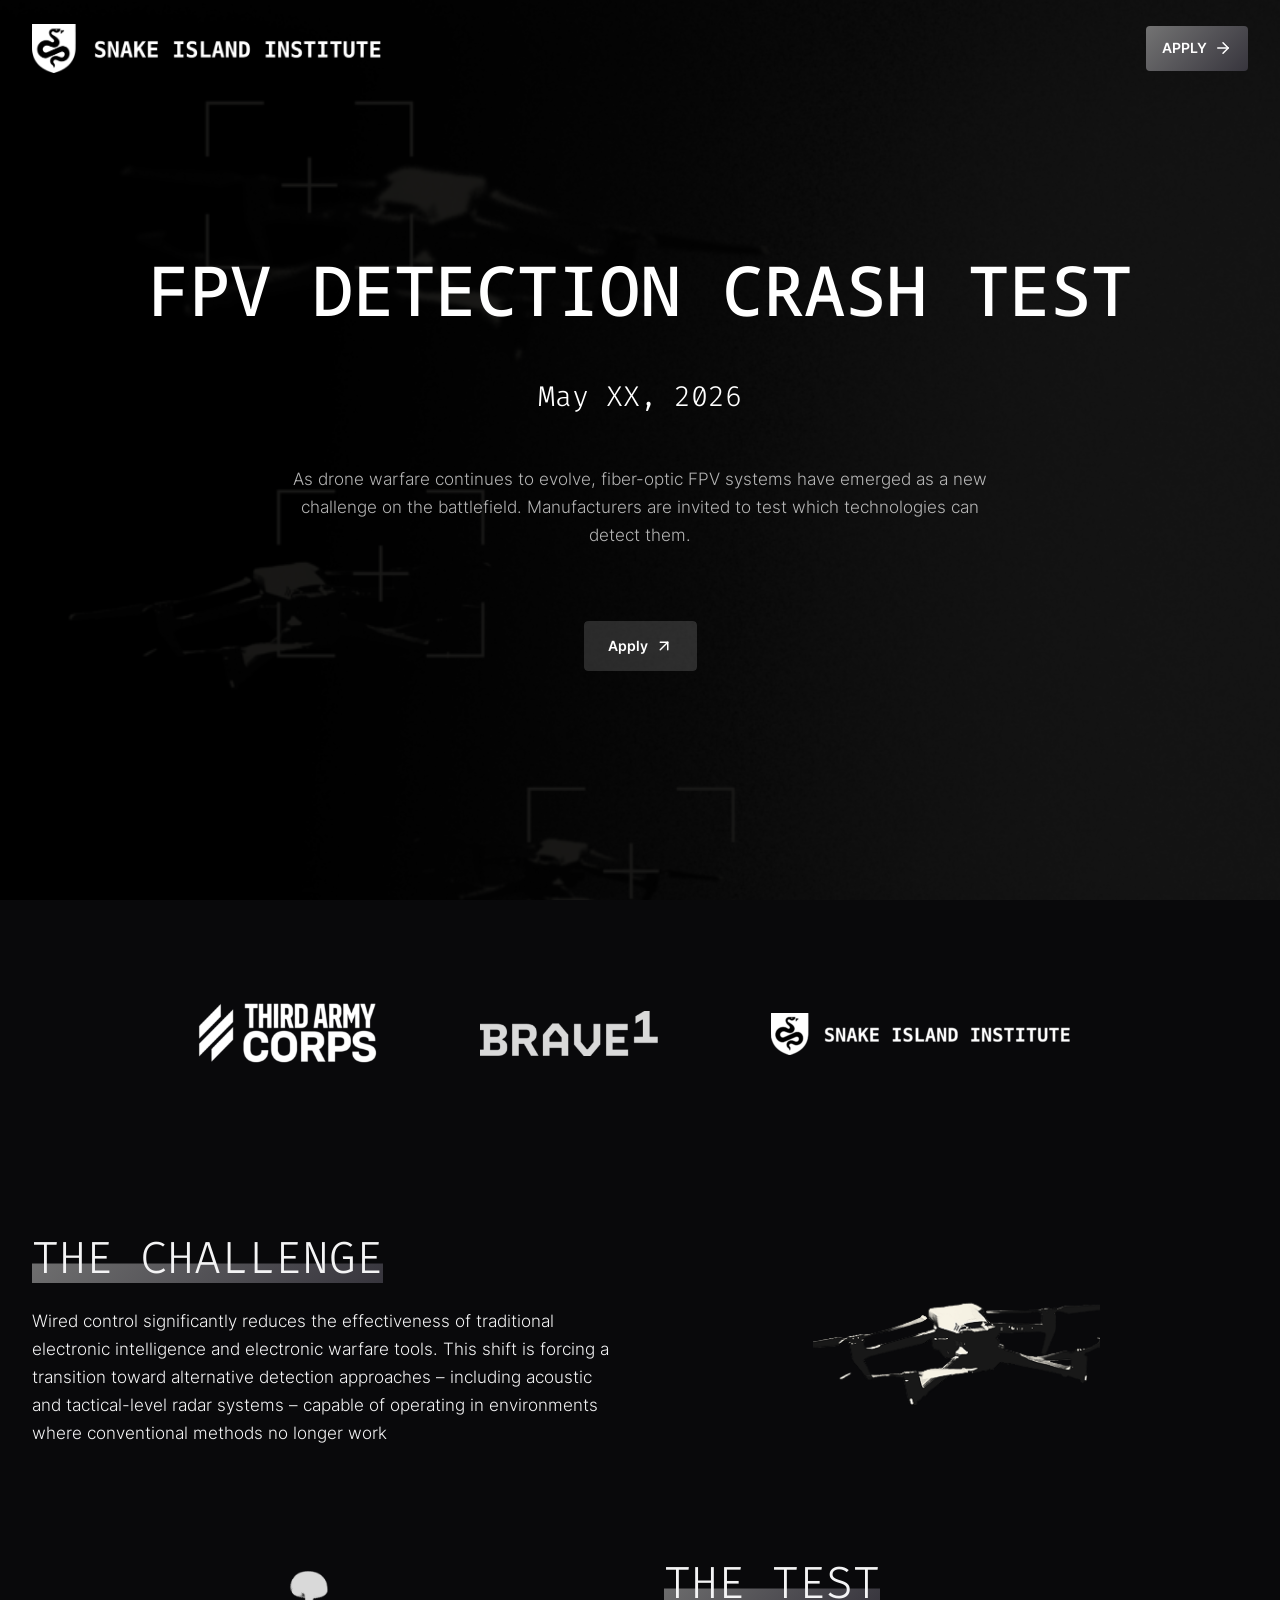
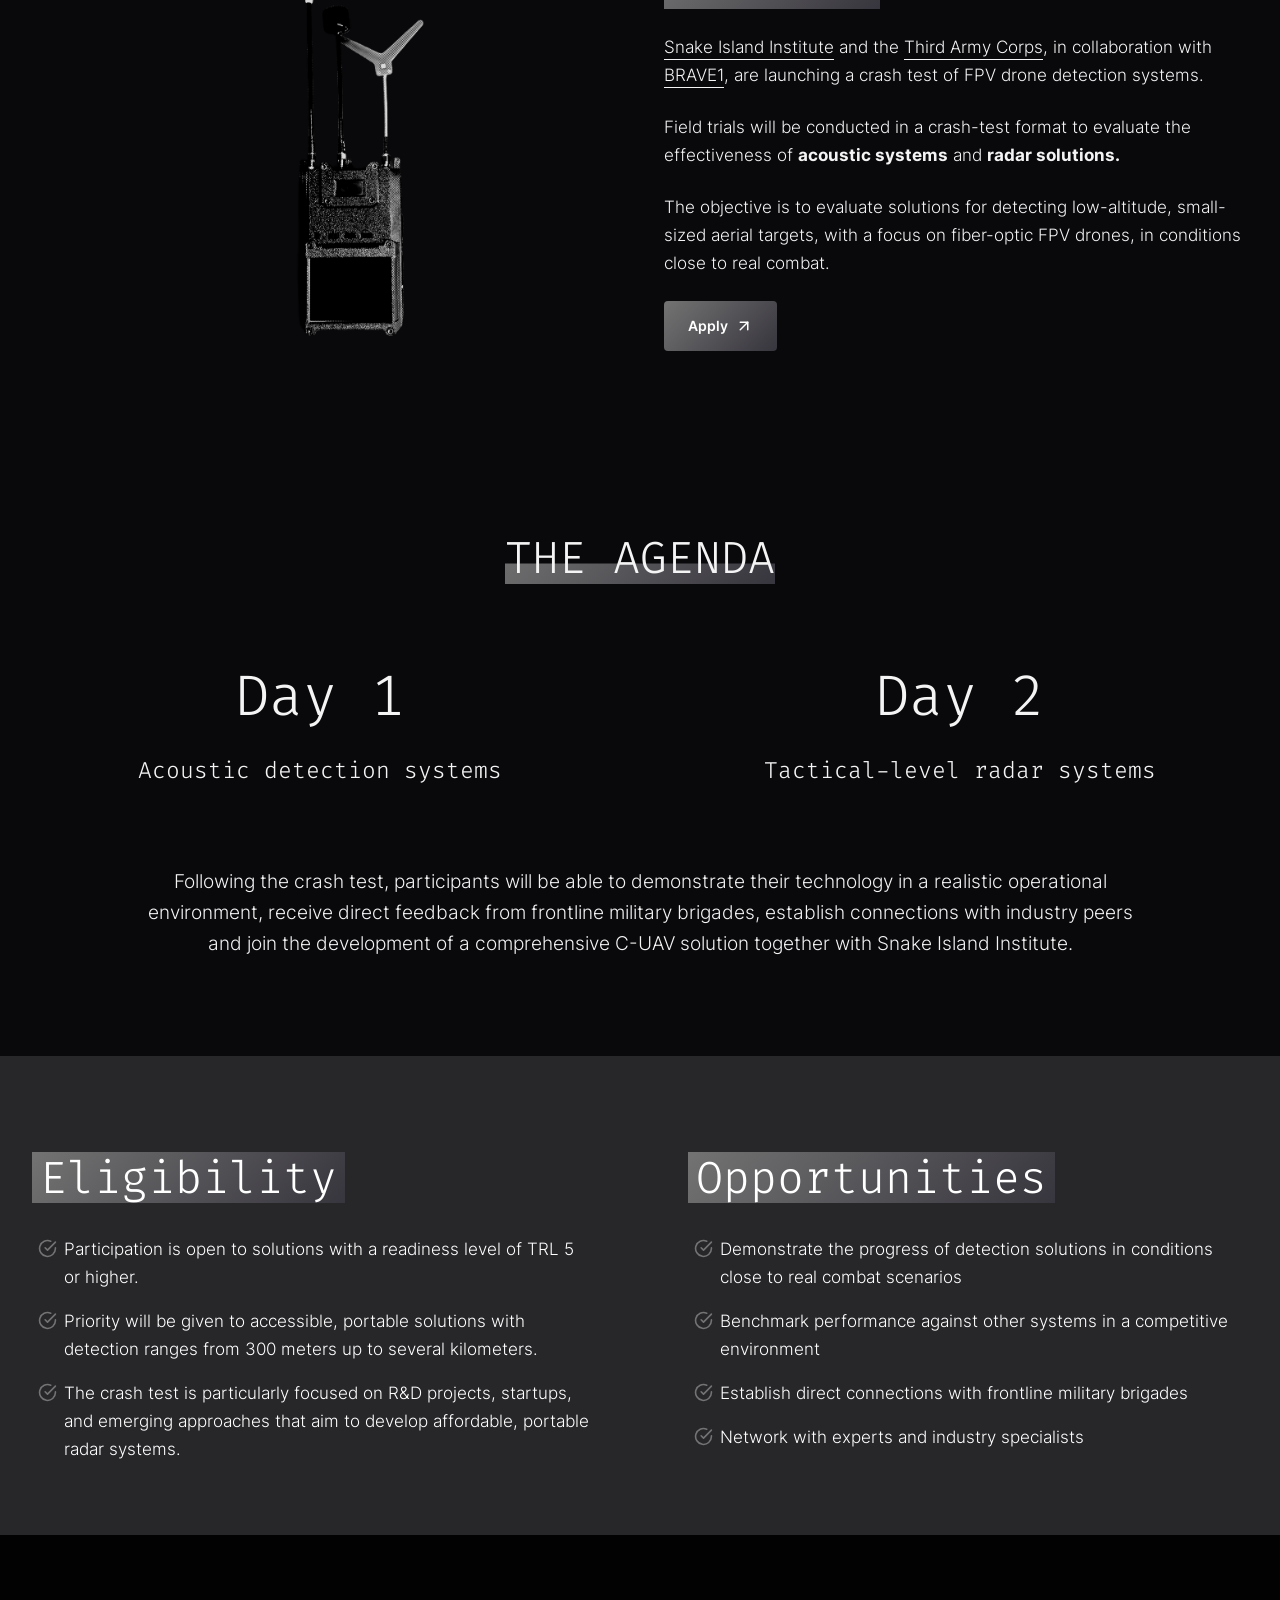
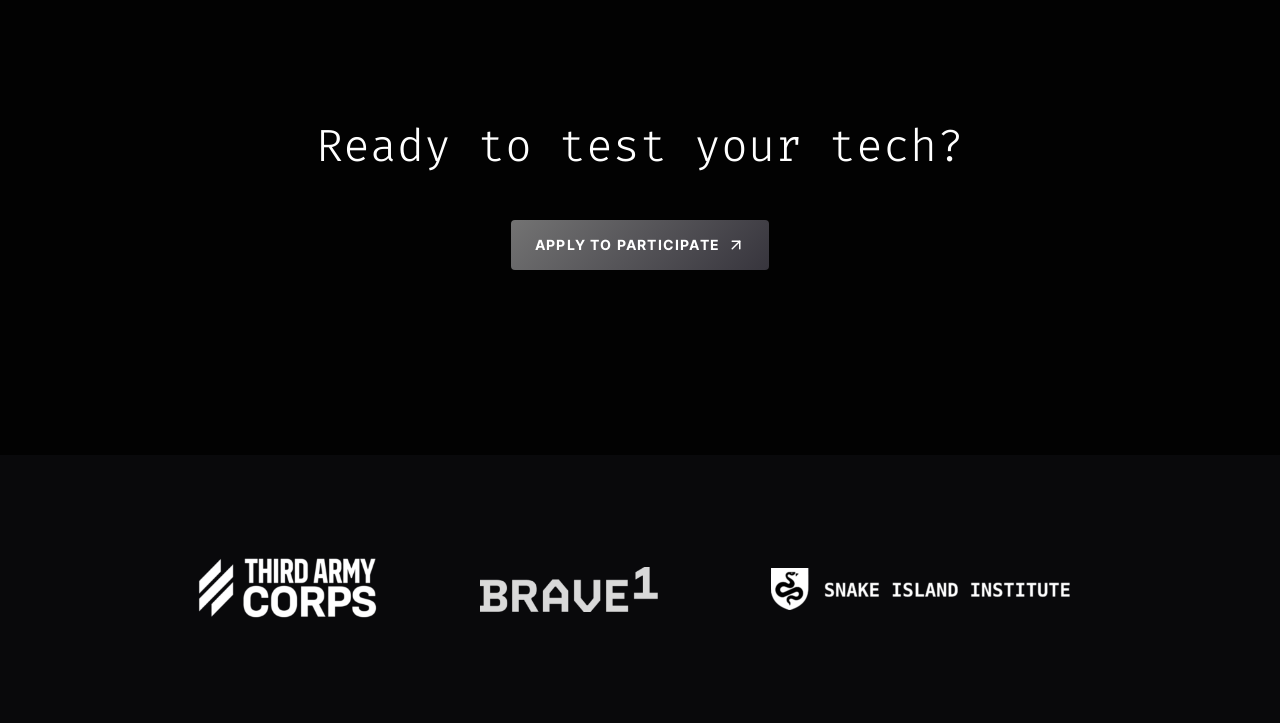
==== index.html @ 28dfb127 "Committing crash test static site" ====
<!DOCTYPE html>
<html lang="en-US">
<head><meta charset="UTF-8">
	
	<meta name="viewport" content="width=device-width, initial-scale=1">
<meta name="robots" content="max-image-preview:large">
<title></title>
<link rel="alternate" type="application/rss+xml" title=" » Feed" href="/feed/">
<link rel="alternate" type="application/rss+xml" title=" » Comments Feed" href="/comments/feed/">
<style id="wp-img-auto-sizes-contain-inline-css">
img:is([sizes=auto i],[sizes^="auto," i]){contain-intrinsic-size:3000px 1500px}
/*# sourceURL=wp-img-auto-sizes-contain-inline-css */
</style>
<style id="wp-block-site-logo-inline-css">
.wp-block-site-logo{box-sizing:border-box;line-height:0}.wp-block-site-logo a{display:inline-block;line-height:0}.wp-block-site-logo.is-default-size img{height:auto;width:120px}.wp-block-site-logo img{height:auto;max-width:100%}.wp-block-site-logo a,.wp-block-site-logo img{border-radius:inherit}.wp-block-site-logo.aligncenter{margin-left:auto;margin-right:auto;text-align:center}:root :where(.wp-block-site-logo.is-style-rounded){border-radius:9999px}
/*# sourceURL=/wp-includes/blocks/site-logo/style.min.css */
</style>
<style id="plover-core-site-logo-block-style-inline-css">
.wp-block-site-logo{overflow:hidden}.wp-block-site-logo a,.wp-block-site-logo img{border-radius:inherit}

/*# sourceURL=/wp-content/themes/plover/core/assets/css/blocks/core__site-logo.css */
</style>
<style id="wp-block-group-inline-css">
.wp-block-group{box-sizing:border-box}:where(.wp-block-group.wp-block-group-is-layout-constrained){position:relative}
/*# sourceURL=/wp-includes/blocks/group/style.min.css */
</style>
<style id="wp-block-button-inline-css">
.wp-block-button__link{align-content:center;box-sizing:border-box;cursor:pointer;display:inline-block;height:100%;text-align:center;word-break:break-word}.wp-block-button__link.aligncenter{text-align:center}.wp-block-button__link.alignright{text-align:right}:where(.wp-block-button__link){border-radius:9999px;box-shadow:none;padding:calc(.667em + 2px) calc(1.333em + 2px);text-decoration:none}.wp-block-button[style*=text-decoration] .wp-block-button__link{text-decoration:inherit}.wp-block-buttons>.wp-block-button.has-custom-width{max-width:none}.wp-block-buttons>.wp-block-button.has-custom-width .wp-block-button__link{width:100%}.wp-block-buttons>.wp-block-button.has-custom-font-size .wp-block-button__link{font-size:inherit}.wp-block-buttons>.wp-block-button.wp-block-button__width-25{width:calc(25% - var(--wp--style--block-gap, .5em)*.75)}.wp-block-buttons>.wp-block-button.wp-block-button__width-50{width:calc(50% - var(--wp--style--block-gap, .5em)*.5)}.wp-block-buttons>.wp-block-button.wp-block-button__width-75{width:calc(75% - var(--wp--style--block-gap, .5em)*.25)}.wp-block-buttons>.wp-block-button.wp-block-button__width-100{flex-basis:100%;width:100%}.wp-block-buttons.is-vertical>.wp-block-button.wp-block-button__width-25{width:25%}.wp-block-buttons.is-vertical>.wp-block-button.wp-block-button__width-50{width:50%}.wp-block-buttons.is-vertical>.wp-block-button.wp-block-button__width-75{width:75%}.wp-block-button.is-style-squared,.wp-block-button__link.wp-block-button.is-style-squared{border-radius:0}.wp-block-button.no-border-radius,.wp-block-button__link.no-border-radius{border-radius:0!important}:root :where(.wp-block-button .wp-block-button__link.is-style-outline),:root :where(.wp-block-button.is-style-outline>.wp-block-button__link){border:2px solid;padding:.667em 1.333em}:root :where(.wp-block-button .wp-block-button__link.is-style-outline:not(.has-text-color)),:root :where(.wp-block-button.is-style-outline>.wp-block-button__link:not(.has-text-color)){color:currentColor}:root :where(.wp-block-button .wp-block-button__link.is-style-outline:not(.has-background)),:root :where(.wp-block-button.is-style-outline>.wp-block-button__link:not(.has-background)){background-color:initial;background-image:none}
/*# sourceURL=/wp-includes/blocks/button/style.min.css */
</style>
<style id="wp-block-buttons-inline-css">
.wp-block-buttons{box-sizing:border-box}.wp-block-buttons.is-vertical{flex-direction:column}.wp-block-buttons.is-vertical>.wp-block-button:last-child{margin-bottom:0}.wp-block-buttons>.wp-block-button{display:inline-block;margin:0}.wp-block-buttons.is-content-justification-left{justify-content:flex-start}.wp-block-buttons.is-content-justification-left.is-vertical{align-items:flex-start}.wp-block-buttons.is-content-justification-center{justify-content:center}.wp-block-buttons.is-content-justification-center.is-vertical{align-items:center}.wp-block-buttons.is-content-justification-right{justify-content:flex-end}.wp-block-buttons.is-content-justification-right.is-vertical{align-items:flex-end}.wp-block-buttons.is-content-justification-space-between{justify-content:space-between}.wp-block-buttons.aligncenter{text-align:center}.wp-block-buttons:not(.is-content-justification-space-between,.is-content-justification-right,.is-content-justification-left,.is-content-justification-center) .wp-block-button.aligncenter{margin-left:auto;margin-right:auto;width:100%}.wp-block-buttons[style*=text-decoration] .wp-block-button,.wp-block-buttons[style*=text-decoration] .wp-block-button__link{text-decoration:inherit}.wp-block-buttons.has-custom-font-size .wp-block-button__link{font-size:inherit}.wp-block-buttons .wp-block-button__link{width:100%}.wp-block-button.aligncenter{text-align:center}
/*# sourceURL=/wp-includes/blocks/buttons/style.min.css */
</style>
<style id="wp-block-spacer-inline-css">
.wp-block-spacer{clear:both}
/*# sourceURL=/wp-includes/blocks/spacer/style.min.css */
</style>
<style id="wp-block-heading-inline-css">
h1:where(.wp-block-heading).has-background,h2:where(.wp-block-heading).has-background,h3:where(.wp-block-heading).has-background,h4:where(.wp-block-heading).has-background,h5:where(.wp-block-heading).has-background,h6:where(.wp-block-heading).has-background{padding:1.25em 2.375em}h1.has-text-align-left[style*=writing-mode]:where([style*=vertical-lr]),h1.has-text-align-right[style*=writing-mode]:where([style*=vertical-rl]),h2.has-text-align-left[style*=writing-mode]:where([style*=vertical-lr]),h2.has-text-align-right[style*=writing-mode]:where([style*=vertical-rl]),h3.has-text-align-left[style*=writing-mode]:where([style*=vertical-lr]),h3.has-text-align-right[style*=writing-mode]:where([style*=vertical-rl]),h4.has-text-align-left[style*=writing-mode]:where([style*=vertical-lr]),h4.has-text-align-right[style*=writing-mode]:where([style*=vertical-rl]),h5.has-text-align-left[style*=writing-mode]:where([style*=vertical-lr]),h5.has-text-align-right[style*=writing-mode]:where([style*=vertical-rl]),h6.has-text-align-left[style*=writing-mode]:where([style*=vertical-lr]),h6.has-text-align-right[style*=writing-mode]:where([style*=vertical-rl]){rotate:180deg}
/*# sourceURL=/wp-includes/blocks/heading/style.min.css */
</style>
<style id="wp-block-paragraph-inline-css">
.is-small-text{font-size:.875em}.is-regular-text{font-size:1em}.is-large-text{font-size:2.25em}.is-larger-text{font-size:3em}.has-drop-cap:not(:focus):first-letter{float:left;font-size:8.4em;font-style:normal;font-weight:100;line-height:.68;margin:.05em .1em 0 0;text-transform:uppercase}body.rtl .has-drop-cap:not(:focus):first-letter{float:none;margin-left:.1em}p.has-drop-cap.has-background{overflow:hidden}:root :where(p.has-background){padding:1.25em 2.375em}:where(p.has-text-color:not(.has-link-color)) a{color:inherit}p.has-text-align-left[style*="writing-mode:vertical-lr"],p.has-text-align-right[style*="writing-mode:vertical-rl"]{rotate:180deg}
/*# sourceURL=/wp-includes/blocks/paragraph/style.min.css */
</style>
<style id="wp-block-cover-inline-css">
.wp-block-cover,.wp-block-cover-image{align-items:center;background-position:50%;box-sizing:border-box;display:flex;justify-content:center;min-height:430px;overflow:hidden;overflow:clip;padding:1em;position:relative}.wp-block-cover .has-background-dim:not([class*=-background-color]),.wp-block-cover-image .has-background-dim:not([class*=-background-color]),.wp-block-cover-image.has-background-dim:not([class*=-background-color]),.wp-block-cover.has-background-dim:not([class*=-background-color]){background-color:#000}.wp-block-cover .has-background-dim.has-background-gradient,.wp-block-cover-image .has-background-dim.has-background-gradient{background-color:initial}.wp-block-cover-image.has-background-dim:before,.wp-block-cover.has-background-dim:before{background-color:inherit;content:""}.wp-block-cover .wp-block-cover__background,.wp-block-cover .wp-block-cover__gradient-background,.wp-block-cover-image .wp-block-cover__background,.wp-block-cover-image .wp-block-cover__gradient-background,.wp-block-cover-image.has-background-dim:not(.has-background-gradient):before,.wp-block-cover.has-background-dim:not(.has-background-gradient):before{bottom:0;left:0;opacity:.5;position:absolute;right:0;top:0}.wp-block-cover-image.has-background-dim.has-background-dim-10 .wp-block-cover__background,.wp-block-cover-image.has-background-dim.has-background-dim-10 .wp-block-cover__gradient-background,.wp-block-cover-image.has-background-dim.has-background-dim-10:not(.has-background-gradient):before,.wp-block-cover.has-background-dim.has-background-dim-10 .wp-block-cover__background,.wp-block-cover.has-background-dim.has-background-dim-10 .wp-block-cover__gradient-background,.wp-block-cover.has-background-dim.has-background-dim-10:not(.has-background-gradient):before{opacity:.1}.wp-block-cover-image.has-background-dim.has-background-dim-20 .wp-block-cover__background,.wp-block-cover-image.has-background-dim.has-background-dim-20 .wp-block-cover__gradient-background,.wp-block-cover-image.has-background-dim.has-background-dim-20:not(.has-background-gradient):before,.wp-block-cover.has-background-dim.has-background-dim-20 .wp-block-cover__background,.wp-block-cover.has-background-dim.has-background-dim-20 .wp-block-cover__gradient-background,.wp-block-cover.has-background-dim.has-background-dim-20:not(.has-background-gradient):before{opacity:.2}.wp-block-cover-image.has-background-dim.has-background-dim-30 .wp-block-cover__background,.wp-block-cover-image.has-background-dim.has-background-dim-30 .wp-block-cover__gradient-background,.wp-block-cover-image.has-background-dim.has-background-dim-30:not(.has-background-gradient):before,.wp-block-cover.has-background-dim.has-background-dim-30 .wp-block-cover__background,.wp-block-cover.has-background-dim.has-background-dim-30 .wp-block-cover__gradient-background,.wp-block-cover.has-background-dim.has-background-dim-30:not(.has-background-gradient):before{opacity:.3}.wp-block-cover-image.has-background-dim.has-background-dim-40 .wp-block-cover__background,.wp-block-cover-image.has-background-dim.has-background-dim-40 .wp-block-cover__gradient-background,.wp-block-cover-image.has-background-dim.has-background-dim-40:not(.has-background-gradient):before,.wp-block-cover.has-background-dim.has-background-dim-40 .wp-block-cover__background,.wp-block-cover.has-background-dim.has-background-dim-40 .wp-block-cover__gradient-background,.wp-block-cover.has-background-dim.has-background-dim-40:not(.has-background-gradient):before{opacity:.4}.wp-block-cover-image.has-background-dim.has-background-dim-50 .wp-block-cover__background,.wp-block-cover-image.has-background-dim.has-background-dim-50 .wp-block-cover__gradient-background,.wp-block-cover-image.has-background-dim.has-background-dim-50:not(.has-background-gradient):before,.wp-block-cover.has-background-dim.has-background-dim-50 .wp-block-cover__background,.wp-block-cover.has-background-dim.has-background-dim-50 .wp-block-cover__gradient-background,.wp-block-cover.has-background-dim.has-background-dim-50:not(.has-background-gradient):before{opacity:.5}.wp-block-cover-image.has-background-dim.has-background-dim-60 .wp-block-cover__background,.wp-block-cover-image.has-background-dim.has-background-dim-60 .wp-block-cover__gradient-background,.wp-block-cover-image.has-background-dim.has-background-dim-60:not(.has-background-gradient):before,.wp-block-cover.has-background-dim.has-background-dim-60 .wp-block-cover__background,.wp-block-cover.has-background-dim.has-background-dim-60 .wp-block-cover__gradient-background,.wp-block-cover.has-background-dim.has-background-dim-60:not(.has-background-gradient):before{opacity:.6}.wp-block-cover-image.has-background-dim.has-background-dim-70 .wp-block-cover__background,.wp-block-cover-image.has-background-dim.has-background-dim-70 .wp-block-cover__gradient-background,.wp-block-cover-image.has-background-dim.has-background-dim-70:not(.has-background-gradient):before,.wp-block-cover.has-background-dim.has-background-dim-70 .wp-block-cover__background,.wp-block-cover.has-background-dim.has-background-dim-70 .wp-block-cover__gradient-background,.wp-block-cover.has-background-dim.has-background-dim-70:not(.has-background-gradient):before{opacity:.7}.wp-block-cover-image.has-background-dim.has-background-dim-80 .wp-block-cover__background,.wp-block-cover-image.has-background-dim.has-background-dim-80 .wp-block-cover__gradient-background,.wp-block-cover-image.has-background-dim.has-background-dim-80:not(.has-background-gradient):before,.wp-block-cover.has-background-dim.has-background-dim-80 .wp-block-cover__background,.wp-block-cover.has-background-dim.has-background-dim-80 .wp-block-cover__gradient-background,.wp-block-cover.has-background-dim.has-background-dim-80:not(.has-background-gradient):before{opacity:.8}.wp-block-cover-image.has-background-dim.has-background-dim-90 .wp-block-cover__background,.wp-block-cover-image.has-background-dim.has-background-dim-90 .wp-block-cover__gradient-background,.wp-block-cover-image.has-background-dim.has-background-dim-90:not(.has-background-gradient):before,.wp-block-cover.has-background-dim.has-background-dim-90 .wp-block-cover__background,.wp-block-cover.has-background-dim.has-background-dim-90 .wp-block-cover__gradient-background,.wp-block-cover.has-background-dim.has-background-dim-90:not(.has-background-gradient):before{opacity:.9}.wp-block-cover-image.has-background-dim.has-background-dim-100 .wp-block-cover__background,.wp-block-cover-image.has-background-dim.has-background-dim-100 .wp-block-cover__gradient-background,.wp-block-cover-image.has-background-dim.has-background-dim-100:not(.has-background-gradient):before,.wp-block-cover.has-background-dim.has-background-dim-100 .wp-block-cover__background,.wp-block-cover.has-background-dim.has-background-dim-100 .wp-block-cover__gradient-background,.wp-block-cover.has-background-dim.has-background-dim-100:not(.has-background-gradient):before{opacity:1}.wp-block-cover .wp-block-cover__background.has-background-dim.has-background-dim-0,.wp-block-cover .wp-block-cover__gradient-background.has-background-dim.has-background-dim-0,.wp-block-cover-image .wp-block-cover__background.has-background-dim.has-background-dim-0,.wp-block-cover-image .wp-block-cover__gradient-background.has-background-dim.has-background-dim-0{opacity:0}.wp-block-cover .wp-block-cover__background.has-background-dim.has-background-dim-10,.wp-block-cover .wp-block-cover__gradient-background.has-background-dim.has-background-dim-10,.wp-block-cover-image .wp-block-cover__background.has-background-dim.has-background-dim-10,.wp-block-cover-image .wp-block-cover__gradient-background.has-background-dim.has-background-dim-10{opacity:.1}.wp-block-cover .wp-block-cover__background.has-background-dim.has-background-dim-20,.wp-block-cover .wp-block-cover__gradient-background.has-background-dim.has-background-dim-20,.wp-block-cover-image .wp-block-cover__background.has-background-dim.has-background-dim-20,.wp-block-cover-image .wp-block-cover__gradient-background.has-background-dim.has-background-dim-20{opacity:.2}.wp-block-cover .wp-block-cover__background.has-background-dim.has-background-dim-30,.wp-block-cover .wp-block-cover__gradient-background.has-background-dim.has-background-dim-30,.wp-block-cover-image .wp-block-cover__background.has-background-dim.has-background-dim-30,.wp-block-cover-image .wp-block-cover__gradient-background.has-background-dim.has-background-dim-30{opacity:.3}.wp-block-cover .wp-block-cover__background.has-background-dim.has-background-dim-40,.wp-block-cover .wp-block-cover__gradient-background.has-background-dim.has-background-dim-40,.wp-block-cover-image .wp-block-cover__background.has-background-dim.has-background-dim-40,.wp-block-cover-image .wp-block-cover__gradient-background.has-background-dim.has-background-dim-40{opacity:.4}.wp-block-cover .wp-block-cover__background.has-background-dim.has-background-dim-50,.wp-block-cover .wp-block-cover__gradient-background.has-background-dim.has-background-dim-50,.wp-block-cover-image .wp-block-cover__background.has-background-dim.has-background-dim-50,.wp-block-cover-image .wp-block-cover__gradient-background.has-background-dim.has-background-dim-50{opacity:.5}.wp-block-cover .wp-block-cover__background.has-background-dim.has-background-dim-60,.wp-block-cover .wp-block-cover__gradient-background.has-background-dim.has-background-dim-60,.wp-block-cover-image .wp-block-cover__background.has-background-dim.has-background-dim-60,.wp-block-cover-image .wp-block-cover__gradient-background.has-background-dim.has-background-dim-60{opacity:.6}.wp-block-cover .wp-block-cover__background.has-background-dim.has-background-dim-70,.wp-block-cover .wp-block-cover__gradient-background.has-background-dim.has-background-dim-70,.wp-block-cover-image .wp-block-cover__background.has-background-dim.has-background-dim-70,.wp-block-cover-image .wp-block-cover__gradient-background.has-background-dim.has-background-dim-70{opacity:.7}.wp-block-cover .wp-block-cover__background.has-background-dim.has-background-dim-80,.wp-block-cover .wp-block-cover__gradient-background.has-background-dim.has-background-dim-80,.wp-block-cover-image .wp-block-cover__background.has-background-dim.has-background-dim-80,.wp-block-cover-image .wp-block-cover__gradient-background.has-background-dim.has-background-dim-80{opacity:.8}.wp-block-cover .wp-block-cover__background.has-background-dim.has-background-dim-90,.wp-block-cover .wp-block-cover__gradient-background.has-background-dim.has-background-dim-90,.wp-block-cover-image .wp-block-cover__background.has-background-dim.has-background-dim-90,.wp-block-cover-image .wp-block-cover__gradient-background.has-background-dim.has-background-dim-90{opacity:.9}.wp-block-cover .wp-block-cover__background.has-background-dim.has-background-dim-100,.wp-block-cover .wp-block-cover__gradient-background.has-background-dim.has-background-dim-100,.wp-block-cover-image .wp-block-cover__background.has-background-dim.has-background-dim-100,.wp-block-cover-image .wp-block-cover__gradient-background.has-background-dim.has-background-dim-100{opacity:1}.wp-block-cover-image.alignleft,.wp-block-cover-image.alignright,.wp-block-cover.alignleft,.wp-block-cover.alignright{max-width:420px;width:100%}.wp-block-cover-image.aligncenter,.wp-block-cover-image.alignleft,.wp-block-cover-image.alignright,.wp-block-cover.aligncenter,.wp-block-cover.alignleft,.wp-block-cover.alignright{display:flex}.wp-block-cover .wp-block-cover__inner-container,.wp-block-cover-image .wp-block-cover__inner-container{color:inherit;position:relative;width:100%}.wp-block-cover-image.is-position-top-left,.wp-block-cover.is-position-top-left{align-items:flex-start;justify-content:flex-start}.wp-block-cover-image.is-position-top-center,.wp-block-cover.is-position-top-center{align-items:flex-start;justify-content:center}.wp-block-cover-image.is-position-top-right,.wp-block-cover.is-position-top-right{align-items:flex-start;justify-content:flex-end}.wp-block-cover-image.is-position-center-left,.wp-block-cover.is-position-center-left{align-items:center;justify-content:flex-start}.wp-block-cover-image.is-position-center-center,.wp-block-cover.is-position-center-center{align-items:center;justify-content:center}.wp-block-cover-image.is-position-center-right,.wp-block-cover.is-position-center-right{align-items:center;justify-content:flex-end}.wp-block-cover-image.is-position-bottom-left,.wp-block-cover.is-position-bottom-left{align-items:flex-end;justify-content:flex-start}.wp-block-cover-image.is-position-bottom-center,.wp-block-cover.is-position-bottom-center{align-items:flex-end;justify-content:center}.wp-block-cover-image.is-position-bottom-right,.wp-block-cover.is-position-bottom-right{align-items:flex-end;justify-content:flex-end}.wp-block-cover-image.has-custom-content-position.has-custom-content-position .wp-block-cover__inner-container,.wp-block-cover.has-custom-content-position.has-custom-content-position .wp-block-cover__inner-container{margin:0}.wp-block-cover-image.has-custom-content-position.has-custom-content-position.is-position-bottom-left .wp-block-cover__inner-container,.wp-block-cover-image.has-custom-content-position.has-custom-content-position.is-position-bottom-right .wp-block-cover__inner-container,.wp-block-cover-image.has-custom-content-position.has-custom-content-position.is-position-center-left .wp-block-cover__inner-container,.wp-block-cover-image.has-custom-content-position.has-custom-content-position.is-position-center-right .wp-block-cover__inner-container,.wp-block-cover-image.has-custom-content-position.has-custom-content-position.is-position-top-left .wp-block-cover__inner-container,.wp-block-cover-image.has-custom-content-position.has-custom-content-position.is-position-top-right .wp-block-cover__inner-container,.wp-block-cover.has-custom-content-position.has-custom-content-position.is-position-bottom-left .wp-block-cover__inner-container,.wp-block-cover.has-custom-content-position.has-custom-content-position.is-position-bottom-right .wp-block-cover__inner-container,.wp-block-cover.has-custom-content-position.has-custom-content-position.is-position-center-left .wp-block-cover__inner-container,.wp-block-cover.has-custom-content-position.has-custom-content-position.is-position-center-right .wp-block-cover__inner-container,.wp-block-cover.has-custom-content-position.has-custom-content-position.is-position-top-left .wp-block-cover__inner-container,.wp-block-cover.has-custom-content-position.has-custom-content-position.is-position-top-right .wp-block-cover__inner-container{margin:0;width:auto}.wp-block-cover .wp-block-cover__image-background,.wp-block-cover video.wp-block-cover__video-background,.wp-block-cover-image .wp-block-cover__image-background,.wp-block-cover-image video.wp-block-cover__video-background{border:none;bottom:0;box-shadow:none;height:100%;left:0;margin:0;max-height:none;max-width:none;object-fit:cover;outline:none;padding:0;position:absolute;right:0;top:0;width:100%}.wp-block-cover-image.has-parallax,.wp-block-cover.has-parallax,.wp-block-cover__image-background.has-parallax,video.wp-block-cover__video-background.has-parallax{background-attachment:fixed;background-repeat:no-repeat;background-size:cover}@supports (-webkit-touch-callout:inherit){.wp-block-cover-image.has-parallax,.wp-block-cover.has-parallax,.wp-block-cover__image-background.has-parallax,video.wp-block-cover__video-background.has-parallax{background-attachment:scroll}}@media (prefers-reduced-motion:reduce){.wp-block-cover-image.has-parallax,.wp-block-cover.has-parallax,.wp-block-cover__image-background.has-parallax,video.wp-block-cover__video-background.has-parallax{background-attachment:scroll}}.wp-block-cover-image.is-repeated,.wp-block-cover.is-repeated,.wp-block-cover__image-background.is-repeated,video.wp-block-cover__video-background.is-repeated{background-repeat:repeat;background-size:auto}.wp-block-cover-image-text,.wp-block-cover-image-text a,.wp-block-cover-image-text a:active,.wp-block-cover-image-text a:focus,.wp-block-cover-image-text a:hover,.wp-block-cover-text,.wp-block-cover-text a,.wp-block-cover-text a:active,.wp-block-cover-text a:focus,.wp-block-cover-text a:hover,section.wp-block-cover-image h2,section.wp-block-cover-image h2 a,section.wp-block-cover-image h2 a:active,section.wp-block-cover-image h2 a:focus,section.wp-block-cover-image h2 a:hover{color:#fff}.wp-block-cover-image .wp-block-cover.has-left-content{justify-content:flex-start}.wp-block-cover-image .wp-block-cover.has-right-content{justify-content:flex-end}.wp-block-cover-image.has-left-content .wp-block-cover-image-text,.wp-block-cover.has-left-content .wp-block-cover-text,section.wp-block-cover-image.has-left-content>h2{margin-left:0;text-align:left}.wp-block-cover-image.has-right-content .wp-block-cover-image-text,.wp-block-cover.has-right-content .wp-block-cover-text,section.wp-block-cover-image.has-right-content>h2{margin-right:0;text-align:right}.wp-block-cover .wp-block-cover-text,.wp-block-cover-image .wp-block-cover-image-text,section.wp-block-cover-image>h2{font-size:2em;line-height:1.25;margin-bottom:0;max-width:840px;padding:.44em;text-align:center;z-index:1}:where(.wp-block-cover-image:not(.has-text-color)),:where(.wp-block-cover:not(.has-text-color)){color:#fff}:where(.wp-block-cover-image.is-light:not(.has-text-color)),:where(.wp-block-cover.is-light:not(.has-text-color)){color:#000}:root :where(.wp-block-cover h1:not(.has-text-color)),:root :where(.wp-block-cover h2:not(.has-text-color)),:root :where(.wp-block-cover h3:not(.has-text-color)),:root :where(.wp-block-cover h4:not(.has-text-color)),:root :where(.wp-block-cover h5:not(.has-text-color)),:root :where(.wp-block-cover h6:not(.has-text-color)),:root :where(.wp-block-cover p:not(.has-text-color)){color:inherit}body:not(.editor-styles-wrapper) .wp-block-cover:not(.wp-block-cover:has(.wp-block-cover__background+.wp-block-cover__inner-container)) .wp-block-cover__image-background,body:not(.editor-styles-wrapper) .wp-block-cover:not(.wp-block-cover:has(.wp-block-cover__background+.wp-block-cover__inner-container)) .wp-block-cover__video-background{z-index:0}body:not(.editor-styles-wrapper) .wp-block-cover:not(.wp-block-cover:has(.wp-block-cover__background+.wp-block-cover__inner-container)) .wp-block-cover__background,body:not(.editor-styles-wrapper) .wp-block-cover:not(.wp-block-cover:has(.wp-block-cover__background+.wp-block-cover__inner-container)) .wp-block-cover__gradient-background,body:not(.editor-styles-wrapper) .wp-block-cover:not(.wp-block-cover:has(.wp-block-cover__background+.wp-block-cover__inner-container)) .wp-block-cover__inner-container,body:not(.editor-styles-wrapper) .wp-block-cover:not(.wp-block-cover:has(.wp-block-cover__background+.wp-block-cover__inner-container)).has-background-dim:not(.has-background-gradient):before{z-index:1}.has-modal-open body:not(.editor-styles-wrapper) .wp-block-cover:not(.wp-block-cover:has(.wp-block-cover__background+.wp-block-cover__inner-container)) .wp-block-cover__inner-container{z-index:auto}
/*# sourceURL=/wp-includes/blocks/cover/style.min.css */
</style>
<style id="wp-block-image-inline-css">
.wp-block-image>a,.wp-block-image>figure>a{display:inline-block}.wp-block-image img{box-sizing:border-box;height:auto;max-width:100%;vertical-align:bottom}@media not (prefers-reduced-motion){.wp-block-image img.hide{visibility:hidden}.wp-block-image img.show{animation:show-content-image .4s}}.wp-block-image[style*=border-radius] img,.wp-block-image[style*=border-radius]>a{border-radius:inherit}.wp-block-image.has-custom-border img{box-sizing:border-box}.wp-block-image.aligncenter{text-align:center}.wp-block-image.alignfull>a,.wp-block-image.alignwide>a{width:100%}.wp-block-image.alignfull img,.wp-block-image.alignwide img{height:auto;width:100%}.wp-block-image .aligncenter,.wp-block-image .alignleft,.wp-block-image .alignright,.wp-block-image.aligncenter,.wp-block-image.alignleft,.wp-block-image.alignright{display:table}.wp-block-image .aligncenter>figcaption,.wp-block-image .alignleft>figcaption,.wp-block-image .alignright>figcaption,.wp-block-image.aligncenter>figcaption,.wp-block-image.alignleft>figcaption,.wp-block-image.alignright>figcaption{caption-side:bottom;display:table-caption}.wp-block-image .alignleft{float:left;margin:.5em 1em .5em 0}.wp-block-image .alignright{float:right;margin:.5em 0 .5em 1em}.wp-block-image .aligncenter{margin-left:auto;margin-right:auto}.wp-block-image :where(figcaption){margin-bottom:1em;margin-top:.5em}.wp-block-image.is-style-circle-mask img{border-radius:9999px}@supports ((-webkit-mask-image:none) or (mask-image:none)) or (-webkit-mask-image:none){.wp-block-image.is-style-circle-mask img{border-radius:0;-webkit-mask-image:url('data:image/svg+xml;utf8,<svg viewBox="0 0 100 100" xmlns="http://www.w3.org/2000/svg"><circle cx="50" cy="50" r="50"/></svg>');mask-image:url('data:image/svg+xml;utf8,<svg viewBox="0 0 100 100" xmlns="http://www.w3.org/2000/svg"><circle cx="50" cy="50" r="50"/></svg>');mask-mode:alpha;-webkit-mask-position:center;mask-position:center;-webkit-mask-repeat:no-repeat;mask-repeat:no-repeat;-webkit-mask-size:contain;mask-size:contain}}:root :where(.wp-block-image.is-style-rounded img,.wp-block-image .is-style-rounded img){border-radius:9999px}.wp-block-image figure{margin:0}.wp-lightbox-container{display:flex;flex-direction:column;position:relative}.wp-lightbox-container img{cursor:zoom-in}.wp-lightbox-container img:hover+button{opacity:1}.wp-lightbox-container button{align-items:center;backdrop-filter:blur(16px) saturate(180%);background-color:#5a5a5a40;border:none;border-radius:4px;cursor:zoom-in;display:flex;height:20px;justify-content:center;opacity:0;padding:0;position:absolute;right:16px;text-align:center;top:16px;width:20px;z-index:100}@media not (prefers-reduced-motion){.wp-lightbox-container button{transition:opacity .2s ease}}.wp-lightbox-container button:focus-visible{outline:3px auto #5a5a5a40;outline:3px auto -webkit-focus-ring-color;outline-offset:3px}.wp-lightbox-container button:hover{cursor:pointer;opacity:1}.wp-lightbox-container button:focus{opacity:1}.wp-lightbox-container button:focus,.wp-lightbox-container button:hover,.wp-lightbox-container button:not(:hover):not(:active):not(.has-background){background-color:#5a5a5a40;border:none}.wp-lightbox-overlay{box-sizing:border-box;cursor:zoom-out;height:100vh;left:0;overflow:hidden;position:fixed;top:0;visibility:hidden;width:100%;z-index:100000}.wp-lightbox-overlay .close-button{align-items:center;cursor:pointer;display:flex;justify-content:center;min-height:40px;min-width:40px;padding:0;position:absolute;right:calc(env(safe-area-inset-right) + 16px);top:calc(env(safe-area-inset-top) + 16px);z-index:5000000}.wp-lightbox-overlay .close-button:focus,.wp-lightbox-overlay .close-button:hover,.wp-lightbox-overlay .close-button:not(:hover):not(:active):not(.has-background){background:none;border:none}.wp-lightbox-overlay .lightbox-image-container{height:var(--wp--lightbox-container-height);left:50%;overflow:hidden;position:absolute;top:50%;transform:translate(-50%,-50%);transform-origin:top left;width:var(--wp--lightbox-container-width);z-index:9999999999}.wp-lightbox-overlay .wp-block-image{align-items:center;box-sizing:border-box;display:flex;height:100%;justify-content:center;margin:0;position:relative;transform-origin:0 0;width:100%;z-index:3000000}.wp-lightbox-overlay .wp-block-image img{height:var(--wp--lightbox-image-height);min-height:var(--wp--lightbox-image-height);min-width:var(--wp--lightbox-image-width);width:var(--wp--lightbox-image-width)}.wp-lightbox-overlay .wp-block-image figcaption{display:none}.wp-lightbox-overlay button{background:none;border:none}.wp-lightbox-overlay .scrim{background-color:#fff;height:100%;opacity:.9;position:absolute;width:100%;z-index:2000000}.wp-lightbox-overlay.active{visibility:visible}@media not (prefers-reduced-motion){.wp-lightbox-overlay.active{animation:turn-on-visibility .25s both}.wp-lightbox-overlay.active img{animation:turn-on-visibility .35s both}.wp-lightbox-overlay.show-closing-animation:not(.active){animation:turn-off-visibility .35s both}.wp-lightbox-overlay.show-closing-animation:not(.active) img{animation:turn-off-visibility .25s both}.wp-lightbox-overlay.zoom.active{animation:none;opacity:1;visibility:visible}.wp-lightbox-overlay.zoom.active .lightbox-image-container{animation:lightbox-zoom-in .4s}.wp-lightbox-overlay.zoom.active .lightbox-image-container img{animation:none}.wp-lightbox-overlay.zoom.active .scrim{animation:turn-on-visibility .4s forwards}.wp-lightbox-overlay.zoom.show-closing-animation:not(.active){animation:none}.wp-lightbox-overlay.zoom.show-closing-animation:not(.active) .lightbox-image-container{animation:lightbox-zoom-out .4s}.wp-lightbox-overlay.zoom.show-closing-animation:not(.active) .lightbox-image-container img{animation:none}.wp-lightbox-overlay.zoom.show-closing-animation:not(.active) .scrim{animation:turn-off-visibility .4s forwards}}@keyframes show-content-image{0%{visibility:hidden}99%{visibility:hidden}to{visibility:visible}}@keyframes turn-on-visibility{0%{opacity:0}to{opacity:1}}@keyframes turn-off-visibility{0%{opacity:1;visibility:visible}99%{opacity:0;visibility:visible}to{opacity:0;visibility:hidden}}@keyframes lightbox-zoom-in{0%{transform:translate(calc((-100vw + var(--wp--lightbox-scrollbar-width))/2 + var(--wp--lightbox-initial-left-position)),calc(-50vh + var(--wp--lightbox-initial-top-position))) scale(var(--wp--lightbox-scale))}to{transform:translate(-50%,-50%) scale(1)}}@keyframes lightbox-zoom-out{0%{transform:translate(-50%,-50%) scale(1);visibility:visible}99%{visibility:visible}to{transform:translate(calc((-100vw + var(--wp--lightbox-scrollbar-width))/2 + var(--wp--lightbox-initial-left-position)),calc(-50vh + var(--wp--lightbox-initial-top-position))) scale(var(--wp--lightbox-scale));visibility:hidden}}
/*# sourceURL=/wp-includes/blocks/image/style.min.css */
</style>
<style id="wp-block-columns-inline-css">
.wp-block-columns{box-sizing:border-box;display:flex;flex-wrap:wrap!important}@media (min-width:782px){.wp-block-columns{flex-wrap:nowrap!important}}.wp-block-columns{align-items:normal!important}.wp-block-columns.are-vertically-aligned-top{align-items:flex-start}.wp-block-columns.are-vertically-aligned-center{align-items:center}.wp-block-columns.are-vertically-aligned-bottom{align-items:flex-end}@media (max-width:781px){.wp-block-columns:not(.is-not-stacked-on-mobile)>.wp-block-column{flex-basis:100%!important}}@media (min-width:782px){.wp-block-columns:not(.is-not-stacked-on-mobile)>.wp-block-column{flex-basis:0;flex-grow:1}.wp-block-columns:not(.is-not-stacked-on-mobile)>.wp-block-column[style*=flex-basis]{flex-grow:0}}.wp-block-columns.is-not-stacked-on-mobile{flex-wrap:nowrap!important}.wp-block-columns.is-not-stacked-on-mobile>.wp-block-column{flex-basis:0;flex-grow:1}.wp-block-columns.is-not-stacked-on-mobile>.wp-block-column[style*=flex-basis]{flex-grow:0}:where(.wp-block-columns){margin-bottom:1.75em}:where(.wp-block-columns.has-background){padding:1.25em 2.375em}.wp-block-column{flex-grow:1;min-width:0;overflow-wrap:break-word;word-break:break-word}.wp-block-column.is-vertically-aligned-top{align-self:flex-start}.wp-block-column.is-vertically-aligned-center{align-self:center}.wp-block-column.is-vertically-aligned-bottom{align-self:flex-end}.wp-block-column.is-vertically-aligned-stretch{align-self:stretch}.wp-block-column.is-vertically-aligned-bottom,.wp-block-column.is-vertically-aligned-center,.wp-block-column.is-vertically-aligned-top{width:100%}
/*# sourceURL=/wp-includes/blocks/columns/style.min.css */
</style>
<style id="plover-plover-theme-core/columns-css-inline-css">


/*# sourceURL=/wp-content/themes/plover/assets/css/blocks/core__columns.css */
</style>
<style id="wp-block-list-inline-css">
ol,ul{box-sizing:border-box}:root :where(.wp-block-list.has-background){padding:1.25em 2.375em}
/*# sourceURL=/wp-includes/blocks/list/style.min.css */
</style>
<style id="plover-core-list-block-style-inline-css">
.wp-block-list.is-layout-flex,.wp-block-list.is-layout-flex ul,.wp-block-list.is-layout-flex ol,.wp-block-list,.wp-block-list ul,.wp-block-list ol{display:flex;flex-direction:column;gap:var(--plover--style--block-gap)}.wp-block-list.is-layout-flex>*,.wp-block-list.is-layout-flex ul>*,.wp-block-list.is-layout-flex ol>*,.wp-block-list>*,.wp-block-list ul>*,.wp-block-list ol>*{margin-block-start:0 !important}

/*# sourceURL=/wp-content/themes/plover/core/assets/css/blocks/core__list.css */
</style>
<style id="wp-emoji-styles-inline-css">

	img.wp-smiley, img.emoji {
		display: inline !important;
		border: none !important;
		box-shadow: none !important;
		height: 1em !important;
		width: 1em !important;
		margin: 0 0.07em !important;
		vertical-align: -0.1em !important;
		background: none !important;
		padding: 0 !important;
	}
/*# sourceURL=wp-emoji-styles-inline-css */
</style>
<style id="wp-block-library-inline-css">
:root{--wp-block-synced-color:#7a00df;--wp-block-synced-color--rgb:122,0,223;--wp-bound-block-color:var(--wp-block-synced-color);--wp-editor-canvas-background:#ddd;--wp-admin-theme-color:#007cba;--wp-admin-theme-color--rgb:0,124,186;--wp-admin-theme-color-darker-10:#006ba1;--wp-admin-theme-color-darker-10--rgb:0,107,160.5;--wp-admin-theme-color-darker-20:#005a87;--wp-admin-theme-color-darker-20--rgb:0,90,135;--wp-admin-border-width-focus:2px}@media (min-resolution:192dpi){:root{--wp-admin-border-width-focus:1.5px}}.wp-element-button{cursor:pointer}:root .has-very-light-gray-background-color{background-color:#eee}:root .has-very-dark-gray-background-color{background-color:#313131}:root .has-very-light-gray-color{color:#eee}:root .has-very-dark-gray-color{color:#313131}:root .has-vivid-green-cyan-to-vivid-cyan-blue-gradient-background{background:linear-gradient(135deg,#00d084,#0693e3)}:root .has-purple-crush-gradient-background{background:linear-gradient(135deg,#34e2e4,#4721fb 50%,#ab1dfe)}:root .has-hazy-dawn-gradient-background{background:linear-gradient(135deg,#faaca8,#dad0ec)}:root .has-subdued-olive-gradient-background{background:linear-gradient(135deg,#fafae1,#67a671)}:root .has-atomic-cream-gradient-background{background:linear-gradient(135deg,#fdd79a,#004a59)}:root .has-nightshade-gradient-background{background:linear-gradient(135deg,#330968,#31cdcf)}:root .has-midnight-gradient-background{background:linear-gradient(135deg,#020381,#2874fc)}:root{--wp--preset--font-size--normal:16px;--wp--preset--font-size--huge:42px}.has-regular-font-size{font-size:1em}.has-larger-font-size{font-size:2.625em}.has-normal-font-size{font-size:var(--wp--preset--font-size--normal)}.has-huge-font-size{font-size:var(--wp--preset--font-size--huge)}.has-text-align-center{text-align:center}.has-text-align-left{text-align:left}.has-text-align-right{text-align:right}.has-fit-text{white-space:nowrap!important}#end-resizable-editor-section{display:none}.aligncenter{clear:both}.items-justified-left{justify-content:flex-start}.items-justified-center{justify-content:center}.items-justified-right{justify-content:flex-end}.items-justified-space-between{justify-content:space-between}.screen-reader-text{border:0;clip-path:inset(50%);height:1px;margin:-1px;overflow:hidden;padding:0;position:absolute;width:1px;word-wrap:normal!important}.screen-reader-text:focus{background-color:#ddd;clip-path:none;color:#444;display:block;font-size:1em;height:auto;left:5px;line-height:normal;padding:15px 23px 14px;text-decoration:none;top:5px;width:auto;z-index:100000}html :where(.has-border-color){border-style:solid}html :where([style*=border-top-color]){border-top-style:solid}html :where([style*=border-right-color]){border-right-style:solid}html :where([style*=border-bottom-color]){border-bottom-style:solid}html :where([style*=border-left-color]){border-left-style:solid}html :where([style*=border-width]){border-style:solid}html :where([style*=border-top-width]){border-top-style:solid}html :where([style*=border-right-width]){border-right-style:solid}html :where([style*=border-bottom-width]){border-bottom-style:solid}html :where([style*=border-left-width]){border-left-style:solid}html :where(img[class*=wp-image-]){height:auto;max-width:100%}:where(figure){margin:0 0 1em}html :where(.is-position-sticky){--wp-admin--admin-bar--position-offset:var(--wp-admin--admin-bar--height,0px)}@media screen and (max-width:600px){html :where(.is-position-sticky){--wp-admin--admin-bar--position-offset:0px}}
/*# sourceURL=/wp-includes/css/dist/block-library/common.min.css */
</style>
<style id="global-styles-inline-css">
:root{--wp--preset--aspect-ratio--square: 1;--wp--preset--aspect-ratio--4-3: 4/3;--wp--preset--aspect-ratio--3-4: 3/4;--wp--preset--aspect-ratio--3-2: 3/2;--wp--preset--aspect-ratio--2-3: 2/3;--wp--preset--aspect-ratio--16-9: 16/9;--wp--preset--aspect-ratio--9-16: 9/16;--wp--preset--color--black: #000000;--wp--preset--color--cyan-bluish-gray: #abb8c3;--wp--preset--color--white: #ffffff;--wp--preset--color--pale-pink: #f78da7;--wp--preset--color--vivid-red: #cf2e2e;--wp--preset--color--luminous-vivid-orange: #ff6900;--wp--preset--color--luminous-vivid-amber: #fcb900;--wp--preset--color--light-green-cyan: #7bdcb5;--wp--preset--color--vivid-green-cyan: #00d084;--wp--preset--color--pale-cyan-blue: #8ed1fc;--wp--preset--color--vivid-cyan-blue: #0693e3;--wp--preset--color--vivid-purple: #9b51e0;--wp--preset--color--primary-active: #737373;--wp--preset--color--primary-color: #525252;--wp--preset--color--neutral-950: #09090b;--wp--preset--color--neutral-800: #27272a;--wp--preset--color--neutral-600: #61616a;--wp--preset--color--neutral-400: #ceced5;--wp--preset--color--neutral-200: #f4f4f5;--wp--preset--color--neutral-0: #ffffff;--wp--preset--color--transparent: transparent;--wp--preset--color--current: currentcolor;--wp--preset--color--inherit: inherit;--wp--preset--gradient--vivid-cyan-blue-to-vivid-purple: linear-gradient(135deg,rgb(6,147,227) 0%,rgb(155,81,224) 100%);--wp--preset--gradient--light-green-cyan-to-vivid-green-cyan: linear-gradient(135deg,rgb(122,220,180) 0%,rgb(0,208,130) 100%);--wp--preset--gradient--luminous-vivid-amber-to-luminous-vivid-orange: linear-gradient(135deg,rgb(252,185,0) 0%,rgb(255,105,0) 100%);--wp--preset--gradient--luminous-vivid-orange-to-vivid-red: linear-gradient(135deg,rgb(255,105,0) 0%,rgb(207,46,46) 100%);--wp--preset--gradient--very-light-gray-to-cyan-bluish-gray: linear-gradient(135deg,rgb(238,238,238) 0%,rgb(169,184,195) 100%);--wp--preset--gradient--cool-to-warm-spectrum: linear-gradient(135deg,rgb(74,234,220) 0%,rgb(151,120,209) 20%,rgb(207,42,186) 40%,rgb(238,44,130) 60%,rgb(251,105,98) 80%,rgb(254,248,76) 100%);--wp--preset--gradient--blush-light-purple: linear-gradient(135deg,rgb(255,206,236) 0%,rgb(152,150,240) 100%);--wp--preset--gradient--blush-bordeaux: linear-gradient(135deg,rgb(254,205,165) 0%,rgb(254,45,45) 50%,rgb(107,0,62) 100%);--wp--preset--gradient--luminous-dusk: linear-gradient(135deg,rgb(255,203,112) 0%,rgb(199,81,192) 50%,rgb(65,88,208) 100%);--wp--preset--gradient--pale-ocean: linear-gradient(135deg,rgb(255,245,203) 0%,rgb(182,227,212) 50%,rgb(51,167,181) 100%);--wp--preset--gradient--electric-grass: linear-gradient(135deg,rgb(202,248,128) 0%,rgb(113,206,126) 100%);--wp--preset--gradient--midnight: linear-gradient(135deg,rgb(2,3,129) 0%,rgb(40,116,252) 100%);--wp--preset--gradient--primary: linear-gradient(135deg, #737373 0%, #37353d 100%);--wp--preset--gradient--primary-invert: linear-gradient(135deg, #37353d 0%, #737373 100%);--wp--preset--gradient--background-transparent: linear-gradient(0deg,var(--wp--custom--body--background) 50%,transparent 50%);--wp--preset--gradient--transparent-background: linear-gradient(180deg,var(--wp--custom--body--background) 50%,transparent 50%);--wp--preset--gradient--checkerboard: repeating-conic-gradient(var(--wp--preset--color--neutral-200) 0% 25%, transparent 0% 50%) 50% / 16px 16px;--wp--preset--gradient--grid: conic-gradient(from 90deg at 1px 1px,transparent 90deg,var(--wp--custom--gradient-grid--color,var(--wp--preset--color--neutral-200)) 0) -1px -1px / var(--wp--custom--gradient-grid--size,40px) var(--wp--custom--gradient-grid--size,40px);--wp--preset--font-size--small: 0.875rem;--wp--preset--font-size--medium: clamp(14px, 0.875rem + ((1vw - 3.2px) * 0.469), 20px);--wp--preset--font-size--large: clamp(1rem, 1rem + ((1vw - 0.2rem) * 0.156), 1.125rem);--wp--preset--font-size--x-large: clamp(1.125rem, 1.125rem + ((1vw - 0.2rem) * 0.156), 1.25rem);--wp--preset--font-size--inherit: inherit;--wp--preset--font-size--x-small: 0.75rem;--wp--preset--font-size--base: 1rem;--wp--preset--font-size--2-x-large: clamp(1.25rem, 1.25rem + ((1vw - 0.2rem) * 0.313), 1.5rem);--wp--preset--font-size--3-x-large: clamp(1.5rem, 1.5rem + ((1vw - 0.2rem) * 0.469), 1.875rem);--wp--preset--font-size--4-x-large: clamp(1.875rem, 1.875rem + ((1vw - 0.2rem) * 0.469), 2.25rem);--wp--preset--font-size--5-x-large: clamp(2.25rem, 2.25rem + ((1vw - 0.2rem) * 0.938), 3rem);--wp--preset--font-size--6-x-large: clamp(3rem, 3rem + ((1vw - 0.2rem) * 0.938), 3.75rem);--wp--preset--font-size--7-x-large: clamp(3.75rem, 3.75rem + ((1vw - 0.2rem) * 0.938), 4.5rem);--wp--preset--font-size--8-x-large: clamp(4.5rem, 4.5rem + ((1vw - 0.2rem) * 1.875), 6rem);--wp--preset--font-size--9-x-large: clamp(6rem, 6rem + ((1vw - 0.2rem) * 2.5), 8rem);--wp--preset--font-family--inter: "Inter", sans-serif;--wp--preset--font-family--cardo: Cardo;--wp--preset--font-family--fira-code: "Fira Code", monospace;--wp--preset--font-family--system-sans-serif: -apple-system, BlinkMacSystemFont, avenir next, avenir, segoe ui, helvetica neue, helvetica, Cantarell, Ubuntu, roboto, noto, arial, sans-serif;--wp--preset--font-family--system-serif: Iowan Old Style, Apple Garamond, Baskerville, Times New Roman, Droid Serif, Times, Source Serif Pro, serif, Apple Color Emoji, Segoe UI Emoji, Segoe UI Symbol;--wp--preset--font-family--anonymous-pro: "Anonymous Pro", monospace;--wp--preset--font-family--b-612-mono: "B612 Mono", monospace;--wp--preset--font-family--azeret-mono: "Azeret Mono", monospace;--wp--preset--font-family--doto: Doto, sans-serif;--wp--preset--font-family--fira-mono: "Fira Mono", monospace;--wp--preset--font-family--intel-one-mono: "Intel One Mono", monospace;--wp--preset--font-family--martian-mono: "Martian Mono", monospace;--wp--preset--font-family--montserrat: Montserrat, sans-serif;--wp--preset--font-family--noto-sans-mono: "Noto Sans Mono", sans-serif;--wp--preset--spacing--20: 0.44rem;--wp--preset--spacing--30: 0.67rem;--wp--preset--spacing--40: 1rem;--wp--preset--spacing--50: 1.5rem;--wp--preset--spacing--60: 2.25rem;--wp--preset--spacing--70: 3.38rem;--wp--preset--spacing--80: 5.06rem;--wp--preset--spacing--2-x-small: 0.5rem;--wp--preset--spacing--x-small: 1rem;--wp--preset--spacing--small: 1.5rem;--wp--preset--spacing--medium: 2rem;--wp--preset--spacing--large: 3rem;--wp--preset--spacing--x-large: 4rem;--wp--preset--spacing--2-x-large: 6rem;--wp--preset--shadow--natural: 6px 6px 9px rgba(0, 0, 0, 0.2);--wp--preset--shadow--deep: 12px 12px 50px rgba(0, 0, 0, 0.4);--wp--preset--shadow--sharp: 6px 6px 0px rgba(0, 0, 0, 0.2);--wp--preset--shadow--outlined: 6px 6px 0px -3px rgb(255, 255, 255), 6px 6px rgb(0, 0, 0);--wp--preset--shadow--crisp: 6px 6px 0px rgb(0, 0, 0);--wp--custom--font-family--body: var(--wp--preset--font-family--inter);--wp--custom--font-family--heading: var(--wp--preset--font-family--cardo);--wp--custom--font-family--mono: var(--wp--preset--font-family--fira-code);--wp--custom--color--body: var(--wp--preset--color--neutral-0);--wp--custom--color--heading: var(--wp--preset--color--neutral-950);--wp--custom--color--text: var(--wp--preset--color--neutral-800);--wp--custom--color--primary: var(--wp--preset--color--primary-color);--wp--custom--color--active: var(--wp--preset--color--primary-active);--wp--custom--font-size--body: var(--wp--preset--font-size--large);--wp--custom--font-size--h-1: var(--wp--preset--font-size--6-x-large);--wp--custom--font-size--h-2: var(--wp--preset--font-size--5-x-large);--wp--custom--font-size--h-3: var(--wp--preset--font-size--4-x-large);--wp--custom--font-size--h-4: var(--wp--preset--font-size--3-x-large);--wp--custom--font-size--h-5: var(--wp--preset--font-size--2-x-large);--wp--custom--font-size--h-6: var(--wp--preset--font-size--large);--wp--custom--border--color: var(--wp--preset--color--neutral-400);--wp--custom--border--style: solid;--wp--custom--border--width: 1px;--wp--custom--border-radius--global: 1rem;--wp--custom--border-radius--none: 0px;--wp--custom--border-radius--small: 0.125rem;--wp--custom--border-radius--rounded: 0.25rem;--wp--custom--border-radius--medium: 0.375rem;--wp--custom--border-radius--large: 0.5rem;--wp--custom--border-radius--x-large: 0.75rem;--wp--custom--border-radius--2-x-large: 1rem;--wp--custom--border-radius--3-x-large: 1.5rem;--wp--custom--border-radius--full: 9999px;--wp--custom--font-weight--black: 900;--wp--custom--font-weight--extra-bold: 800;--wp--custom--font-weight--bold: 700;--wp--custom--font-weight--semi-bold: 600;--wp--custom--font-weight--medium: 500;--wp--custom--font-weight--regular: 400;--wp--custom--font-weight--light: 300;--wp--custom--font-weight--extra-light: 200;--wp--custom--font-weight--thin: 100;--wp--custom--transition: all ease-in 0.15s;--wp--custom--elements--link--text-underline-offset: 0.35em;--wp--custom--elements--link--text-decoration: underline solid 0.08em;--wp--custom--elements--link--hover--text-underline-offset: 0.35em;--wp--custom--elements--link--hover--text-decoration: underline dashed 0.08em;--wp--custom--elements--label--typography--font-size: var(--wp--preset--font-size--small);--wp--custom--elements--checkbox--border-width: 1px;--wp--custom--elements--checkbox--background: var(--wp--preset--color--neutral-200);--wp--custom--elements--input--padding--top: 0.65rem;--wp--custom--elements--input--padding--bottom: 0.65rem;--wp--custom--elements--input--padding--left: 1rem;--wp--custom--elements--input--padding--right: 1rem;--wp--custom--elements--input--border-width: 0;--wp--custom--elements--input--background: var(--wp--preset--color--neutral-200);--wp--custom--elements--input--focus--background: var(--wp--preset--color--neutral-200);--wp--custom--elements--input--focus--border-color: var(--wp--custom--color--primary);--wp--custom--elements--button--color--background: var(--wp--preset--gradient--primary);--wp--custom--elements--button--hover--color--background: var(--wp--preset--gradient--primary);--wp--custom--header--z-index: 2;--wp--custom--text-shadow--solid: 0.1em 0.1em 0 rgba(0,0,0,0.25);--wp--custom--text-shadow--vintage-newspaper: 0.05em 0.03em 0px #ffffff, 0.12em 0.1em 0px rgba(0, 0, 0, 0.5);--wp--custom--text-shadow--glowing: 0 0 0.2em rgba(245,232,54,0.7);--wp--custom--drop-shadow--small: drop-shadow(0 1px 1px rgba(0,0,0,0.05));--wp--custom--drop-shadow--base: drop-shadow(0 1px 2px rgba(0,0,0,0.1)) drop-shadow(0 1px 1px rgba(0,0,0,0.06));--wp--custom--drop-shadow--medium: drop-shadow(0 4px 3px rgba(0,0,0,0.07)) drop-shadow(0 2px 2px rgba(0,0,0,0.06));--wp--custom--drop-shadow--large: drop-shadow(0 10px 8px rgba(0,0,0,0.04)) drop-shadow(0 4px 3px rgba(0,0,0,0.1));--wp--custom--drop-shadow--x-large: drop-shadow(0 20px 13px rgba(0,0,0,0.03)) drop-shadow(0 8px 5px rgba(0,0,0,0.08));--wp--custom--drop-shadow--xx-large: drop-shadow(0 25px 25px rgba(0,0,0,0.15));--wp--custom--box-shadow--small: 0 1px 2px 0 rgba(0,0,0,0.05);--wp--custom--box-shadow--base: 0 1px 3px 0 rgba(0,0,0,0.1), 0 1px 2px -1px rgba(0,0,0,0.1);--wp--custom--box-shadow--medium: 0 4px 6px -1px rgba(0,0,0,0.1), 0 2px 4px -2px rgba(0,0,0,0.1);--wp--custom--box-shadow--large: 0 10px 15px -3px rgba(0,0,0,0.1), 0 4px 6px -4px rgba(0,0,0,0.1);--wp--custom--box-shadow--x-large: 0 20px 25px -5px rgba(0,0,0,0.1), 0 8px 10px -6px rgba(0,0,0,0.1);--wp--custom--box-shadow--xx-large: 0 25px 50px -12px rgba(0,0,0,0.25);--wp--custom--box-shadow--inner: inset 0 2px 4px 0 rgba(0,0,0,0.05);}:root { --wp--style--global--content-size: min(calc(100% - var(--wp--preset--spacing--xl,4rem)), 720px);--wp--style--global--wide-size: min(calc(100% - var(--wp--preset--spacing--xl,4rem)), 1280px); }:where(body) { margin: 0; }.wp-site-blocks { padding-top: var(--wp--style--root--padding-top); padding-bottom: var(--wp--style--root--padding-bottom); }.has-global-padding { padding-right: var(--wp--style--root--padding-right); padding-left: var(--wp--style--root--padding-left); }.has-global-padding > .alignfull { margin-right: calc(var(--wp--style--root--padding-right) * -1); margin-left: calc(var(--wp--style--root--padding-left) * -1); }.has-global-padding :where(:not(.alignfull.is-layout-flow) > .has-global-padding:not(.wp-block-block, .alignfull)) { padding-right: 0; padding-left: 0; }.has-global-padding :where(:not(.alignfull.is-layout-flow) > .has-global-padding:not(.wp-block-block, .alignfull)) > .alignfull { margin-left: 0; margin-right: 0; }.wp-site-blocks > .alignleft { float: left; margin-right: 2em; }.wp-site-blocks > .alignright { float: right; margin-left: 2em; }.wp-site-blocks > .aligncenter { justify-content: center; margin-left: auto; margin-right: auto; }:where(.wp-site-blocks) > * { margin-block-start: var(--wp--preset--spacing--small); margin-block-end: 0; }:where(.wp-site-blocks) > :first-child { margin-block-start: 0; }:where(.wp-site-blocks) > :last-child { margin-block-end: 0; }:root { --wp--style--block-gap: var(--wp--preset--spacing--small); }:root :where(.is-layout-flow) > :first-child{margin-block-start: 0;}:root :where(.is-layout-flow) > :last-child{margin-block-end: 0;}:root :where(.is-layout-flow) > *{margin-block-start: var(--wp--preset--spacing--small);margin-block-end: 0;}:root :where(.is-layout-constrained) > :first-child{margin-block-start: 0;}:root :where(.is-layout-constrained) > :last-child{margin-block-end: 0;}:root :where(.is-layout-constrained) > *{margin-block-start: var(--wp--preset--spacing--small);margin-block-end: 0;}:root :where(.is-layout-flex){gap: var(--wp--preset--spacing--small);}:root :where(.is-layout-grid){gap: var(--wp--preset--spacing--small);}.is-layout-flow > .alignleft{float: left;margin-inline-start: 0;margin-inline-end: 2em;}.is-layout-flow > .alignright{float: right;margin-inline-start: 2em;margin-inline-end: 0;}.is-layout-flow > .aligncenter{margin-left: auto !important;margin-right: auto !important;}.is-layout-constrained > .alignleft{float: left;margin-inline-start: 0;margin-inline-end: 2em;}.is-layout-constrained > .alignright{float: right;margin-inline-start: 2em;margin-inline-end: 0;}.is-layout-constrained > .aligncenter{margin-left: auto !important;margin-right: auto !important;}.is-layout-constrained > :where(:not(.alignleft):not(.alignright):not(.alignfull)){max-width: var(--wp--style--global--content-size);margin-left: auto !important;margin-right: auto !important;}.is-layout-constrained > .alignwide{max-width: var(--wp--style--global--wide-size);}body .is-layout-flex{display: flex;}.is-layout-flex{flex-wrap: wrap;align-items: center;}.is-layout-flex > :is(*, div){margin: 0;}body .is-layout-grid{display: grid;}.is-layout-grid > :is(*, div){margin: 0;}body{background-color: var(--wp--custom--color--body);color: var(--wp--custom--color--text);font-family: var(--wp--preset--font-family--inter);font-size: var(--wp--custom--font-size--body);font-style: normal;font-weight: 300;line-height: 1.6;--wp--style--root--padding-top: 0px;--wp--style--root--padding-right: 0px;--wp--style--root--padding-bottom: 0px;--wp--style--root--padding-left: 0px;}a:where(:not(.wp-element-button)){color: inherit;font-family: var(--wp--preset--font-family--inter);text-decoration: var(--wp--custom--elements--link--text-decoration);}:root :where(a:where(:not(.wp-element-button)):hover){color: var(--wp--custom--color--primary);text-decoration: var(--wp--custom--elements--link--hover--text-decoration);}:root :where(a:where(:not(.wp-element-button)):focus){color: var(--wp--custom--color--primary);text-decoration: var(--wp--custom--elements--link--hover--text-decoration);}h1, h2, h3, h4, h5, h6{font-family: var(--wp--preset--font-family--fira-code);font-style: normal;font-weight: 300;line-height: 1.4;}h1{font-size: var(--wp--custom--font-size--h-1);line-height: 1.15;}h2{font-size: var(--wp--custom--font-size--h-2);line-height: 1.15;}h3{font-size: var(--wp--custom--font-size--h-3);}h4{font-size: var(--wp--custom--font-size--h-4);}h5{font-size: var(--wp--custom--font-size--h-5);}h6{font-size: var(--wp--custom--font-size--h-6);}:root :where(.wp-element-button, .wp-block-button__link){background-color: var(--wp--custom--elements--button--color--background, var(--wp--custom--color--primary, currentColor));border-width: 0;color: #fff;font-family: var(--wp--preset--font-family--inter);font-size: inherit;font-style: inherit;font-weight: 300;letter-spacing: inherit;line-height: inherit;padding-top: calc(0.667em + 2px);padding-right: calc(1.333em + 2px);padding-bottom: calc(0.667em + 2px);padding-left: calc(1.333em + 2px);text-decoration: none;text-transform: inherit;}:root :where(.wp-element-caption, .wp-block-audio figcaption, .wp-block-embed figcaption, .wp-block-gallery figcaption, .wp-block-image figcaption, .wp-block-table figcaption, .wp-block-video figcaption){font-family: var(--wp--preset--font-family--fira-code);}.has-black-color{color: var(--wp--preset--color--black) !important;}.has-cyan-bluish-gray-color{color: var(--wp--preset--color--cyan-bluish-gray) !important;}.has-white-color{color: var(--wp--preset--color--white) !important;}.has-pale-pink-color{color: var(--wp--preset--color--pale-pink) !important;}.has-vivid-red-color{color: var(--wp--preset--color--vivid-red) !important;}.has-luminous-vivid-orange-color{color: var(--wp--preset--color--luminous-vivid-orange) !important;}.has-luminous-vivid-amber-color{color: var(--wp--preset--color--luminous-vivid-amber) !important;}.has-light-green-cyan-color{color: var(--wp--preset--color--light-green-cyan) !important;}.has-vivid-green-cyan-color{color: var(--wp--preset--color--vivid-green-cyan) !important;}.has-pale-cyan-blue-color{color: var(--wp--preset--color--pale-cyan-blue) !important;}.has-vivid-cyan-blue-color{color: var(--wp--preset--color--vivid-cyan-blue) !important;}.has-vivid-purple-color{color: var(--wp--preset--color--vivid-purple) !important;}.has-primary-active-color{color: var(--wp--preset--color--primary-active) !important;}.has-primary-color-color{color: var(--wp--preset--color--primary-color) !important;}.has-neutral-950-color{color: var(--wp--preset--color--neutral-950) !important;}.has-neutral-800-color{color: var(--wp--preset--color--neutral-800) !important;}.has-neutral-600-color{color: var(--wp--preset--color--neutral-600) !important;}.has-neutral-400-color{color: var(--wp--preset--color--neutral-400) !important;}.has-neutral-200-color{color: var(--wp--preset--color--neutral-200) !important;}.has-neutral-0-color{color: var(--wp--preset--color--neutral-0) !important;}.has-transparent-color{color: var(--wp--preset--color--transparent) !important;}.has-current-color{color: var(--wp--preset--color--current) !important;}.has-inherit-color{color: var(--wp--preset--color--inherit) !important;}.has-black-background-color{background-color: var(--wp--preset--color--black) !important;}.has-cyan-bluish-gray-background-color{background-color: var(--wp--preset--color--cyan-bluish-gray) !important;}.has-white-background-color{background-color: var(--wp--preset--color--white) !important;}.has-pale-pink-background-color{background-color: var(--wp--preset--color--pale-pink) !important;}.has-vivid-red-background-color{background-color: var(--wp--preset--color--vivid-red) !important;}.has-luminous-vivid-orange-background-color{background-color: var(--wp--preset--color--luminous-vivid-orange) !important;}.has-luminous-vivid-amber-background-color{background-color: var(--wp--preset--color--luminous-vivid-amber) !important;}.has-light-green-cyan-background-color{background-color: var(--wp--preset--color--light-green-cyan) !important;}.has-vivid-green-cyan-background-color{background-color: var(--wp--preset--color--vivid-green-cyan) !important;}.has-pale-cyan-blue-background-color{background-color: var(--wp--preset--color--pale-cyan-blue) !important;}.has-vivid-cyan-blue-background-color{background-color: var(--wp--preset--color--vivid-cyan-blue) !important;}.has-vivid-purple-background-color{background-color: var(--wp--preset--color--vivid-purple) !important;}.has-primary-active-background-color{background-color: var(--wp--preset--color--primary-active) !important;}.has-primary-color-background-color{background-color: var(--wp--preset--color--primary-color) !important;}.has-neutral-950-background-color{background-color: var(--wp--preset--color--neutral-950) !important;}.has-neutral-800-background-color{background-color: var(--wp--preset--color--neutral-800) !important;}.has-neutral-600-background-color{background-color: var(--wp--preset--color--neutral-600) !important;}.has-neutral-400-background-color{background-color: var(--wp--preset--color--neutral-400) !important;}.has-neutral-200-background-color{background-color: var(--wp--preset--color--neutral-200) !important;}.has-neutral-0-background-color{background-color: var(--wp--preset--color--neutral-0) !important;}.has-transparent-background-color{background-color: var(--wp--preset--color--transparent) !important;}.has-current-background-color{background-color: var(--wp--preset--color--current) !important;}.has-inherit-background-color{background-color: var(--wp--preset--color--inherit) !important;}.has-black-border-color{border-color: var(--wp--preset--color--black) !important;}.has-cyan-bluish-gray-border-color{border-color: var(--wp--preset--color--cyan-bluish-gray) !important;}.has-white-border-color{border-color: var(--wp--preset--color--white) !important;}.has-pale-pink-border-color{border-color: var(--wp--preset--color--pale-pink) !important;}.has-vivid-red-border-color{border-color: var(--wp--preset--color--vivid-red) !important;}.has-luminous-vivid-orange-border-color{border-color: var(--wp--preset--color--luminous-vivid-orange) !important;}.has-luminous-vivid-amber-border-color{border-color: var(--wp--preset--color--luminous-vivid-amber) !important;}.has-light-green-cyan-border-color{border-color: var(--wp--preset--color--light-green-cyan) !important;}.has-vivid-green-cyan-border-color{border-color: var(--wp--preset--color--vivid-green-cyan) !important;}.has-pale-cyan-blue-border-color{border-color: var(--wp--preset--color--pale-cyan-blue) !important;}.has-vivid-cyan-blue-border-color{border-color: var(--wp--preset--color--vivid-cyan-blue) !important;}.has-vivid-purple-border-color{border-color: var(--wp--preset--color--vivid-purple) !important;}.has-primary-active-border-color{border-color: var(--wp--preset--color--primary-active) !important;}.has-primary-color-border-color{border-color: var(--wp--preset--color--primary-color) !important;}.has-neutral-950-border-color{border-color: var(--wp--preset--color--neutral-950) !important;}.has-neutral-800-border-color{border-color: var(--wp--preset--color--neutral-800) !important;}.has-neutral-600-border-color{border-color: var(--wp--preset--color--neutral-600) !important;}.has-neutral-400-border-color{border-color: var(--wp--preset--color--neutral-400) !important;}.has-neutral-200-border-color{border-color: var(--wp--preset--color--neutral-200) !important;}.has-neutral-0-border-color{border-color: var(--wp--preset--color--neutral-0) !important;}.has-transparent-border-color{border-color: var(--wp--preset--color--transparent) !important;}.has-current-border-color{border-color: var(--wp--preset--color--current) !important;}.has-inherit-border-color{border-color: var(--wp--preset--color--inherit) !important;}.has-vivid-cyan-blue-to-vivid-purple-gradient-background{background: var(--wp--preset--gradient--vivid-cyan-blue-to-vivid-purple) !important;}.has-light-green-cyan-to-vivid-green-cyan-gradient-background{background: var(--wp--preset--gradient--light-green-cyan-to-vivid-green-cyan) !important;}.has-luminous-vivid-amber-to-luminous-vivid-orange-gradient-background{background: var(--wp--preset--gradient--luminous-vivid-amber-to-luminous-vivid-orange) !important;}.has-luminous-vivid-orange-to-vivid-red-gradient-background{background: var(--wp--preset--gradient--luminous-vivid-orange-to-vivid-red) !important;}.has-very-light-gray-to-cyan-bluish-gray-gradient-background{background: var(--wp--preset--gradient--very-light-gray-to-cyan-bluish-gray) !important;}.has-cool-to-warm-spectrum-gradient-background{background: var(--wp--preset--gradient--cool-to-warm-spectrum) !important;}.has-blush-light-purple-gradient-background{background: var(--wp--preset--gradient--blush-light-purple) !important;}.has-blush-bordeaux-gradient-background{background: var(--wp--preset--gradient--blush-bordeaux) !important;}.has-luminous-dusk-gradient-background{background: var(--wp--preset--gradient--luminous-dusk) !important;}.has-pale-ocean-gradient-background{background: var(--wp--preset--gradient--pale-ocean) !important;}.has-electric-grass-gradient-background{background: var(--wp--preset--gradient--electric-grass) !important;}.has-midnight-gradient-background{background: var(--wp--preset--gradient--midnight) !important;}.has-primary-gradient-background{background: var(--wp--preset--gradient--primary) !important;}.has-primary-invert-gradient-background{background: var(--wp--preset--gradient--primary-invert) !important;}.has-background-transparent-gradient-background{background: var(--wp--preset--gradient--background-transparent) !important;}.has-transparent-background-gradient-background{background: var(--wp--preset--gradient--transparent-background) !important;}.has-checkerboard-gradient-background{background: var(--wp--preset--gradient--checkerboard) !important;}.has-grid-gradient-background{background: var(--wp--preset--gradient--grid) !important;}.has-small-font-size{font-size: var(--wp--preset--font-size--small) !important;}.has-medium-font-size{font-size: var(--wp--preset--font-size--medium) !important;}.has-large-font-size{font-size: var(--wp--preset--font-size--large) !important;}.has-x-large-font-size{font-size: var(--wp--preset--font-size--x-large) !important;}.has-inherit-font-size{font-size: var(--wp--preset--font-size--inherit) !important;}.has-x-small-font-size{font-size: var(--wp--preset--font-size--x-small) !important;}.has-base-font-size{font-size: var(--wp--preset--font-size--base) !important;}.has-2-x-large-font-size{font-size: var(--wp--preset--font-size--2-x-large) !important;}.has-3-x-large-font-size{font-size: var(--wp--preset--font-size--3-x-large) !important;}.has-4-x-large-font-size{font-size: var(--wp--preset--font-size--4-x-large) !important;}.has-5-x-large-font-size{font-size: var(--wp--preset--font-size--5-x-large) !important;}.has-6-x-large-font-size{font-size: var(--wp--preset--font-size--6-x-large) !important;}.has-7-x-large-font-size{font-size: var(--wp--preset--font-size--7-x-large) !important;}.has-8-x-large-font-size{font-size: var(--wp--preset--font-size--8-x-large) !important;}.has-9-x-large-font-size{font-size: var(--wp--preset--font-size--9-x-large) !important;}.has-inter-font-family{font-family: var(--wp--preset--font-family--inter) !important;}.has-cardo-font-family{font-family: var(--wp--preset--font-family--cardo) !important;}.has-fira-code-font-family{font-family: var(--wp--preset--font-family--fira-code) !important;}.has-system-sans-serif-font-family{font-family: var(--wp--preset--font-family--system-sans-serif) !important;}.has-system-serif-font-family{font-family: var(--wp--preset--font-family--system-serif) !important;}.has-anonymous-pro-font-family{font-family: var(--wp--preset--font-family--anonymous-pro) !important;}.has-b-612-mono-font-family{font-family: var(--wp--preset--font-family--b-612-mono) !important;}.has-azeret-mono-font-family{font-family: var(--wp--preset--font-family--azeret-mono) !important;}.has-doto-font-family{font-family: var(--wp--preset--font-family--doto) !important;}.has-fira-mono-font-family{font-family: var(--wp--preset--font-family--fira-mono) !important;}.has-intel-one-mono-font-family{font-family: var(--wp--preset--font-family--intel-one-mono) !important;}.has-martian-mono-font-family{font-family: var(--wp--preset--font-family--martian-mono) !important;}.has-montserrat-font-family{font-family: var(--wp--preset--font-family--montserrat) !important;}.has-noto-sans-mono-font-family{font-family: var(--wp--preset--font-family--noto-sans-mono) !important;}
:root :where(.wp-block-button .wp-block-button__link){padding-top: var(--wp--preset--spacing--x-small);padding-right: var(--wp--preset--spacing--small);padding-bottom: var(--wp--preset--spacing--x-small);padding-left: var(--wp--preset--spacing--small);}
:root :where(.wp-block-buttons){border-radius: var(--wp--custom--border-radius--rounded);color: var(--wp--custom--color--text);}:root :where(.wp-block-buttons-is-layout-flow) > :first-child{margin-block-start: 0;}:root :where(.wp-block-buttons-is-layout-flow) > :last-child{margin-block-end: 0;}:root :where(.wp-block-buttons-is-layout-flow) > *{margin-block-start: var(--wp--preset--spacing--x-small);margin-block-end: 0;}:root :where(.wp-block-buttons-is-layout-constrained) > :first-child{margin-block-start: 0;}:root :where(.wp-block-buttons-is-layout-constrained) > :last-child{margin-block-end: 0;}:root :where(.wp-block-buttons-is-layout-constrained) > *{margin-block-start: var(--wp--preset--spacing--x-small);margin-block-end: 0;}:root :where(.wp-block-buttons-is-layout-flex){gap: var(--wp--preset--spacing--x-small);}:root :where(.wp-block-buttons-is-layout-grid){gap: var(--wp--preset--spacing--x-small);}
:root :where(.wp-block-list){padding-left: var(--wp--preset--spacing--medium);}:root :where(.wp-block-list:not(.wp-block-list .wp-block-list)){border-radius: var(--wp--custom--border-radius--global);}
:root :where(.wp-block-image img, .wp-block-image .wp-block-image__crop-area, .wp-block-image .components-placeholder){border-radius: var(--wp--custom--border-radius--global);}
/*# sourceURL=global-styles-inline-css */
</style>
<style id="core-block-supports-inline-css">
.wp-elements-612cc42886006be34d34b79c9985cfbe a:where(:not(.wp-element-button)){color:var(--wp--preset--color--neutral-950);}.wp-container-core-group-is-layout-4a8ca3eb{flex-wrap:nowrap;gap:var(--wp--preset--spacing--x-small);}.wp-container-core-buttons-is-layout-d7af6e26{gap:0;}.wp-container-core-group-is-layout-cb46ffcb{flex-wrap:nowrap;justify-content:space-between;}.wp-elements-ad07297bced85384c46822253cf895f9 a:where(:not(.wp-element-button)){color:#ffffffb3;}.wp-container-core-buttons-is-layout-a89b3969{justify-content:center;}.wp-container-core-group-is-layout-7fd381dd > *{margin-block-start:0;margin-block-end:0;}.wp-container-core-group-is-layout-7fd381dd > * + *{margin-block-start:var(--wp--preset--spacing--small);margin-block-end:0;}.wp-container-core-cover-is-layout-da604d14 > .alignfull{margin-right:calc(0px * -1);margin-left:calc(0px * -1);}.wp-container-core-cover-is-layout-da604d14 > *{margin-block-start:0;margin-block-end:0;}.wp-container-core-cover-is-layout-da604d14 > * + *{margin-block-start:0;margin-block-end:0;}.wp-container-content-69bc4bdf{grid-column:span 1;grid-row:span 1;}@container (max-width: 12rem ){.wp-container-content-69bc4bdf{grid-column:1/-1;}}.wp-container-content-869d6e6b{grid-column:span 1;grid-row:span 1;}@container (max-width: 12rem ){.wp-container-content-869d6e6b{grid-column:1/-1;}}.wp-container-content-9cfa9a5a{flex-grow:1;}.wp-container-core-columns-is-layout-190a76f8{flex-wrap:nowrap;gap:0 var(--wp--preset--spacing--large);}.wp-container-core-group-is-layout-6c531013{flex-wrap:nowrap;}.wp-container-core-group-is-layout-5429f13c{flex-wrap:nowrap;gap:0;justify-content:center;}.wp-container-core-columns-is-layout-28f84493{flex-wrap:nowrap;}.wp-container-core-columns-is-layout-9a20cdea{flex-wrap:nowrap;gap:var(--wp--preset--spacing--medium) var(--wp--preset--spacing--large);}.wp-container-core-group-is-layout-06a449b1 > *{margin-block-start:0;margin-block-end:0;}.wp-container-core-group-is-layout-06a449b1 > * + *{margin-block-start:var(--wp--preset--spacing--2-x-large);margin-block-end:0;}.wp-container-core-group-is-layout-33e2f833{flex-wrap:nowrap;justify-content:center;}.wp-container-core-columns-is-layout-2d7698b3{flex-wrap:nowrap;gap:2em 0;}.wp-container-core-group-is-layout-c5783243 > *{margin-block-start:0;margin-block-end:0;}.wp-container-core-group-is-layout-c5783243 > * + *{margin-block-start:var(--wp--preset--spacing--2-x-small);margin-block-end:0;}.wp-container-core-group-is-layout-f01f6702 > :where(:not(.alignleft):not(.alignright):not(.alignfull)){max-width:1000px;margin-left:auto !important;margin-right:auto !important;}.wp-container-core-group-is-layout-f01f6702 > .alignwide{max-width:1000px;}.wp-container-core-group-is-layout-f01f6702 .alignfull{max-width:none;}.wp-container-core-group-is-layout-f01f6702 > .alignfull{margin-right:calc(var(--wp--preset--spacing--small) * -1);margin-left:calc(var(--wp--preset--spacing--small) * -1);}.wp-container-core-group-is-layout-1769166a{flex-wrap:nowrap;justify-content:center;}.wp-elements-ba3d48fb3c4da2096b74ea69839b4e58 a:where(:not(.wp-element-button)){color:var(--wp--preset--color--neutral-950);}.wp-container-core-group-is-layout-f66f9956{flex-wrap:nowrap;align-items:flex-start;}.wp-container-core-list-is-layout-fe9cc265{flex-direction:column;align-items:flex-start;}.wp-container-core-group-is-layout-2d729e81{flex-direction:column;align-items:flex-start;justify-content:flex-start;}.wp-container-core-group-is-layout-fe9cc265{flex-direction:column;align-items:flex-start;}.wp-container-core-columns-is-layout-b2b6e01b{flex-wrap:nowrap;gap:var(--wp--preset--spacing--small) var(--wp--preset--spacing--2-x-large);}.wp-elements-540ae061db99f0484407889f45c75f65 a:where(:not(.wp-element-button)){color:var(--wp--preset--color--neutral-0);}.wp-container-core-group-is-layout-23441af8{flex-wrap:nowrap;justify-content:center;}.wp-elements-08fb484c0a4f742a0f767689800d5435 a:where(:not(.wp-element-button)){color:#ffffffa8;}.wp-container-core-cover-is-layout-1687fb2a > *{margin-block-start:0;margin-block-end:0;}.wp-container-core-cover-is-layout-1687fb2a > * + *{margin-block-start:var(--wp--preset--spacing--large);margin-block-end:0;}.wp-container-core-group-is-layout-a77db08e > *{margin-block-start:0;margin-block-end:0;}.wp-container-core-group-is-layout-a77db08e > * + *{margin-block-start:0;margin-block-end:0;}
/*# sourceURL=core-block-supports-inline-css */
</style>
<style id="wp-block-template-skip-link-inline-css">

		.skip-link.screen-reader-text {
			border: 0;
			clip-path: inset(50%);
			height: 1px;
			margin: -1px;
			overflow: hidden;
			padding: 0;
			position: absolute !important;
			width: 1px;
			word-wrap: normal !important;
		}

		.skip-link.screen-reader-text:focus {
			background-color: #eee;
			clip-path: none;
			color: #444;
			display: block;
			font-size: 1em;
			height: auto;
			left: 5px;
			line-height: normal;
			padding: 15px 23px 14px;
			text-decoration: none;
			top: 5px;
			width: auto;
			z-index: 100000;
		}
/*# sourceURL=wp-block-template-skip-link-inline-css */
</style>
<link rel="stylesheet" id="pulse-folio-style-css" href="/wp-content/themes/pulse-folio/style.css?ver=1.0.3" media="all">
<link rel="stylesheet" id="plover-elements-button-css" href="/wp-content/themes/plover/core/assets/css/elements/button.css?ver=1.3.3" media="all">
<link rel="stylesheet" id="plover-theme-block-ghost-style-css" href="/wp-content/themes/plover/assets/css/block-styles/ghost.css?ver=1.4.3" media="all">
<link rel="stylesheet" id="plover-theme-block-check-circle-style-css" href="/wp-content/themes/plover/assets/css/block-styles/check-circle.css?ver=1.4.3" media="all">
<link rel="stylesheet" id="plover-theme-elements-button-css" href="/wp-content/themes/plover/assets/css/elements/button.css?ver=1.4.3" media="all">
<link rel="stylesheet" id="plover-theme-extensions-dark-mode-css" href="/wp-content/themes/plover/assets/css/extensions/dark-mode.css?ver=1.4.3" media="all">
<style id="block-inline-styles-inline-css">
figure{box-sizing:border-box;box-shadow:none !important}figure img{box-shadow:var(--plover-box-shadow, none)}*{box-sizing:border-box}html{scroll-behavior:smooth}a{transition:var(--wp--custom--transition, inherit);cursor:pointer;text-underline-offset:var(--wp--custom--elements--link--text-underline-offset, 0.35em)}a:hover,a:focus{text-underline-offset:var(--wp--custom--elements--link--hover--text-underline-offset, 0.35em)}[class*=has-text-decoration] a,[style*="text-decoration:"] a{text-decoration:inherit}li{margin:0}html .is-style-light{--wp--custom--color--body:var(--wp--preset--color--neutral-0);--wp--custom--color--heading:var(--wp--preset--color--neutral-950);--wp--custom--color--text:var(--wp--preset--color--neutral-800);--wp--custom--color--primary:var(--wp--preset--color--primary-color);--wp--custom--color--active:var(--wp--preset--color--primary-active);--wp--custom--border--color:var(--wp--preset--color--neutral-400);--wp--custom--elements--checkbox--background:var(--wp--preset--color--neutral-200);--wp--custom--elements--input--background:var(--wp--preset--color--neutral-200);--wp--custom--elements--input--focus--background:var(--wp--preset--color--neutral-200);--wp--custom--elements--button--color--background:var(--wp--preset--gradient--primary);--wp--custom--elements--button--hover--color--background:var(--wp--preset--gradient--primary);--wp--preset--color--primary-active:#737373;--wp--preset--color--primary-color:#525252;--wp--preset--color--neutral-950:#09090b;--wp--preset--color--neutral-800:#27272a;--wp--preset--color--neutral-600:#61616a;--wp--preset--color--neutral-400:#ceced5;--wp--preset--color--neutral-200:#f4f4f5;--wp--preset--color--neutral-0:#ffffff;}html .is-style-dark{--wp--custom--color--body:var(--wp--preset--color--neutral-0);--wp--custom--color--heading:var(--wp--preset--color--neutral-950);--wp--custom--color--text:var(--wp--preset--color--neutral-800);--wp--custom--color--primary:var(--wp--preset--color--primary-color);--wp--custom--color--active:var(--wp--preset--color--primary-active);--wp--custom--border--color:var(--wp--preset--color--neutral-400);--wp--custom--elements--checkbox--background:var(--wp--preset--color--neutral-200);--wp--custom--elements--input--background:var(--wp--preset--color--neutral-200);--wp--custom--elements--input--focus--background:var(--wp--preset--color--neutral-200);--wp--custom--elements--button--color--background:var(--wp--preset--gradient--primary);--wp--custom--elements--button--hover--color--background:var(--wp--preset--gradient--primary);--wp--preset--color--primary-active:#525252;--wp--preset--color--primary-color:#737373;--wp--preset--color--neutral-950:#ffffff;--wp--preset--color--neutral-800:#f4f4f5;--wp--preset--color--neutral-600:#ceced5;--wp--preset--color--neutral-400:#61616a;--wp--preset--color--neutral-200:#27272a;--wp--preset--color--neutral-0:#09090b;}@media (prefers-color-scheme:dark){body{--wp--custom--color--body:var(--wp--preset--color--neutral-0);--wp--custom--color--heading:var(--wp--preset--color--neutral-950);--wp--custom--color--text:var(--wp--preset--color--neutral-800);--wp--custom--color--primary:var(--wp--preset--color--primary-color);--wp--custom--color--active:var(--wp--preset--color--primary-active);--wp--custom--border--color:var(--wp--preset--color--neutral-400);--wp--custom--elements--checkbox--background:var(--wp--preset--color--neutral-200);--wp--custom--elements--input--background:var(--wp--preset--color--neutral-200);--wp--custom--elements--input--focus--background:var(--wp--preset--color--neutral-200);--wp--custom--elements--button--color--background:var(--wp--preset--gradient--primary);--wp--custom--elements--button--hover--color--background:var(--wp--preset--gradient--primary);--wp--preset--color--primary-active:#525252;--wp--preset--color--primary-color:#737373;--wp--preset--color--neutral-950:#ffffff;--wp--preset--color--neutral-800:#f4f4f5;--wp--preset--color--neutral-600:#ceced5;--wp--preset--color--neutral-400:#61616a;--wp--preset--color--neutral-200:#27272a;--wp--preset--color--neutral-0:#09090b;}}body .is-display-inline-desktop{display:inline;}.is-justify-center-desktop{justify-content:center;}.is-align-center-desktop{align-items:center;}@media (max-width: 781px) {body .is-display-inline-tablet{display:inline;}.is-flex-row-tablet{display:flex;flex-direction:row;}.is-justify-center-tablet{justify-content:center;}.is-align-center-tablet{align-items:center;}}@media (max-width: 599px) {body .is-display-inline-mobile{display:inline;}.is-flex-column-mobile{display:flex;flex-direction:column;}.is-flex-column-reverse-mobile{display:flex;flex-direction:column-reverse;}.is-justify-center-mobile{justify-content:center;}.is-align-center-mobile{align-items:center;}}
/*# sourceURL=block-inline-styles-inline-css */
</style>
<script src="/wp-includes/js/dist/dom-ready.min.js?ver=f77871ff7694fffea381" id="wp-dom-ready-js"></script>
<script src="/wp-content/themes/plover/core/assets/js/frontend/sticky/index.min.js?ver=a3228ce545785bb5e5a6" id="plover-sticky-js"></script>
<script src="/wp-content/themes/plover/assets/js/dark-mode-toggle/index.min.js?ver=6a0fb2b9a0198731ab4d" id="plover-dark-mode-toggle-js-js"></script>
<link rel="https://api.w.org/" href="/wp-json/"><link rel="EditURI" type="application/rsd+xml" title="RSD" href="/xmlrpc.php?rsd">
<meta name="generator" content="WordPress 6.9.4">
<style class="wp-fonts-local">
@font-face{font-family:Inter;font-style:normal;font-weight:300 900;font-display:fallback;src:url('/wp-content/themes/plover/assets/fonts/inter/Inter-VariableFont_slntwght.woff2') format('woff2');font-stretch:normal;}
@font-face{font-family:Cardo;font-style:normal;font-weight:400;font-display:fallback;src:url('/wp-content/themes/plover/assets/fonts/cardo/cardo_normal_400.woff2') format('woff2');}
@font-face{font-family:Cardo;font-style:normal;font-weight:700;font-display:fallback;src:url('/wp-content/themes/plover/assets/fonts/cardo/cardo_normal_700.woff2') format('woff2');}
@font-face{font-family:Cardo;font-style:italic;font-weight:400;font-display:fallback;src:url('/wp-content/themes/plover/assets/fonts/cardo/cardo_italic_400.woff2') format('woff2');}
@font-face{font-family:"Fira Code";font-style:normal;font-weight:300 700;font-display:swap;src:url('/wp-content/themes/plover/assets/fonts/fira-code/fira-code.woff2') format('woff2');font-stretch:normal;}
@font-face{font-family:"Anonymous Pro";font-style:normal;font-weight:400;font-display:fallback;src:url('/wp-content/uploads/fonts/rP2Bp2a15UIB7Un-bOeISG3pLlk89CH98Ko.woff2') format('woff2');}
@font-face{font-family:"Anonymous Pro";font-style:normal;font-weight:700;font-display:fallback;src:url('/wp-content/uploads/fonts/rP2cp2a15UIB7Un-bOeISG3pFuAT0CzW7KOywKo.woff2') format('woff2');}
@font-face{font-family:"Anonymous Pro";font-style:italic;font-weight:400;font-display:fallback;src:url('/wp-content/uploads/fonts/rP2fp2a15UIB7Un-bOeISG3pHl429QP44Kqr2Q.woff2') format('woff2');}
@font-face{font-family:"Anonymous Pro";font-style:italic;font-weight:700;font-display:fallback;src:url('/wp-content/uploads/fonts/rP2ap2a15UIB7Un-bOeISG3pHl4OTCzc7YG30KqB9Q.woff2') format('woff2');}
@font-face{font-family:"B612 Mono";font-style:normal;font-weight:400;font-display:fallback;src:url('/wp-content/uploads/fonts/kmK_Zq85QVWbN1eW6lJl0gTcquRTtg.woff2') format('woff2');}
@font-face{font-family:"Azeret Mono";font-style:normal;font-weight:100;font-display:fallback;src:url('/wp-content/uploads/fonts/3XF5ErsiyJsY9O_Gepph-FvtTQgMQUdNekSfnPRh17aa-5s3AA.woff2') format('woff2');}
@font-face{font-family:"Azeret Mono";font-style:normal;font-weight:200;font-display:fallback;src:url('/wp-content/uploads/fonts/3XF5ErsiyJsY9O_Gepph-FvtTQgMQUdNekSfHPVh17aa-5s3AA.woff2') format('woff2');}
@font-face{font-family:"Azeret Mono";font-style:normal;font-weight:300;font-display:fallback;src:url('/wp-content/uploads/fonts/3XF5ErsiyJsY9O_Gepph-FvtTQgMQUdNekSfwvVh17aa-5s3AA.woff2') format('woff2');}
@font-face{font-family:"Azeret Mono";font-style:normal;font-weight:400;font-display:fallback;src:url('/wp-content/uploads/fonts/3XF5ErsiyJsY9O_Gepph-FvtTQgMQUdNekSfnPVh17aa-5s3AA.woff2') format('woff2');}
@font-face{font-family:"Azeret Mono";font-style:normal;font-weight:500;font-display:fallback;src:url('/wp-content/uploads/fonts/3XF5ErsiyJsY9O_Gepph-FvtTQgMQUdNekSfrvVh17aa-5s3AA.woff2') format('woff2');}
@font-face{font-family:"Azeret Mono";font-style:normal;font-weight:600;font-display:fallback;src:url('/wp-content/uploads/fonts/3XF5ErsiyJsY9O_Gepph-FvtTQgMQUdNekSfQvJh17aa-5s3AA.woff2') format('woff2');}
@font-face{font-family:"Azeret Mono";font-style:normal;font-weight:700;font-display:fallback;src:url('/wp-content/uploads/fonts/3XF5ErsiyJsY9O_Gepph-FvtTQgMQUdNekSfe_Jh17aa-5s3AA.woff2') format('woff2');}
@font-face{font-family:"Azeret Mono";font-style:normal;font-weight:800;font-display:fallback;src:url('/wp-content/uploads/fonts/3XF5ErsiyJsY9O_Gepph-FvtTQgMQUdNekSfHPJh17aa-5s3AA.woff2') format('woff2');}
@font-face{font-family:"Azeret Mono";font-style:normal;font-weight:900;font-display:fallback;src:url('/wp-content/uploads/fonts/3XF5ErsiyJsY9O_Gepph-FvtTQgMQUdNekSfNfJh17aa-5s3AA.woff2') format('woff2');}
@font-face{font-family:"Azeret Mono";font-style:italic;font-weight:100;font-display:fallback;src:url('/wp-content/uploads/fonts/3XF_ErsiyJsY9O_Gepph-HHkf_fUKCzX1EOKVLaJkLyb2Z4nAN7J.woff2') format('woff2');}
@font-face{font-family:"Azeret Mono";font-style:italic;font-weight:200;font-display:fallback;src:url('/wp-content/uploads/fonts/3XF_ErsiyJsY9O_Gepph-HHkf_fUKCzX1EOKVLYJkbyb2Z4nAN7J.woff2') format('woff2');}
@font-face{font-family:"Azeret Mono";font-style:italic;font-weight:300;font-display:fallback;src:url('/wp-content/uploads/fonts/3XF_ErsiyJsY9O_Gepph-HHkf_fUKCzX1EOKVLbXkbyb2Z4nAN7J.woff2') format('woff2');}
@font-face{font-family:"Azeret Mono";font-style:italic;font-weight:400;font-display:fallback;src:url('/wp-content/uploads/fonts/3XF_ErsiyJsY9O_Gepph-HHkf_fUKCzX1EOKVLaJkbyb2Z4nAN7J.woff2') format('woff2');}
@font-face{font-family:"Azeret Mono";font-style:italic;font-weight:500;font-display:fallback;src:url('/wp-content/uploads/fonts/3XF_ErsiyJsY9O_Gepph-HHkf_fUKCzX1EOKVLa7kbyb2Z4nAN7J.woff2') format('woff2');}
@font-face{font-family:"Azeret Mono";font-style:italic;font-weight:600;font-display:fallback;src:url('/wp-content/uploads/fonts/3XF_ErsiyJsY9O_Gepph-HHkf_fUKCzX1EOKVLZXlryb2Z4nAN7J.woff2') format('woff2');}
@font-face{font-family:"Azeret Mono";font-style:italic;font-weight:700;font-display:fallback;src:url('/wp-content/uploads/fonts/3XF_ErsiyJsY9O_Gepph-HHkf_fUKCzX1EOKVLZulryb2Z4nAN7J.woff2') format('woff2');}
@font-face{font-family:"Azeret Mono";font-style:italic;font-weight:800;font-display:fallback;src:url('/wp-content/uploads/fonts/3XF_ErsiyJsY9O_Gepph-HHkf_fUKCzX1EOKVLYJlryb2Z4nAN7J.woff2') format('woff2');}
@font-face{font-family:"Azeret Mono";font-style:italic;font-weight:900;font-display:fallback;src:url('/wp-content/uploads/fonts/3XF_ErsiyJsY9O_Gepph-HHkf_fUKCzX1EOKVLYglryb2Z4nAN7J.woff2') format('woff2');}
@font-face{font-family:Doto;font-style:normal;font-weight:100;font-display:fallback;src:url('/wp-content/uploads/fonts/t5tJIRMbNJ6TQG7Il_EKPqP9zTnvqqGNcuvLMt1JIphFOOOeykWSvrlpgw.woff2') format('woff2');}
@font-face{font-family:Doto;font-style:normal;font-weight:200;font-display:fallback;src:url('/wp-content/uploads/fonts/t5tJIRMbNJ6TQG7Il_EKPqP9zTnvqqGNcuvLMt1JIphFuOKeykWSvrlpgw.woff2') format('woff2');}
@font-face{font-family:Doto;font-style:normal;font-weight:300;font-display:fallback;src:url('/wp-content/uploads/fonts/t5tJIRMbNJ6TQG7Il_EKPqP9zTnvqqGNcuvLMt1JIphFZuKeykWSvrlpgw.woff2') format('woff2');}
@font-face{font-family:Doto;font-style:normal;font-weight:400;font-display:fallback;src:url('/wp-content/uploads/fonts/t5tJIRMbNJ6TQG7Il_EKPqP9zTnvqqGNcuvLMt1JIphFOOKeykWSvrlpgw.woff2') format('woff2');}
@font-face{font-family:Doto;font-style:normal;font-weight:500;font-display:fallback;src:url('/wp-content/uploads/fonts/t5tJIRMbNJ6TQG7Il_EKPqP9zTnvqqGNcuvLMt1JIphFCuKeykWSvrlpgw.woff2') format('woff2');}
@font-face{font-family:Doto;font-style:normal;font-weight:600;font-display:fallback;src:url('/wp-content/uploads/fonts/t5tJIRMbNJ6TQG7Il_EKPqP9zTnvqqGNcuvLMt1JIphF5uWeykWSvrlpgw.woff2') format('woff2');}
@font-face{font-family:Doto;font-style:normal;font-weight:700;font-display:fallback;src:url('/wp-content/uploads/fonts/t5tJIRMbNJ6TQG7Il_EKPqP9zTnvqqGNcuvLMt1JIphF3-WeykWSvrlpgw.woff2') format('woff2');}
@font-face{font-family:Doto;font-style:normal;font-weight:800;font-display:fallback;src:url('/wp-content/uploads/fonts/t5tJIRMbNJ6TQG7Il_EKPqP9zTnvqqGNcuvLMt1JIphFuOWeykWSvrlpgw.woff2') format('woff2');}
@font-face{font-family:Doto;font-style:normal;font-weight:900;font-display:fallback;src:url('/wp-content/uploads/fonts/t5tJIRMbNJ6TQG7Il_EKPqP9zTnvqqGNcuvLMt1JIphFkeWeykWSvrlpgw.woff2') format('woff2');}
@font-face{font-family:"Fira Mono";font-style:normal;font-weight:400;font-display:fallback;src:url('/wp-content/uploads/fonts/N0bX2SlFPv1weGeLZDtQJPTTkdbJYA.woff2') format('woff2');}
@font-face{font-family:"Fira Mono";font-style:normal;font-weight:500;font-display:fallback;src:url('/wp-content/uploads/fonts/N0bS2SlFPv1weGeLZDto1d33nP3VaZBRBQ.woff2') format('woff2');}
@font-face{font-family:"Fira Mono";font-style:normal;font-weight:700;font-display:fallback;src:url('/wp-content/uploads/fonts/N0bS2SlFPv1weGeLZDtondv3nP3VaZBRBQ.woff2') format('woff2');}
@font-face{font-family:"Intel One Mono";font-style:normal;font-weight:300;font-display:fallback;src:url('/wp-content/uploads/fonts/P5sWzZuLY8Lb_G1RikFkwPjBvuM8LXucmoHDSAMg__cRmT9TMr2nYA.woff2') format('woff2');}
@font-face{font-family:"Intel One Mono";font-style:normal;font-weight:400;font-display:fallback;src:url('/wp-content/uploads/fonts/P5sWzZuLY8Lb_G1RikFkwPjBvuM8LXucmoHDSAMgofcRmT9TMr2nYA.woff2') format('woff2');}
@font-face{font-family:"Intel One Mono";font-style:normal;font-weight:500;font-display:fallback;src:url('/wp-content/uploads/fonts/P5sWzZuLY8Lb_G1RikFkwPjBvuM8LXucmoHDSAMgk_cRmT9TMr2nYA.woff2') format('woff2');}
@font-face{font-family:"Intel One Mono";font-style:normal;font-weight:600;font-display:fallback;src:url('/wp-content/uploads/fonts/P5sWzZuLY8Lb_G1RikFkwPjBvuM8LXucmoHDSAMgf_ARmT9TMr2nYA.woff2') format('woff2');}
@font-face{font-family:"Intel One Mono";font-style:normal;font-weight:700;font-display:fallback;src:url('/wp-content/uploads/fonts/P5sWzZuLY8Lb_G1RikFkwPjBvuM8LXucmoHDSAMgRvARmT9TMr2nYA.woff2') format('woff2');}
@font-face{font-family:"Intel One Mono";font-style:italic;font-weight:300;font-display:fallback;src:url('/wp-content/uploads/fonts/P5sUzZuLY8Lb_G1RikFkwPjBvsk1H4RE8-pZ5gQ1abSn3zVSELi3YD27.woff2') format('woff2');}
@font-face{font-family:"Intel One Mono";font-style:italic;font-weight:400;font-display:fallback;src:url('/wp-content/uploads/fonts/P5sUzZuLY8Lb_G1RikFkwPjBvsk1H4RE8-pZ5gQ1abT53zVSELi3YD27.woff2') format('woff2');}
@font-face{font-family:"Intel One Mono";font-style:italic;font-weight:500;font-display:fallback;src:url('/wp-content/uploads/fonts/P5sUzZuLY8Lb_G1RikFkwPjBvsk1H4RE8-pZ5gQ1abTL3zVSELi3YD27.woff2') format('woff2');}
@font-face{font-family:"Intel One Mono";font-style:italic;font-weight:600;font-display:fallback;src:url('/wp-content/uploads/fonts/P5sUzZuLY8Lb_G1RikFkwPjBvsk1H4RE8-pZ5gQ1abQn2DVSELi3YD27.woff2') format('woff2');}
@font-face{font-family:"Intel One Mono";font-style:italic;font-weight:700;font-display:fallback;src:url('/wp-content/uploads/fonts/P5sUzZuLY8Lb_G1RikFkwPjBvsk1H4RE8-pZ5gQ1abQe2DVSELi3YD27.woff2') format('woff2');}
@font-face{font-family:"Martian Mono";font-style:normal;font-weight:100;font-display:fallback;src:url('/wp-content/uploads/fonts/2V08KIcADoYhV6w87xrTKjs4CYElh_VS9YA4TlTnQzaVMIE6j15dYY1qus6TD75kdpF2.woff2') format('woff2');}
@font-face{font-family:"Martian Mono";font-style:normal;font-weight:200;font-display:fallback;src:url('/wp-content/uploads/fonts/2V08KIcADoYhV6w87xrTKjs4CYElh_VS9YA4TlTnQzaVMIE6j15dYY3qu86TD75kdpF2.woff2') format('woff2');}
@font-face{font-family:"Martian Mono";font-style:normal;font-weight:300;font-display:fallback;src:url('/wp-content/uploads/fonts/2V08KIcADoYhV6w87xrTKjs4CYElh_VS9YA4TlTnQzaVMIE6j15dYY00u86TD75kdpF2.woff2') format('woff2');}
@font-face{font-family:"Martian Mono";font-style:normal;font-weight:400;font-display:fallback;src:url('/wp-content/uploads/fonts/2V08KIcADoYhV6w87xrTKjs4CYElh_VS9YA4TlTnQzaVMIE6j15dYY1qu86TD75kdpF2.woff2') format('woff2');}
@font-face{font-family:"Martian Mono";font-style:normal;font-weight:500;font-display:fallback;src:url('/wp-content/uploads/fonts/2V08KIcADoYhV6w87xrTKjs4CYElh_VS9YA4TlTnQzaVMIE6j15dYY1Yu86TD75kdpF2.woff2') format('woff2');}
@font-face{font-family:"Martian Mono";font-style:normal;font-weight:600;font-display:fallback;src:url('/wp-content/uploads/fonts/2V08KIcADoYhV6w87xrTKjs4CYElh_VS9YA4TlTnQzaVMIE6j15dYY20vM6TD75kdpF2.woff2') format('woff2');}
@font-face{font-family:"Martian Mono";font-style:normal;font-weight:700;font-display:fallback;src:url('/wp-content/uploads/fonts/2V08KIcADoYhV6w87xrTKjs4CYElh_VS9YA4TlTnQzaVMIE6j15dYY2NvM6TD75kdpF2.woff2') format('woff2');}
@font-face{font-family:"Martian Mono";font-style:normal;font-weight:800;font-display:fallback;src:url('/wp-content/uploads/fonts/2V08KIcADoYhV6w87xrTKjs4CYElh_VS9YA4TlTnQzaVMIE6j15dYY3qvM6TD75kdpF2.woff2') format('woff2');}
@font-face{font-family:Montserrat;font-style:normal;font-weight:100;font-display:fallback;src:url('/wp-content/uploads/fonts/JTUHjIg1_i6t8kCHKm4532VJOt5-QNFgpCtr6Uw7Y3tcoqK5.woff2') format('woff2');}
@font-face{font-family:Montserrat;font-style:normal;font-weight:200;font-display:fallback;src:url('/wp-content/uploads/fonts/JTUHjIg1_i6t8kCHKm4532VJOt5-QNFgpCvr6Ew7Y3tcoqK5.woff2') format('woff2');}
@font-face{font-family:Montserrat;font-style:normal;font-weight:300;font-display:fallback;src:url('/wp-content/uploads/fonts/JTUHjIg1_i6t8kCHKm4532VJOt5-QNFgpCs16Ew7Y3tcoqK5.woff2') format('woff2');}
@font-face{font-family:Montserrat;font-style:normal;font-weight:400;font-display:fallback;src:url('/wp-content/uploads/fonts/JTUHjIg1_i6t8kCHKm4532VJOt5-QNFgpCtr6Ew7Y3tcoqK5.woff2') format('woff2');}
@font-face{font-family:Montserrat;font-style:normal;font-weight:500;font-display:fallback;src:url('/wp-content/uploads/fonts/JTUHjIg1_i6t8kCHKm4532VJOt5-QNFgpCtZ6Ew7Y3tcoqK5.woff2') format('woff2');}
@font-face{font-family:Montserrat;font-style:normal;font-weight:600;font-display:fallback;src:url('/wp-content/uploads/fonts/JTUHjIg1_i6t8kCHKm4532VJOt5-QNFgpCu170w7Y3tcoqK5.woff2') format('woff2');}
@font-face{font-family:Montserrat;font-style:normal;font-weight:700;font-display:fallback;src:url('/wp-content/uploads/fonts/JTUHjIg1_i6t8kCHKm4532VJOt5-QNFgpCuM70w7Y3tcoqK5.woff2') format('woff2');}
@font-face{font-family:Montserrat;font-style:normal;font-weight:800;font-display:fallback;src:url('/wp-content/uploads/fonts/JTUHjIg1_i6t8kCHKm4532VJOt5-QNFgpCvr70w7Y3tcoqK5.woff2') format('woff2');}
@font-face{font-family:Montserrat;font-style:normal;font-weight:900;font-display:fallback;src:url('/wp-content/uploads/fonts/JTUHjIg1_i6t8kCHKm4532VJOt5-QNFgpCvC70w7Y3tcoqK5.woff2') format('woff2');}
@font-face{font-family:Montserrat;font-style:italic;font-weight:100;font-display:fallback;src:url('/wp-content/uploads/fonts/JTUFjIg1_i6t8kCHKm459Wx7xQYXK0vOoz6jq6R8aXp-p7K5ILg.woff2') format('woff2');}
@font-face{font-family:Montserrat;font-style:italic;font-weight:200;font-display:fallback;src:url('/wp-content/uploads/fonts/JTUFjIg1_i6t8kCHKm459Wx7xQYXK0vOoz6jqyR9aXp-p7K5ILg.woff2') format('woff2');}
@font-face{font-family:Montserrat;font-style:italic;font-weight:300;font-display:fallback;src:url('/wp-content/uploads/fonts/JTUFjIg1_i6t8kCHKm459Wx7xQYXK0vOoz6jq_p9aXp-p7K5ILg.woff2') format('woff2');}
@font-face{font-family:Montserrat;font-style:italic;font-weight:400;font-display:fallback;src:url('/wp-content/uploads/fonts/JTUFjIg1_i6t8kCHKm459Wx7xQYXK0vOoz6jq6R9aXp-p7K5ILg.woff2') format('woff2');}
@font-face{font-family:Montserrat;font-style:italic;font-weight:500;font-display:fallback;src:url('/wp-content/uploads/fonts/JTUFjIg1_i6t8kCHKm459Wx7xQYXK0vOoz6jq5Z9aXp-p7K5ILg.woff2') format('woff2');}
@font-face{font-family:Montserrat;font-style:italic;font-weight:600;font-display:fallback;src:url('/wp-content/uploads/fonts/JTUFjIg1_i6t8kCHKm459Wx7xQYXK0vOoz6jq3p6aXp-p7K5ILg.woff2') format('woff2');}
@font-face{font-family:Montserrat;font-style:italic;font-weight:700;font-display:fallback;src:url('/wp-content/uploads/fonts/JTUFjIg1_i6t8kCHKm459Wx7xQYXK0vOoz6jq0N6aXp-p7K5ILg.woff2') format('woff2');}
@font-face{font-family:Montserrat;font-style:italic;font-weight:800;font-display:fallback;src:url('/wp-content/uploads/fonts/JTUFjIg1_i6t8kCHKm459Wx7xQYXK0vOoz6jqyR6aXp-p7K5ILg.woff2') format('woff2');}
@font-face{font-family:Montserrat;font-style:italic;font-weight:900;font-display:fallback;src:url('/wp-content/uploads/fonts/JTUFjIg1_i6t8kCHKm459Wx7xQYXK0vOoz6jqw16aXp-p7K5ILg.woff2') format('woff2');}
@font-face{font-family:"Noto Sans Mono";font-style:normal;font-weight:100;font-display:fallback;src:url('/wp-content/uploads/fonts/BngrUXNETWXI6LwhGYvaxZikqZqK6fBq6kPvUce2oAZcdthSBUsYck4-_FNI49_XVEQQL8Y.woff2') format('woff2');}
@font-face{font-family:"Noto Sans Mono";font-style:normal;font-weight:200;font-display:fallback;src:url('/wp-content/uploads/fonts/BngrUXNETWXI6LwhGYvaxZikqZqK6fBq6kPvUce2oAZcdthSBUsYck4-_NNJ49_XVEQQL8Y.woff2') format('woff2');}
@font-face{font-family:"Noto Sans Mono";font-style:normal;font-weight:300;font-display:fallback;src:url('/wp-content/uploads/fonts/BngrUXNETWXI6LwhGYvaxZikqZqK6fBq6kPvUce2oAZcdthSBUsYck4-_A1J49_XVEQQL8Y.woff2') format('woff2');}
@font-face{font-family:"Noto Sans Mono";font-style:normal;font-weight:400;font-display:fallback;src:url('/wp-content/uploads/fonts/BngrUXNETWXI6LwhGYvaxZikqZqK6fBq6kPvUce2oAZcdthSBUsYck4-_FNJ49_XVEQQL8Y.woff2') format('woff2');}
@font-face{font-family:"Noto Sans Mono";font-style:normal;font-weight:500;font-display:fallback;src:url('/wp-content/uploads/fonts/BngrUXNETWXI6LwhGYvaxZikqZqK6fBq6kPvUce2oAZcdthSBUsYck4-_GFJ49_XVEQQL8Y.woff2') format('woff2');}
@font-face{font-family:"Noto Sans Mono";font-style:normal;font-weight:600;font-display:fallback;src:url('/wp-content/uploads/fonts/BngrUXNETWXI6LwhGYvaxZikqZqK6fBq6kPvUce2oAZcdthSBUsYck4-_I1O49_XVEQQL8Y.woff2') format('woff2');}
@font-face{font-family:"Noto Sans Mono";font-style:normal;font-weight:700;font-display:fallback;src:url('/wp-content/uploads/fonts/BngrUXNETWXI6LwhGYvaxZikqZqK6fBq6kPvUce2oAZcdthSBUsYck4-_LRO49_XVEQQL8Y.woff2') format('woff2');}
@font-face{font-family:"Noto Sans Mono";font-style:normal;font-weight:800;font-display:fallback;src:url('/wp-content/uploads/fonts/BngrUXNETWXI6LwhGYvaxZikqZqK6fBq6kPvUce2oAZcdthSBUsYck4-_NNO49_XVEQQL8Y.woff2') format('woff2');}
@font-face{font-family:"Noto Sans Mono";font-style:normal;font-weight:900;font-display:fallback;src:url('/wp-content/uploads/fonts/BngrUXNETWXI6LwhGYvaxZikqZqK6fBq6kPvUce2oAZcdthSBUsYck4-_PpO49_XVEQQL8Y.woff2') format('woff2');}
</style>
<link rel="icon" href="/wp-content/uploads/2026/04/LogoSII_white-150x150.png" sizes="32x32">
<link rel="icon" href="/wp-content/uploads/2026/04/LogoSII_white.png" sizes="192x192">
<link rel="apple-touch-icon" href="/wp-content/uploads/2026/04/LogoSII_white.png">
<meta name="msapplication-TileImage" content="/wp-content/uploads/2026/04/LogoSII_white.png">
</head>

<body class="home blog wp-custom-logo wp-embed-responsive wp-theme-plover wp-child-theme-pulse-folio is-style-dark default-mode-dark">

<div class="wp-site-blocks">
<div class="wp-block-group is-nowrap is-layout-flex wp-container-core-group-is-layout-6c531013 wp-block-group-is-layout-flex">
<main class="wp-block-group alignfull is-layout-flow wp-container-core-group-is-layout-a77db08e wp-block-group-is-layout-flow">
<div class="wp-block-cover alignfull has-custom-content-position is-position-top-center is-style-dark has-neutral-950-color has-text-color has-link-color wp-elements-612cc42886006be34d34b79c9985cfbe" style="padding-top:0;padding-right:0;padding-bottom:0;padding-left:0;min-height:900px;aspect-ratio:unset;"><img width="819" height="1024" class="wp-block-cover__image-background wp-image-144 size-large" alt="" src="/wp-content/uploads/2026/04/1_ENG_linkedin_with_drones-4-819x1024.png" style="object-position:41% 31%" data-object-fit="cover" data-object-position="41% 31%" srcset="/wp-content/uploads/2026/04/1_ENG_linkedin_with_drones-4-819x1024.png 819w, /wp-content/uploads/2026/04/1_ENG_linkedin_with_drones-4-240x300.png 240w, /wp-content/uploads/2026/04/1_ENG_linkedin_with_drones-4-768x960.png 768w, /wp-content/uploads/2026/04/1_ENG_linkedin_with_drones-4-1229x1536.png 1229w, /wp-content/uploads/2026/04/1_ENG_linkedin_with_drones-4-1638x2048.png 1638w, /wp-content/uploads/2026/04/1_ENG_linkedin_with_drones-4-scaled.png 2048w" sizes="(max-width: 819px) 100vw, 819px"><span aria-hidden="true" class="wp-block-cover__background has-black-background-color has-background-dim-90 has-background-dim"></span><div class="wp-block-cover__inner-container has-global-padding is-layout-constrained wp-container-core-cover-is-layout-da604d14 wp-block-cover-is-layout-constrained"><header class="alignfull wp-block-template-part"><div class="wp-block-group alignfull has-sticky-border-bottom has-sticky-dark-background is-style-default has-transparent-background-color has-background has-global-padding is-layout-constrained wp-block-group-is-layout-constrained plover-is-sticky-block" style="padding-top:var(--wp--preset--spacing--small);padding-bottom:var(--wp--preset--spacing--small)" data-sticky-container="document">
<div class="wp-block-group alignwide is-content-justification-space-between is-nowrap is-layout-flex wp-container-core-group-is-layout-cb46ffcb wp-block-group-is-layout-flex">
<div class="wp-block-group is-nowrap is-layout-flex wp-container-core-group-is-layout-4a8ca3eb wp-block-group-is-layout-flex"><div class="wp-block-site-logo"><a href="/" class="custom-logo-link" rel="home" aria-current="page"><img width="350" height="48" src="/wp-content/uploads/2026/04/LogoSII_white.png" class="custom-logo" alt="" decoding="async" srcset="/wp-content/uploads/2026/04/LogoSII_white.png 2001w, /wp-content/uploads/2026/04/LogoSII_white-300x42.png 300w, /wp-content/uploads/2026/04/LogoSII_white-1024x143.png 1024w, /wp-content/uploads/2026/04/LogoSII_white-768x107.png 768w, /wp-content/uploads/2026/04/LogoSII_white-1536x215.png 1536w" sizes="(max-width: 350px) 100vw, 350px"></a></div></div>



<div class="wp-block-group is-nowrap is-layout-flex wp-container-core-group-is-layout-4a8ca3eb wp-block-group-is-layout-flex">
<div class="wp-block-buttons is-layout-flex wp-container-core-buttons-is-layout-d7af6e26 wp-block-buttons-is-layout-flex">
<div class="wp-block-button wp-block-button plover-hide-on-dark"><button class="has-text-color has-current-color has-background has-transparent-background-color wp-block-button__link wp-element-button" style="color:var(--wp--preset--color--current);background-color:var(--wp--preset--color--transparent);padding-left:var(--wp--preset--spacing--2-x-small);padding-right:var(--wp--preset--spacing--2-x-small);padding-top:var(--wp--preset--spacing--2-x-small);padding-bottom:var(--wp--preset--spacing--2-x-small);--plover--style--block-gap:0;" aria-label="Toggle to dark mode" onclick="(() =&gt; { if (window.togglePloverThemeMode) { window.togglePloverThemeMode('dark'); } })()"><svg xmlns="http://www.w3.org/2000/svg" viewbox="0 0 24 24" fill="none" stroke="currentColor" stroke-width="2" stroke-linecap="round" stroke-linejoin="round" width="18px" height="18px"><path d="M21 12.79A9 9 0 1 1 11.21 3 7 7 0 0 0 21 12.79z"></path></svg></button></div>
</div>



<div class="wp-block-buttons is-layout-flex wp-block-buttons-is-layout-flex">
<div class="wp-block-button"><a class="wp-block-button__link wp-element-button" href="https://docs.google.com/forms/d/1lQxbRikgjgYA_PJQhYth5dZHSuJO9SaSqKFaKjZ-lu8/viewform?edit_requested=true" style="padding-top:0.85rem;padding-right:var(--wp--preset--spacing--x-small);padding-bottom:0.85rem;padding-left:var(--wp--preset--spacing--x-small);text-transform:capitalize;">APPLY<svg xmlns="http://www.w3.org/2000/svg" viewbox="0 0 24 24" fill="none" stroke="currentColor" stroke-width="2" stroke-linecap="round" stroke-linejoin="round" width="18px" height="18px"><line x1="5" y1="12" x2="19" y2="12"></line><polyline points="12 5 19 12 12 19"></polyline></svg></a></div>
</div>
</div>
</div>
</div>
</header>


<div class="wp-block-group alignfull is-style-default has-global-padding is-layout-constrained wp-container-core-group-is-layout-7fd381dd wp-block-group-is-layout-constrained" style="padding-top:var(--wp--preset--spacing--2-x-large);padding-bottom:var(--wp--preset--spacing--2-x-large)">
<div class="wp-block-group alignfull has-global-padding is-layout-constrained wp-block-group-is-layout-constrained">
<div style="height:33px" aria-hidden="true" class="wp-block-spacer"></div>



<h1 class="wp-block-heading alignwide has-text-align-center has-noto-sans-mono-font-family has-7-x-large-font-size" style="padding-top:0;padding-right:0;padding-bottom:0;padding-left:0;font-style:normal;font-weight:500">FPV DETECTION CRASH TEST</h1>



<h4 class="wp-block-heading has-text-align-center" style="margin-top:var(--wp--preset--spacing--large);margin-bottom:var(--wp--preset--spacing--large)">May XX, 2026</h4>



<p class="has-text-align-center has-text-color has-link-color has-inter-font-family wp-elements-ad07297bced85384c46822253cf895f9" style="color:#ffffffb3">As drone warfare continues to evolve, fiber-optic FPV systems have emerged as a new challenge on the battlefield. Manufacturers are invited to test which technologies can detect them.</p>
</div>



<div style="height:24px" aria-hidden="true" class="wp-block-spacer"></div>



<div class="wp-block-buttons is-content-justification-center is-layout-flex wp-container-core-buttons-is-layout-a89b3969 wp-block-buttons-is-layout-flex"><div class="wp-block-button is-style-ghost"><a class="wp-block-button__link has-neutral-950-color has-text-color has-link-color wp-element-button" href="https://docs.google.com/forms/d/1lQxbRikgjgYA_PJQhYth5dZHSuJO9SaSqKFaKjZ-lu8/viewform?edit_requested=true" style="">Apply<svg xmlns="http://www.w3.org/2000/svg" viewbox="0 0 24 24" fill="none" stroke="currentColor" stroke-width="2" stroke-linecap="round" stroke-linejoin="round" width="18px" height="18px"><line x1="7" y1="17" x2="17" y2="7"></line><polyline points="7 7 17 7 17 17"></polyline></svg></a></div>
</div>



<div style="height:48px" aria-hidden="true" class="wp-block-spacer"></div>
</div>
</div></div>


<div class="wp-block-group is-content-justification-center is-nowrap is-layout-flex wp-container-core-group-is-layout-5429f13c wp-block-group-is-layout-flex is-flex-row-tablet" style="margin-top:0;margin-bottom:0;padding-top:var(--wp--preset--spacing--2-x-large);padding-right:0;padding-bottom:var(--wp--preset--spacing--2-x-large);padding-left:0;">
<div class="wp-block-group alignwide is-nowrap is-layout-flex wp-container-core-group-is-layout-6c531013 wp-block-group-is-layout-flex is-flex-column-mobile" style="">
<div class="wp-block-columns is-not-stacked-on-mobile wp-container-content-9cfa9a5a is-layout-flex wp-container-core-columns-is-layout-190a76f8 wp-block-columns-is-layout-flex">
<div class="wp-block-column is-vertically-aligned-center is-layout-flow wp-block-column-is-layout-flow" style="flex-basis:25%">
<figure class="wp-block-image aligncenter size-medium has-custom-border wp-container-content-69bc4bdf" style="padding-right:var(--wp--preset--spacing--x-small);padding-left:var(--wp--preset--spacing--x-small)"><img width="300" height="113" src="/wp-content/uploads/2026/04/third_army_corp_alpha_white_cropped-1-300x113.png" alt="" class="wp-image-129" style="border-style:none;border-width:0px;border-top-left-radius:0px;border-top-right-radius:0px;border-bottom-left-radius:0px;border-bottom-right-radius:0px" srcset="/wp-content/uploads/2026/04/third_army_corp_alpha_white_cropped-1-300x113.png 300w, /wp-content/uploads/2026/04/third_army_corp_alpha_white_cropped-1.png 752w" sizes="(max-width: 300px) 100vw, 300px"></figure>
</div>



<div class="wp-block-column is-vertically-aligned-center is-layout-flow wp-block-column-is-layout-flow" style="flex-basis:25%">
<figure class="wp-block-image aligncenter size-medium is-resized has-custom-border wp-container-content-69bc4bdf" style="padding-top:0;padding-right:var(--wp--preset--spacing--x-small);padding-bottom:0;padding-left:var(--wp--preset--spacing--x-small)"><img width="300" height="76" src="/wp-content/uploads/2026/04/Group-2-1-300x76.png" alt="" class="wp-image-130" style="border-style:none;border-width:0px;border-top-left-radius:0px;border-top-right-radius:0px;border-bottom-left-radius:0px;border-bottom-right-radius:0px;aspect-ratio:3.9473684857487252;width:178px;height:auto" srcset="/wp-content/uploads/2026/04/Group-2-1-300x76.png 300w, /wp-content/uploads/2026/04/Group-2-1.png 405w" sizes="(max-width: 300px) 100vw, 300px"></figure>
</div>



<div class="wp-block-column is-vertically-aligned-center is-layout-flow wp-block-column-is-layout-flow" style="flex-basis:40.33%">
<figure class="wp-block-image aligncenter size-medium has-custom-border wp-container-content-869d6e6b"><img width="300" height="42" src="/wp-content/uploads/2026/04/LogoSII_white-1-300x42.png" alt="" class="wp-image-131" style="border-style:none;border-width:0px;border-top-left-radius:0px;border-top-right-radius:0px;border-bottom-left-radius:0px;border-bottom-right-radius:0px" srcset="/wp-content/uploads/2026/04/LogoSII_white-1-300x42.png 300w, /wp-content/uploads/2026/04/LogoSII_white-1-1024x143.png 1024w, /wp-content/uploads/2026/04/LogoSII_white-1-768x107.png 768w, /wp-content/uploads/2026/04/LogoSII_white-1-1536x215.png 1536w, /wp-content/uploads/2026/04/LogoSII_white-1.png 2001w" sizes="(max-width: 300px) 100vw, 300px"></figure>
</div>
</div>
</div>
</div>



<div class="wp-block-group alignfull has-neutral-0-background-color has-background has-global-padding is-layout-constrained wp-container-core-group-is-layout-06a449b1 wp-block-group-is-layout-constrained" style="padding-top:var(--wp--preset--spacing--x-large);padding-bottom:var(--wp--preset--spacing--2-x-large)"><div class="wp-block-columns alignwide are-vertically-aligned-center is-style-columns-reverse is-layout-flex wp-container-core-columns-is-layout-9a20cdea wp-block-columns-is-layout-flex is-flex-column-reverse-mobile" style="">
<div class="wp-block-column is-vertically-aligned-center is-layout-flow wp-block-column-is-layout-flow">
<div class="wp-block-group is-nowrap is-layout-flex wp-container-core-group-is-layout-6c531013 wp-block-group-is-layout-flex">
<h2 class="wp-block-heading has-primary-gradient-background has-background is-display-inline-desktop is-display-inline-tablet is-display-inline-mobile" style="padding-top:0;padding-right:0;padding-bottom:0;padding-left:0;box-shadow:inset 0em 0.7em 0em var(--wp--preset--color--neutral-0);">THE CHALLENGE</h2>
</div>



<p>Wired control significantly reduces the effectiveness of traditional electronic intelligence and electronic warfare tools. This shift is forcing a transition toward alternative detection approaches – including acoustic and tactical-level radar systems – capable of operating in environments where conventional methods no longer work</p>
</div>



<div class="wp-block-column is-vertically-aligned-center is-layout-flow wp-block-column-is-layout-flow">
<div class="wp-block-columns are-vertically-aligned-center is-not-stacked-on-mobile is-layout-flex wp-container-core-columns-is-layout-28f84493 wp-block-columns-is-layout-flex">
<div class="wp-block-column is-vertically-aligned-center is-layout-flow wp-block-column-is-layout-flow">
<figure class="wp-block-image aligncenter size-full is-resized"><img width="393" height="225" src="/wp-content/uploads/2026/04/fpvdrone1.png" alt="" class="wp-image-167" style="aspect-ratio:1.3333333333333333;object-fit:cover;width:287px;height:auto" srcset="/wp-content/uploads/2026/04/fpvdrone1.png 393w, /wp-content/uploads/2026/04/fpvdrone1-300x172.png 300w" sizes="(max-width: 393px) 100vw, 393px"></figure>
</div>
</div>
</div>
</div>


<div class="wp-block-columns alignwide are-vertically-aligned-center is-style-columns-reverse is-layout-flex wp-container-core-columns-is-layout-9a20cdea wp-block-columns-is-layout-flex is-justify-center-desktop is-justify-center-tablet is-justify-center-mobile is-align-center-desktop is-align-center-tablet is-align-center-mobile" style="">
<div class="wp-block-column is-vertically-aligned-center is-layout-flow wp-block-column-is-layout-flow">
<figure class="wp-block-image aligncenter size-large is-resized"><img width="557" height="1024" src="/wp-content/uploads/2026/04/radio-557x1024.png" alt="" class="wp-image-165" style="aspect-ratio:0.5439448585377673;object-fit:cover;width:229px;height:auto" srcset="/wp-content/uploads/2026/04/radio-557x1024.png 557w, /wp-content/uploads/2026/04/radio-163x300.png 163w, /wp-content/uploads/2026/04/radio.png 576w" sizes="(max-width: 557px) 100vw, 557px"></figure>
</div>



<div class="wp-block-column is-vertically-aligned-center is-layout-flow wp-block-column-is-layout-flow">
<div class="wp-block-group is-nowrap is-layout-flex wp-container-core-group-is-layout-6c531013 wp-block-group-is-layout-flex">
<h2 class="wp-block-heading has-primary-gradient-background has-background is-display-inline-desktop is-display-inline-tablet is-display-inline-mobile" style="padding-top:0;padding-right:0;padding-bottom:0;padding-left:0;box-shadow:inset 0em 0.7em 0em var(--wp--preset--color--neutral-0);">THE TEST</h2>
</div>



<p><a href="https://www.snakeisland.org/">Snake Island Institute</a> and the <a href="https://ab3.army/en/">Third Army Corps</a>, in collaboration with <a href="https://www.linkedin.com/company/brave1ukraine/">BRAVE1</a>, are launching a crash test of FPV drone detection systems.</p>



<p>Field trials will be conducted in a crash-test format to evaluate the effectiveness of <strong>acoustic systems</strong> and <strong>radar solutions.</strong></p>



<p>The objective is to evaluate solutions for detecting low-altitude, small-sized aerial targets, with a focus on fiber-optic FPV drones, in conditions close to real combat.</p>



<div class="wp-block-buttons is-layout-flex wp-block-buttons-is-layout-flex">
<div class="wp-block-button"><a class="wp-block-button__link wp-element-button" href="https://docs.google.com/forms/d/1lQxbRikgjgYA_PJQhYth5dZHSuJO9SaSqKFaKjZ-lu8/viewform?edit_requested=true" style="">Apply<svg xmlns="http://www.w3.org/2000/svg" viewbox="0 0 24 24" fill="none" stroke="currentColor" stroke-width="2" stroke-linecap="round" stroke-linejoin="round" width="18px" height="18px"><line x1="7" y1="17" x2="17" y2="7"></line><polyline points="7 7 17 7 17 17"></polyline></svg></a></div>
</div>
</div>
</div>
</div>



<div class="wp-block-group is-layout-flow wp-container-core-group-is-layout-c5783243 wp-block-group-is-layout-flow" style="padding-top:var(--wp--preset--spacing--large);padding-right:0;padding-bottom:var(--wp--preset--spacing--2-x-small);padding-left:0">
<div class="wp-block-group is-content-justification-center is-nowrap is-layout-flex wp-container-core-group-is-layout-33e2f833 wp-block-group-is-layout-flex" style="padding-top:var(--wp--preset--spacing--small);padding-bottom:var(--wp--preset--spacing--small)"><h2 class="wp-block-heading has-text-align-center has-primary-gradient-background has-background has-5-x-large-font-size" style="border-style:none;border-width:0px;border-top-left-radius:0px;border-top-right-radius:0px;border-bottom-left-radius:0px;border-bottom-right-radius:0px;margin-top:0;margin-right:0;margin-bottom:0;margin-left:0;padding-top:0;padding-right:0;padding-bottom:0;padding-left:0;box-shadow:inset 0em 0.7em var(--wp--preset--color--neutral-0);">THE AGENDA</h2>
</div>



<div class="wp-block-columns are-vertically-aligned-center is-layout-flex wp-container-core-columns-is-layout-2d7698b3 wp-block-columns-is-layout-flex" style="padding-right:0;padding-left:0">
<div class="wp-block-column is-vertically-aligned-center is-layout-flow wp-block-column-is-layout-flow" style="flex-basis:50%">
<div class="wp-block-group has-global-padding is-layout-constrained wp-block-group-is-layout-constrained" style="padding-top:var(--wp--preset--spacing--large);padding-bottom:var(--wp--preset--spacing--large)">
<div class="wp-block-group has-global-padding is-layout-constrained wp-block-group-is-layout-constrained">
<h1 class="wp-block-heading has-text-align-center has-6-x-large-font-size">Day 1</h1>



<h5 class="wp-block-heading has-text-align-center">Acoustic detection systems</h5>
</div>
</div>
</div>



<div class="wp-block-column is-vertically-aligned-center is-layout-flow wp-block-column-is-layout-flow" style="flex-basis:50%">
<div class="wp-block-group has-global-padding is-layout-constrained wp-block-group-is-layout-constrained">
<div class="wp-block-group has-global-padding is-layout-constrained wp-block-group-is-layout-constrained">
<h1 class="wp-block-heading has-text-align-center has-6-x-large-font-size">Day 2</h1>



<h5 class="wp-block-heading has-text-align-center">Tactical-level radar systems</h5>
</div>
</div>
</div>
</div>
</div>



<div class="wp-block-group is-content-justification-center is-nowrap is-layout-flex wp-container-core-group-is-layout-1769166a wp-block-group-is-layout-flex" style="padding-top:0;padding-bottom:0">
<div class="wp-block-group has-global-padding is-layout-constrained wp-container-core-group-is-layout-f01f6702 wp-block-group-is-layout-constrained" style="padding-top:var(--wp--preset--spacing--small);padding-right:var(--wp--preset--spacing--small);padding-bottom:var(--wp--preset--spacing--2-x-large);padding-left:var(--wp--preset--spacing--small)">
<p class="has-text-align-center has-x-large-font-size">Following the crash test, participants will be able to demonstrate their technology in a realistic operational environment, receive direct feedback from frontline military brigades, establish connections with industry peers and join the development of a comprehensive C-UAV solution together with Snake Island Institute.</p>
</div>
</div>



<div class="wp-block-group alignfull is-style-dark has-neutral-950-color has-neutral-200-background-color has-text-color has-background has-link-color wp-elements-ba3d48fb3c4da2096b74ea69839b4e58 is-layout-flow wp-block-group-is-layout-flow" style="padding-top:var(--wp--preset--spacing--2-x-large);padding-bottom:var(--wp--preset--spacing--x-large)">
<div class="wp-block-group has-global-padding is-layout-constrained wp-block-group-is-layout-constrained">
<div class="wp-block-columns alignwide is-style-columns-reverse is-layout-flex wp-container-core-columns-is-layout-b2b6e01b wp-block-columns-is-layout-flex">
<div class="wp-block-column is-vertically-aligned-top is-layout-flow wp-block-column-is-layout-flow">
<div class="wp-block-group is-vertical is-layout-flex wp-container-core-group-is-layout-2d729e81 wp-block-group-is-layout-flex">
<div class="wp-block-group is-nowrap is-layout-flex wp-container-core-group-is-layout-f66f9956 wp-block-group-is-layout-flex"><h2 class="wp-block-heading has-primary-gradient-background has-background has-5-x-large-font-size is-display-inline-desktop is-display-inline-tablet is-display-inline-mobile" style="padding-top:0;padding-right:var(--wp--preset--spacing--2-x-small);padding-bottom:0;padding-left:var(--wp--preset--spacing--2-x-small);">Eligibility</h2>
</div>


<ul class="wp-block-list is-style-check-circle is-layout-flex wp-container-core-list-is-layout-fe9cc265 wp-block-list-is-layout-flex" style="">
<li style="padding-top:var(--wp--preset--spacing--2-x-small);padding-bottom:var(--wp--preset--spacing--2-x-small);line-height:1.6">Participation is open to solutions with a readiness level of TRL 5 or higher.</li>



<li style="padding-top:var(--wp--preset--spacing--2-x-small);padding-bottom:var(--wp--preset--spacing--2-x-small);line-height:1.6">Priority will be given to accessible, portable solutions with detection ranges from 300 meters up to several kilometers.</li>



<li style="padding-top:var(--wp--preset--spacing--2-x-small);padding-bottom:var(--wp--preset--spacing--2-x-small);line-height:1.6">The crash test is particularly focused on R&amp;D projects, startups, and emerging approaches that aim to develop affordable, portable radar systems.</li>
</ul>
</div>
</div>



<div class="wp-block-column is-vertically-aligned-top is-layout-flow wp-block-column-is-layout-flow">
<div class="wp-block-group is-vertical is-layout-flex wp-container-core-group-is-layout-fe9cc265 wp-block-group-is-layout-flex">
<div class="wp-block-group is-nowrap is-layout-flex wp-container-core-group-is-layout-6c531013 wp-block-group-is-layout-flex"><h2 class="wp-block-heading has-primary-gradient-background has-background has-5-x-large-font-size wp-container-content-9cfa9a5a is-display-inline-desktop is-display-inline-tablet is-display-inline-mobile" style="padding-top:0;padding-right:var(--wp--preset--spacing--2-x-small);padding-bottom:0;padding-left:var(--wp--preset--spacing--2-x-small);">Opportunities</h2>
</div>


<ul class="wp-block-list is-style-check-circle is-layout-flex wp-container-core-list-is-layout-fe9cc265 wp-block-list-is-layout-flex" style="">
<li style="padding-top:var(--wp--preset--spacing--2-x-small);padding-bottom:var(--wp--preset--spacing--2-x-small);line-height:1.6">Demonstrate the progress of detection solutions in conditions close to real combat scenarios</li>



<li style="padding-top:var(--wp--preset--spacing--2-x-small);padding-bottom:var(--wp--preset--spacing--2-x-small);line-height:1.6">Benchmark performance against other systems in a competitive environment</li>



<li style="padding-top:var(--wp--preset--spacing--2-x-small);padding-bottom:var(--wp--preset--spacing--2-x-small);line-height:1.6">Establish direct connections with frontline military brigades</li>



<li style="padding-top:var(--wp--preset--spacing--2-x-small);padding-bottom:var(--wp--preset--spacing--2-x-small);line-height:1.6">Network with experts and industry specialists</li>
</ul>
</div>
</div>
</div>
</div>
</div>



<div class="wp-block-cover alignfull has-parallax is-style-light has-neutral-0-color has-text-color has-link-color wp-elements-540ae061db99f0484407889f45c75f65" style="min-height:520px;aspect-ratio:unset;"><div class="wp-block-cover__image-background wp-image-198 size-full has-parallax" style="background-position:50% 50%;background-image:url(/wp-content/uploads/2026/04/Crash-test-icons.png)"></div><span aria-hidden="true" class="wp-block-cover__background has-background-dim-80 has-background-dim" style="background-color:#000000"></span><div class="wp-block-cover__inner-container is-layout-flow wp-container-core-cover-is-layout-1687fb2a wp-block-cover-is-layout-flow">
<div class="wp-block-group alignwide has-global-padding is-layout-constrained wp-block-group-is-layout-constrained">
<div class="wp-block-group is-content-justification-center is-nowrap is-layout-flex wp-container-core-group-is-layout-23441af8 wp-block-group-is-layout-flex">
<h2 class="wp-block-heading has-text-align-center" style="padding-top:0;padding-right:0;padding-bottom:0;padding-left:0">Ready to test your tech?</h2>
</div>



<p class="has-text-align-center has-text-color has-link-color wp-elements-08fb484c0a4f742a0f767689800d5435" style="color:#ffffffa8"></p>
</div>



<div class="wp-block-buttons is-content-justification-center is-layout-flex wp-container-core-buttons-is-layout-a89b3969 wp-block-buttons-is-layout-flex"><div class="wp-block-button"><a class="wp-block-button__link wp-element-button" href="https://docs.google.com/forms/d/1lQxbRikgjgYA_PJQhYth5dZHSuJO9SaSqKFaKjZ-lu8/viewform?edit_requested=true" style="font-style:normal;font-weight:700;letter-spacing:1.2px;text-transform:uppercase;">Apply to participate<svg xmlns="http://www.w3.org/2000/svg" viewbox="0 0 24 24" fill="none" stroke="currentColor" stroke-width="2" stroke-linecap="round" stroke-linejoin="round" width="18px" height="18px"><line x1="7" y1="17" x2="17" y2="7"></line><polyline points="7 7 17 7 17 17"></polyline></svg></a></div>
</div>
</div></div>


<div class="wp-block-group is-content-justification-center is-nowrap is-layout-flex wp-container-core-group-is-layout-5429f13c wp-block-group-is-layout-flex is-flex-row-tablet" style="margin-top:0;margin-bottom:0;padding-top:var(--wp--preset--spacing--2-x-large);padding-right:0;padding-bottom:var(--wp--preset--spacing--2-x-large);padding-left:0;">
<div class="wp-block-group alignwide is-nowrap is-layout-flex wp-container-core-group-is-layout-6c531013 wp-block-group-is-layout-flex is-flex-column-mobile" style="">
<div class="wp-block-columns is-not-stacked-on-mobile wp-container-content-9cfa9a5a is-layout-flex wp-container-core-columns-is-layout-190a76f8 wp-block-columns-is-layout-flex">
<div class="wp-block-column is-vertically-aligned-center is-layout-flow wp-block-column-is-layout-flow" style="flex-basis:25%">
<figure class="wp-block-image aligncenter size-medium has-custom-border wp-container-content-69bc4bdf" style="padding-right:var(--wp--preset--spacing--x-small);padding-left:var(--wp--preset--spacing--x-small)"><img width="300" height="113" src="/wp-content/uploads/2026/04/third_army_corp_alpha_white_cropped-1-300x113.png" alt="" class="wp-image-129" style="border-style:none;border-width:0px;border-top-left-radius:0px;border-top-right-radius:0px;border-bottom-left-radius:0px;border-bottom-right-radius:0px" srcset="/wp-content/uploads/2026/04/third_army_corp_alpha_white_cropped-1-300x113.png 300w, /wp-content/uploads/2026/04/third_army_corp_alpha_white_cropped-1.png 752w" sizes="(max-width: 300px) 100vw, 300px"></figure>
</div>



<div class="wp-block-column is-vertically-aligned-center is-layout-flow wp-block-column-is-layout-flow" style="flex-basis:25%">
<figure class="wp-block-image aligncenter size-medium is-resized has-custom-border wp-container-content-69bc4bdf" style="padding-top:0;padding-right:var(--wp--preset--spacing--x-small);padding-bottom:0;padding-left:var(--wp--preset--spacing--x-small)"><img width="300" height="76" src="/wp-content/uploads/2026/04/Group-2-1-300x76.png" alt="" class="wp-image-130" style="border-style:none;border-width:0px;border-top-left-radius:0px;border-top-right-radius:0px;border-bottom-left-radius:0px;border-bottom-right-radius:0px;aspect-ratio:3.9473684857487252;width:178px;height:auto" srcset="/wp-content/uploads/2026/04/Group-2-1-300x76.png 300w, /wp-content/uploads/2026/04/Group-2-1.png 405w" sizes="(max-width: 300px) 100vw, 300px"></figure>
</div>



<div class="wp-block-column is-vertically-aligned-center is-layout-flow wp-block-column-is-layout-flow" style="flex-basis:40.33%">
<figure class="wp-block-image aligncenter size-medium has-custom-border wp-container-content-869d6e6b"><img width="300" height="42" src="/wp-content/uploads/2026/04/LogoSII_white-1-300x42.png" alt="" class="wp-image-131" style="border-style:none;border-width:0px;border-top-left-radius:0px;border-top-right-radius:0px;border-bottom-left-radius:0px;border-bottom-right-radius:0px" srcset="/wp-content/uploads/2026/04/LogoSII_white-1-300x42.png 300w, /wp-content/uploads/2026/04/LogoSII_white-1-1024x143.png 1024w, /wp-content/uploads/2026/04/LogoSII_white-1-768x107.png 768w, /wp-content/uploads/2026/04/LogoSII_white-1-1536x215.png 1536w, /wp-content/uploads/2026/04/LogoSII_white-1.png 2001w" sizes="(max-width: 300px) 100vw, 300px"></figure>
</div>
</div>
</div>
</div>
</main>
</div>
</div>
<script type="speculationrules">
{"prefetch":[{"source":"document","where":{"and":[{"href_matches":"/*"},{"not":{"href_matches":["/wp-*.php","/wp-admin/*","/wp-content/uploads/*","/wp-content/*","/wp-content/plugins/*","/wp-content/themes/pulse-folio/*","/wp-content/themes/plover/*","/*\\?(.+)"]}},{"not":{"selector_matches":"a[rel~=\"nofollow\"]"}},{"not":{"selector_matches":".no-prefetch, .no-prefetch a"}}]},"eagerness":"conservative"}]}
</script>
<script id="wp-block-template-skip-link-js-after">
	( function() {
		var skipLinkTarget = document.querySelector( 'main' ),
			sibling,
			skipLinkTargetID,
			skipLink;

		// Early exit if a skip-link target can't be located.
		if ( ! skipLinkTarget ) {
			return;
		}

		/*
		 * Get the site wrapper.
		 * The skip-link will be injected in the beginning of it.
		 */
		sibling = document.querySelector( '.wp-site-blocks' );

		// Early exit if the root element was not found.
		if ( ! sibling ) {
			return;
		}

		// Get the skip-link target's ID, and generate one if it doesn't exist.
		skipLinkTargetID = skipLinkTarget.id;
		if ( ! skipLinkTargetID ) {
			skipLinkTargetID = 'wp--skip-link--target';
			skipLinkTarget.id = skipLinkTargetID;
		}

		// Create the skip link.
		skipLink = document.createElement( 'a' );
		skipLink.classList.add( 'skip-link', 'screen-reader-text' );
		skipLink.id = 'wp-skip-link';
		skipLink.href = '#' + skipLinkTargetID;
		skipLink.innerText = 'Skip to content';

		// Inject the skip link.
		sibling.parentElement.insertBefore( skipLink, sibling );
	}() );
	
//# sourceURL=wp-block-template-skip-link-js-after
</script>
<script id="block-inline-scripts-js-after">
var ploverDarkModeSettings = {"defaultMode":"dark","cookiePeriod":"session"};
//# sourceURL=block-inline-scripts-js-after
</script>
<script id="wp-emoji-settings" type="application/json">
{"baseUrl":"https://s.w.org/images/core/emoji/17.0.2/72x72/","ext":".png","svgUrl":"https://s.w.org/images/core/emoji/17.0.2/svg/","svgExt":".svg","source":{"concatemoji":"/wp-includes/js/wp-emoji-release.min.js?ver=6.9.4"}}
</script>
<script type="module">
/*! This file is auto-generated */
const a=JSON.parse(document.getElementById("wp-emoji-settings").textContent),o=(window._wpemojiSettings=a,"wpEmojiSettingsSupports"),s=["flag","emoji"];function i(e){try{var t={supportTests:e,timestamp:(new Date).valueOf()};sessionStorage.setItem(o,JSON.stringify(t))}catch(e){}}function c(e,t,n){e.clearRect(0,0,e.canvas.width,e.canvas.height),e.fillText(t,0,0);t=new Uint32Array(e.getImageData(0,0,e.canvas.width,e.canvas.height).data);e.clearRect(0,0,e.canvas.width,e.canvas.height),e.fillText(n,0,0);const a=new Uint32Array(e.getImageData(0,0,e.canvas.width,e.canvas.height).data);return t.every((e,t)=>e===a[t])}function p(e,t){e.clearRect(0,0,e.canvas.width,e.canvas.height),e.fillText(t,0,0);var n=e.getImageData(16,16,1,1);for(let e=0;e<n.data.length;e++)if(0!==n.data[e])return!1;return!0}function u(e,t,n,a){switch(t){case"flag":return n(e,"\ud83c\udff3\ufe0f\u200d\u26a7\ufe0f","\ud83c\udff3\ufe0f\u200b\u26a7\ufe0f")?!1:!n(e,"\ud83c\udde8\ud83c\uddf6","\ud83c\udde8\u200b\ud83c\uddf6")&&!n(e,"\ud83c\udff4\udb40\udc67\udb40\udc62\udb40\udc65\udb40\udc6e\udb40\udc67\udb40\udc7f","\ud83c\udff4\u200b\udb40\udc67\u200b\udb40\udc62\u200b\udb40\udc65\u200b\udb40\udc6e\u200b\udb40\udc67\u200b\udb40\udc7f");case"emoji":return!a(e,"\ud83e\u1fac8")}return!1}function f(e,t,n,a){let r;const o=(r="undefined"!=typeof WorkerGlobalScope&&self instanceof WorkerGlobalScope?new OffscreenCanvas(300,150):document.createElement("canvas")).getContext("2d",{willReadFrequently:!0}),s=(o.textBaseline="top",o.font="600 32px Arial",{});return e.forEach(e=>{s[e]=t(o,e,n,a)}),s}function r(e){var t=document.createElement("script");t.src=e,t.defer=!0,document.head.appendChild(t)}a.supports={everything:!0,everythingExceptFlag:!0},new Promise(t=>{let n=function(){try{var e=JSON.parse(sessionStorage.getItem(o));if("object"==typeof e&&"number"==typeof e.timestamp&&(new Date).valueOf()<e.timestamp+604800&&"object"==typeof e.supportTests)return e.supportTests}catch(e){}return null}();if(!n){if("undefined"!=typeof Worker&&"undefined"!=typeof OffscreenCanvas&&"undefined"!=typeof URL&&URL.createObjectURL&&"undefined"!=typeof Blob)try{var e="postMessage("+f.toString()+"("+[JSON.stringify(s),u.toString(),c.toString(),p.toString()].join(",")+"));",a=new Blob([e],{type:"text/javascript"});const r=new Worker(URL.createObjectURL(a),{name:"wpTestEmojiSupports"});return void(r.onmessage=e=>{i(n=e.data),r.terminate(),t(n)})}catch(e){}i(n=f(s,u,c,p))}t(n)}).then(e=>{for(const n in e)a.supports[n]=e[n],a.supports.everything=a.supports.everything&&a.supports[n],"flag"!==n&&(a.supports.everythingExceptFlag=a.supports.everythingExceptFlag&&a.supports[n]);var t;a.supports.everythingExceptFlag=a.supports.everythingExceptFlag&&!a.supports.flag,a.supports.everything||((t=a.source||{}).concatemoji?r(t.concatemoji):t.wpemoji&&t.twemoji&&(r(t.twemoji),r(t.wpemoji)))});
//# sourceURL=/wp-includes/js/wp-emoji-loader.min.js
</script>
</body>
</html>
---- wp-content/themes/pulse-folio/style.css ----
/**
Theme Name: Pulse Folio
Theme URI: https://wpplover.com/themes/pulse-folio/
Author: WP Plover
Author URI: https://wpplover.com
Description: Pulse Folio is a sleek, dark-themed WordPress theme crafted for personal blogs and portfolios. With its eye-catching gradient accents, Pulse Folio delivers a modern and vibrant aesthetic. The Hero section features a dynamic particle background, creating an immersive and visually striking introduction to your content. With the companion Plover Kit plugin, you can unlock the full potential of the WordPress block editor. The plugin also offers a library of over 100 patterns, allowing you to import your favorite patterns with a single click. Whether you're showcasing creative work, sharing insights through a blog, or launching a business landing page, Pulse Folio blends style and functionality seamlessly. Fully customizable and responsive, it’s designed to leave a lasting impression while keeping performance and readability front and center. Pulse Folio is perfect for creators, professionals, and brands looking to stand out with a bold, contemporary edge.
Requires at least: 6.7
Tested up to: 6.9
Requires PHP: 7.4
Template: plover
Version: 1.0.3
License: GNU General Public License v2 or later
License URI: http://www.gnu.org/licenses/gpl-2.0.html
Text Domain: pulse-folio
Tags: full-site-editing, editor-style, block-patterns, wide-blocks, block-styles, style-variations, threaded-comments, translation-ready, sticky-post, footer-widgets, custom-background, custom-colors, custom-header, custom-logo, custom-menu, featured-image-header, featured-images, flexible-header, one-column, two-columns, three-columns, full-width-template, rtl-language-support, grid-layout, left-sidebar, right-sidebar, portfolio, blog, news
*/

.plover-sticky.has-sticky-dark-background {
    background-color: var(--wp--preset--color--neutral-950);
}
.is-style-dark .plover-sticky.has-sticky-dark-background {
    background-color: var(--wp--preset--color--neutral-0);
}

.plover-sticky.has-sticky-light-background {
    background-color: var(--wp--preset--color--neutral-0);
}
.is-style-dark .plover-sticky.has-sticky-light-background {
    background-color: var(--wp--preset--color--neutral-950);
}

.plover-sticky.has-sticky-border-bottom {
    border-bottom: 1px solid var(--wp--preset--color--neutral-400);
}
---- wp-content/themes/plover/core/assets/css/elements/button.css ----
.wp-block-button{--plover--style--block-gap: var(--wp--custom--element--button--gap, 0.5em);line-height:1;padding:0 !important;box-shadow:none !important}.wp-block-button button[type=submit],.wp-block-button input[type=button],.wp-block-button input[type=submit],.wp-block-button .wp-block-button__link,.wp-element-button,.is-style-button,.button:not(.components-button),[type=submit]{display:inline-flex;gap:var(--plover--style--block-gap);align-items:center;justify-content:center;cursor:pointer;letter-spacing:inherit;text-transform:inherit;box-shadow:var(--plover-box-shadow, none)}.wp-block-button button[type=submit].has-text-align-left,.wp-block-button input[type=button].has-text-align-left,.wp-block-button input[type=submit].has-text-align-left,.wp-block-button .wp-block-button__link.has-text-align-left,.wp-element-button.has-text-align-left,.is-style-button.has-text-align-left,.button:not(.components-button).has-text-align-left,[type=submit].has-text-align-left{justify-content:flex-start}.wp-block-button button[type=submit].has-text-align-right,.wp-block-button input[type=button].has-text-align-right,.wp-block-button input[type=submit].has-text-align-right,.wp-block-button .wp-block-button__link.has-text-align-right,.wp-element-button.has-text-align-right,.is-style-button.has-text-align-right,.button:not(.components-button).has-text-align-right,[type=submit].has-text-align-right{justify-content:flex-end}
---- wp-content/themes/plover/assets/css/block-styles/ghost.css ----
.wp-block-button.is-style-ghost .wp-block-button__link{background:rgba(0,0,0,0) !important;position:relative;z-index:0;color:var(--wp--custom--elements--button--color--ghost-background, var(--wp--custom--color--primary, currentColor))}.wp-block-button.is-style-ghost .wp-block-button__link::before{content:"";position:absolute;inset:0;background:currentColor;opacity:.1;z-index:1;border-radius:inherit}.wp-block-button.is-style-ghost>.wp-block-button__link:not(.has-text-color):hover{color:var(--wp--custom--elements--button--color--ghost-background, var(--wp--custom--color--primary, currentColor))}.is-style-dark .wp-block-button.is-style-ghost .wp-block-button__link::before{opacity:.15}
---- wp-content/themes/plover/assets/css/block-styles/check-circle.css ----
ol.is-style-check-circle,ul.is-style-check-circle{list-style:none}ol.is-style-check-circle ul,ol.is-style-check-circle ol,ul.is-style-check-circle ul,ul.is-style-check-circle ol{list-style:none}ol.is-style-check-circle li,ul.is-style-check-circle li{width:100%;position:relative;line-height:1.5}ol.is-style-check-circle li::before,ul.is-style-check-circle li::before{content:"";mask:url("data:image/svg+xml;utf8,<svg xmlns='http://www.w3.org/2000/svg' viewBox='0 0 24 24' fill='none' stroke='currentColor' stroke-width='2' stroke-linecap='round' stroke-linejoin='round'><path d='M22 11.08V12a10 10 0 1 1-5.93-9.14'></path><polyline points='22 4 12 14.01 9 11.01'></polyline></svg>");-webkit-mask:url("data:image/svg+xml;utf8,<svg xmlns='http://www.w3.org/2000/svg' viewBox='0 0 24 24' fill='none' stroke='currentColor' stroke-width='2' stroke-linecap='round' stroke-linejoin='round'><path d='M22 11.08V12a10 10 0 1 1-5.93-9.14'></path><polyline points='22 4 12 14.01 9 11.01'></polyline></svg>");width:1.1em;height:1.1em;display:inline-block !important;background:var(--wp--preset--color--primary-color);margin-left:-1.5em;margin-top:.2em;position:absolute}ol.is-style-check-circle.has-text-color li::before,ol.is-style-check-circle .has-text-color li::before,ol.is-style-check-circle .has-text-color::before,ul.is-style-check-circle.has-text-color li::before,ul.is-style-check-circle .has-text-color li::before,ul.is-style-check-circle .has-text-color::before{background:currentColor}
---- wp-content/themes/plover/assets/css/elements/button.css ----
.wp-block-button button[type=submit],.wp-block-button input[type=button],.wp-block-button input[type=submit],.wp-block-button .wp-block-button__link,.wp-element-button,.is-style-button,.button:not(.components-button),[type=submit]{position:relative;overflow:hidden;transition:var(--wp--custom--transition);color:var(--wp--custom--elements--button--color--text, #ffffff);border-radius:var(--wp--custom--elements--button--border-radius, var(--wp--custom--border-radius--rounded, 0.25rem));border-width:0;font-family:inherit;font-size:var(--wp--custom--elements--button--font-size, var(--wp--preset--font-size--small, 0.875rem));font-weight:var(--wp--custom--elements--button--font-weight, var(--wp--custom--font-weight--semi-bold, 600));line-height:inherit;text-decoration:none}.wp-block-button button[type=submit]:not(.has-background),.wp-block-button input[type=button]:not(.has-background),.wp-block-button input[type=submit]:not(.has-background),.wp-block-button .wp-block-button__link:not(.has-background),.wp-element-button:not(.has-background),.is-style-button:not(.has-background),.button:not(.components-button):not(.has-background),[type=submit]:not(.has-background){background:var(--wp--custom--elements--button--color--background, var(--wp--custom--color--primary, currentColor))}.wp-block-button button[type=submit]:hover,.wp-block-button input[type=button]:hover,.wp-block-button input[type=submit]:hover,.wp-block-button .wp-block-button__link:hover,.wp-element-button:hover,.is-style-button:hover,.button:not(.components-button):hover{color:var(--wp--custom--elements--button--hover--color--text, #ffffff)}.wp-block-button button[type=submit]:hover:not(.has-background),.wp-block-button input[type=button]:hover:not(.has-background),.wp-block-button input[type=submit]:hover:not(.has-background),.wp-block-button .wp-block-button__link:hover:not(.has-background),.wp-element-button:hover:not(.has-background),.is-style-button:hover:not(.has-background),.button:not(.components-button):hover:not(.has-background){background:var(--wp--custom--elements--button--hover--color--background, var(--wp--custom--color--active, currentColor))}.wp-block-button:not([class*=has-icon__]) button[type=submit]::after,.wp-block-button:not([class*=has-icon__]) input[type=button]::after,.wp-block-button:not([class*=has-icon__]) input[type=submit]::after,.wp-block-button:not([class*=has-icon__]) .wp-block-button__link::after,.wp-element-button:not([class*=has-icon__] .wp-element-button)::after,.is-style-button:not([class*=has-icon__] .is-style-button)::after{content:"";position:absolute;top:50%;left:50%;width:5px;height:5px;background:currentColor;opacity:0;border-radius:100%;transform:scale(1, 1) translate(-50%);transform-origin:50% 50%}.wp-block-button:not([class*=has-icon__]) button[type=submit]:hover::after,.wp-block-button:not([class*=has-icon__]) input[type=button]:hover::after,.wp-block-button:not([class*=has-icon__]) input[type=submit]:hover::after,.wp-block-button:not([class*=has-icon__]) .wp-block-button__link:hover::after,.wp-element-button:not([class*=has-icon__] .wp-element-button):hover::after,.is-style-button:not([class*=has-icon__] .is-style-button):hover::after{animation:buttonripple 1s ease-out;text-decoration:none}.wp-block-button.is-style-ghost .wp-block-button__link::after,.wp-block-button.is-style-outline .wp-block-button__link::after{background:currentColor}@keyframes buttonripple{0%{transform:scale(0, 0);opacity:.15}20%{transform:scale(20, 20);opacity:.15}100%{opacity:0;transform:scale(40, 40)}}
---- wp-content/themes/plover/assets/css/extensions/dark-mode.css ----
body.is-style-dark .plover-hide-on-dark,:where(.editor-styles-wrapper).is-style-dark .plover-hide-on-dark{display:none}body.is-style-light .plover-hide-on-light,:where(.editor-styles-wrapper).is-style-light .plover-hide-on-light{display:none}.default-mode-light:not(.is-style-dark):not(.is-style-system) .plover-hide-on-light,:where(.editor-styles-wrapper).default-mode-light:not(.is-style-dark):not(.is-style-system) .plover-hide-on-light{display:none}.default-mode-dark:not(.is-style-light):not(.is-style-system) .plover-hide-on-dark,:where(.editor-styles-wrapper).default-mode-dark:not(.is-style-light):not(.is-style-system) .plover-hide-on-dark{display:none}@media(prefers-color-scheme: light){body.is-style-system .plover-hide-on-light,body.default-mode-system:not(.is-style-light):not(.is-style-dark) .plover-hide-on-light,:where(.editor-styles-wrapper).is-style-system .plover-hide-on-light,:where(.editor-styles-wrapper).default-mode-system:not(.is-style-light):not(.is-style-dark) .plover-hide-on-light{display:none}}@media(prefers-color-scheme: dark){body.is-style-system .plover-hide-on-dark,body.default-mode-system:not(.is-style-light):not(.is-style-dark) .plover-hide-on-dark,:where(.editor-styles-wrapper).is-style-system .plover-hide-on-dark,:where(.editor-styles-wrapper).default-mode-system:not(.is-style-light):not(.is-style-dark) .plover-hide-on-dark{display:none}}
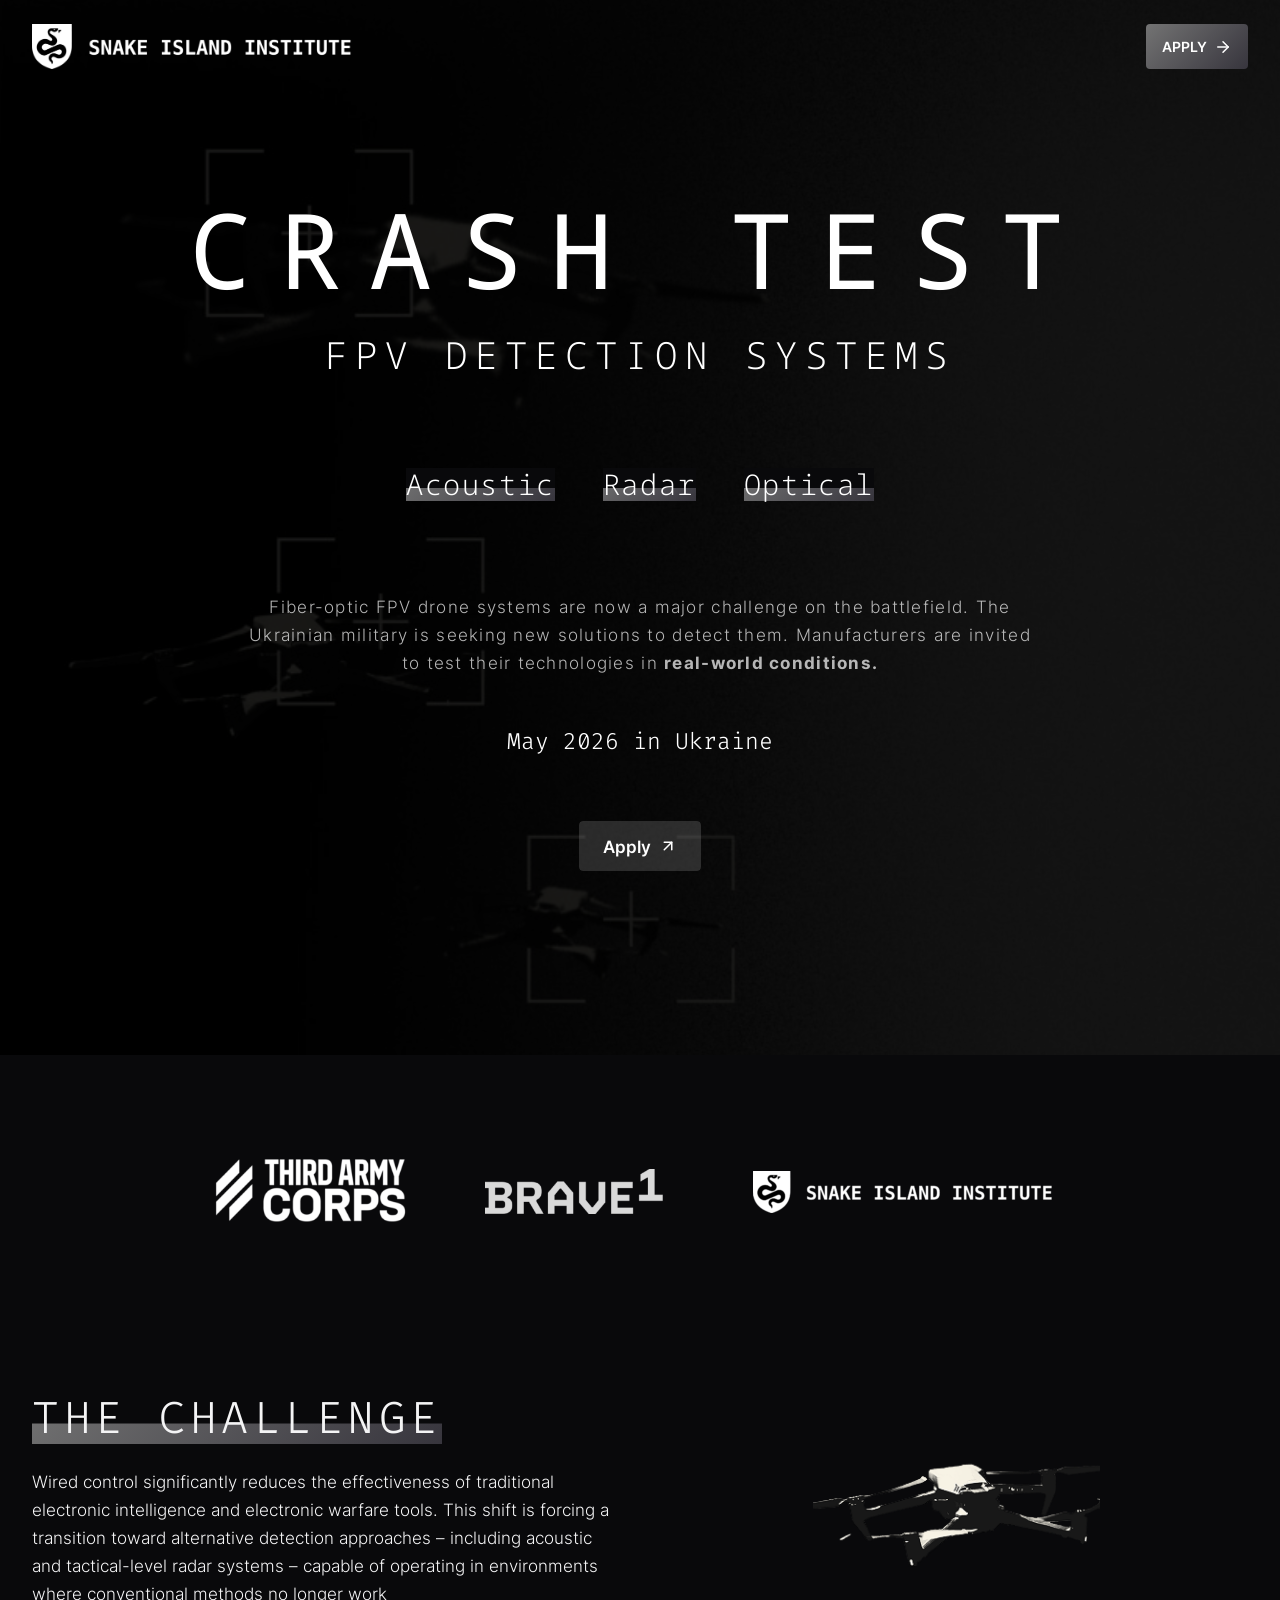
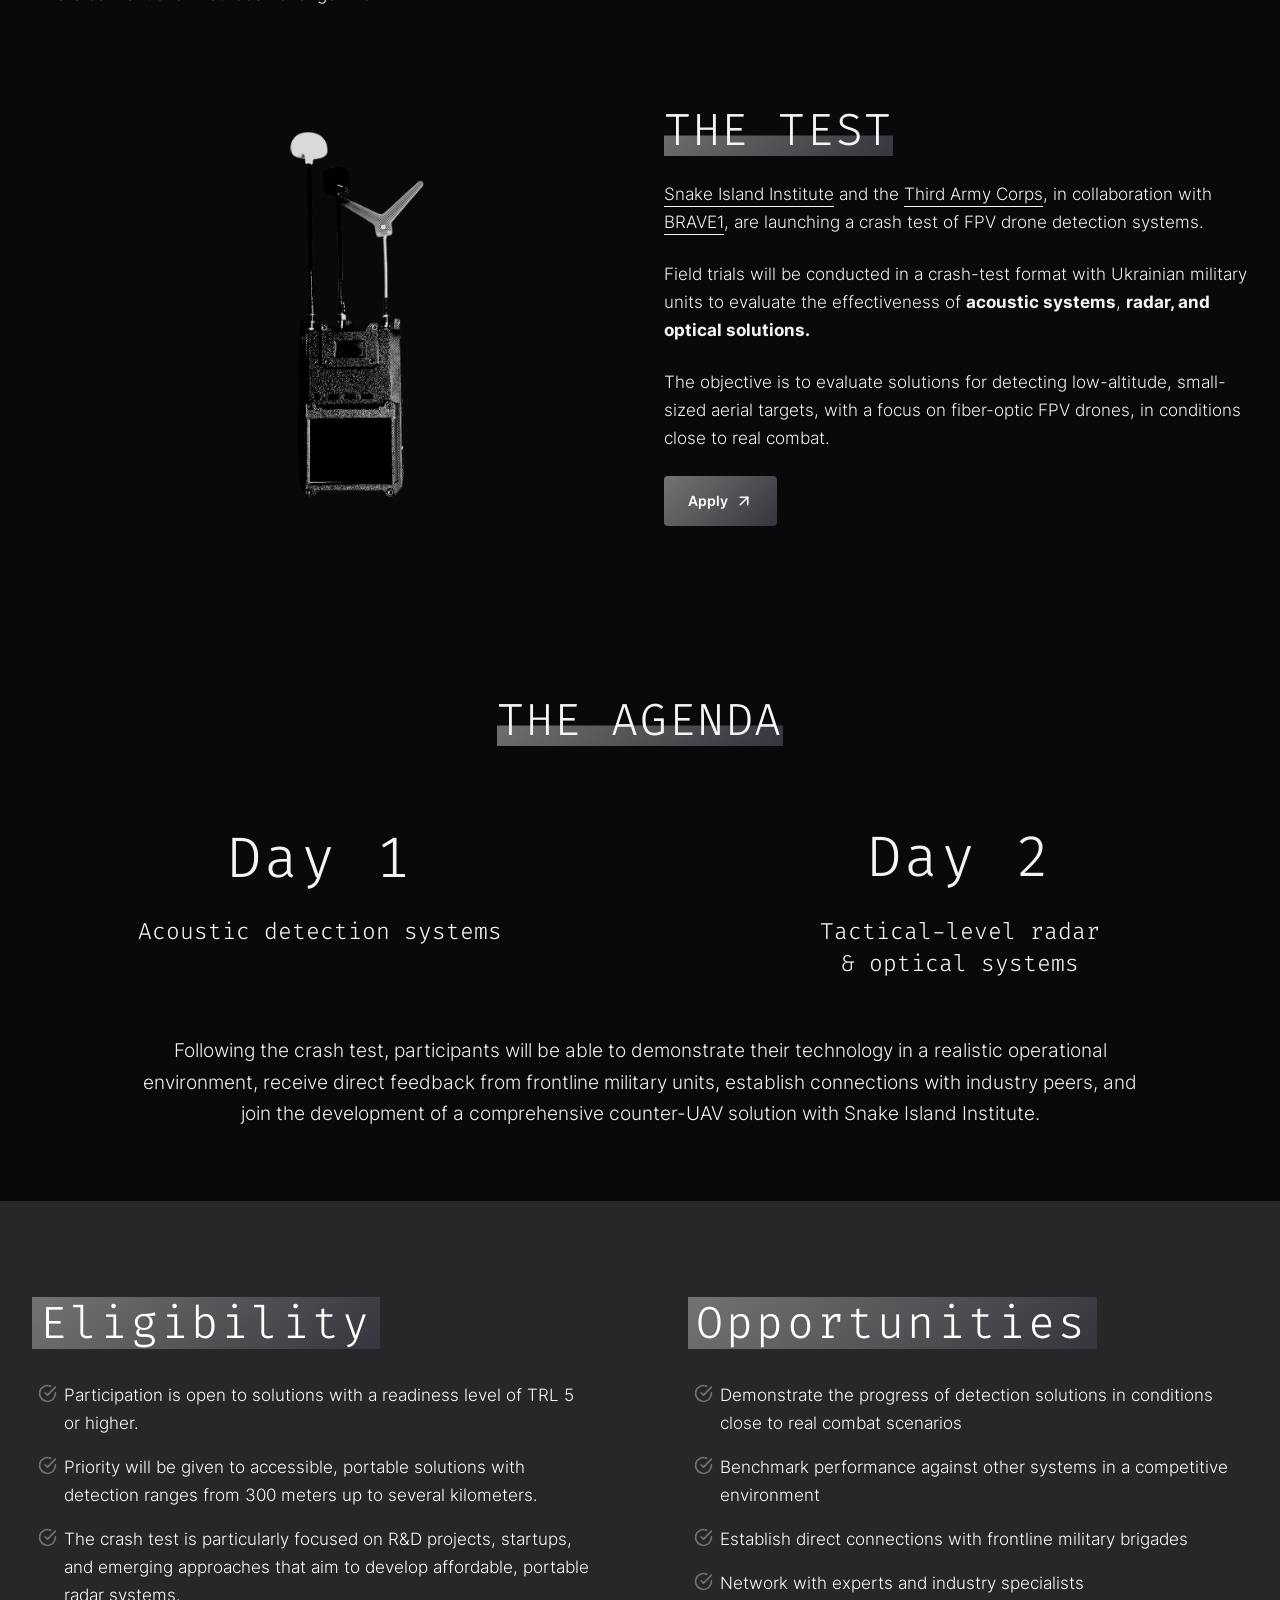
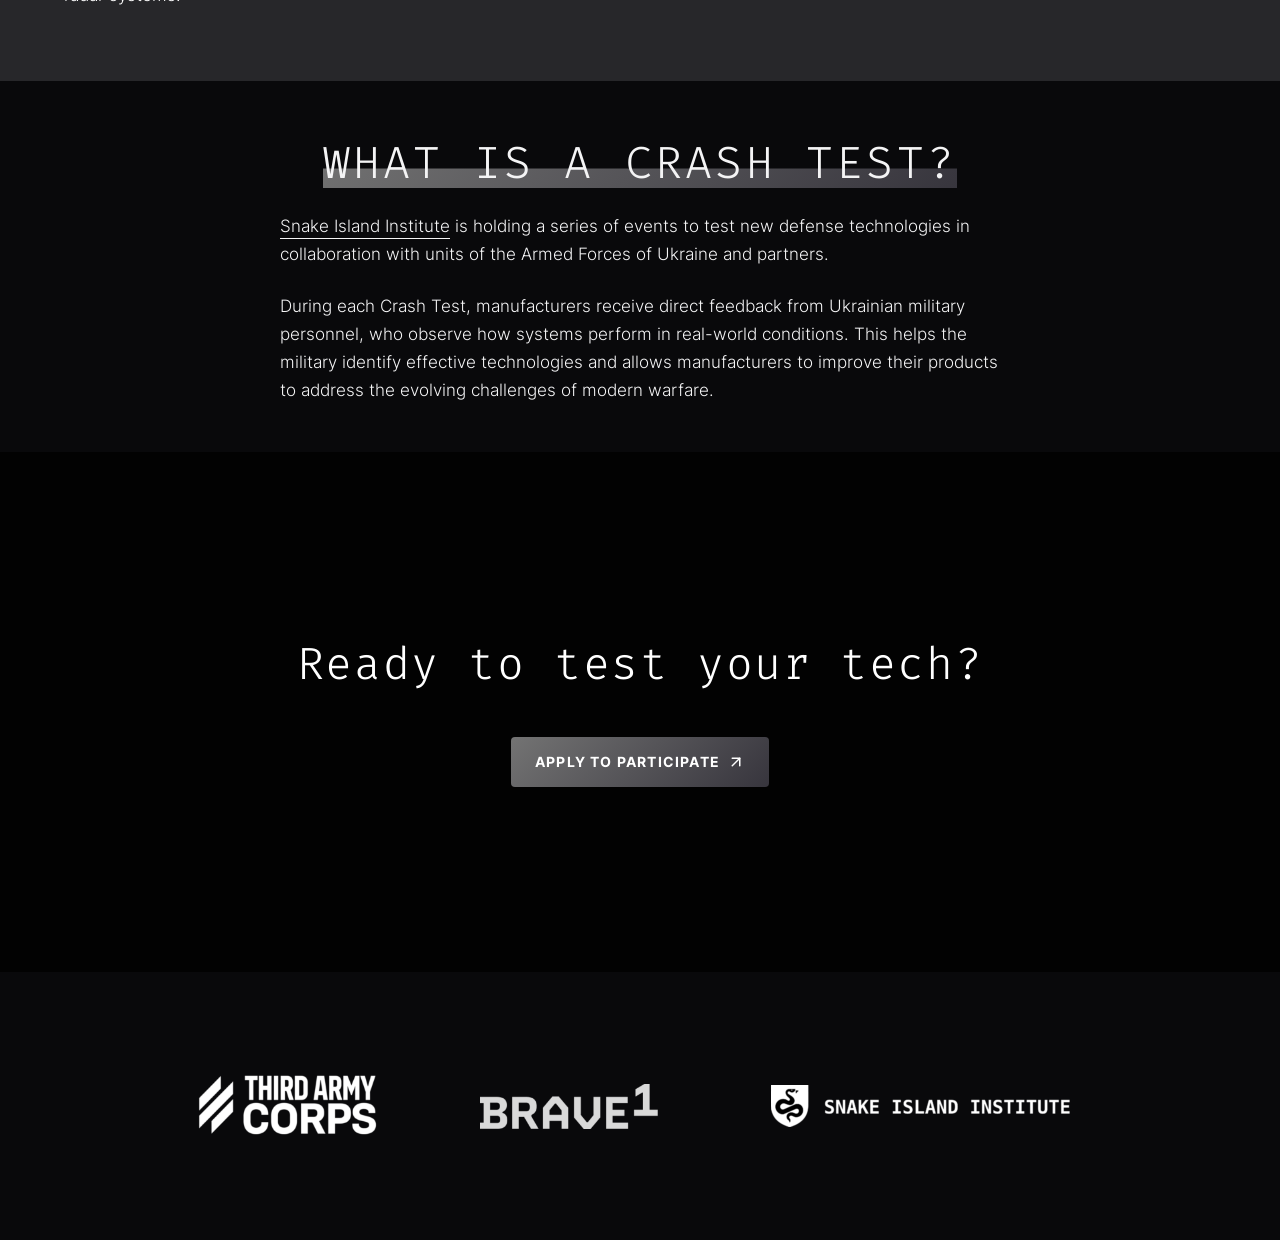
==== commit 43f19f93: "Updated site files and remove unused assets" ====
--- a/index.html
+++ b/index.html
@@ -32,13 +32,13 @@
 .wp-block-buttons{box-sizing:border-box}.wp-block-buttons.is-vertical{flex-direction:column}.wp-block-buttons.is-vertical>.wp-block-button:last-child{margin-bottom:0}.wp-block-buttons>.wp-block-button{display:inline-block;margin:0}.wp-block-buttons.is-content-justification-left{justify-content:flex-start}.wp-block-buttons.is-content-justification-left.is-vertical{align-items:flex-start}.wp-block-buttons.is-content-justification-center{justify-content:center}.wp-block-buttons.is-content-justification-center.is-vertical{align-items:center}.wp-block-buttons.is-content-justification-right{justify-content:flex-end}.wp-block-buttons.is-content-justification-right.is-vertical{align-items:flex-end}.wp-block-buttons.is-content-justification-space-between{justify-content:space-between}.wp-block-buttons.aligncenter{text-align:center}.wp-block-buttons:not(.is-content-justification-space-between,.is-content-justification-right,.is-content-justification-left,.is-content-justification-center) .wp-block-button.aligncenter{margin-left:auto;margin-right:auto;width:100%}.wp-block-buttons[style*=text-decoration] .wp-block-button,.wp-block-buttons[style*=text-decoration] .wp-block-button__link{text-decoration:inherit}.wp-block-buttons.has-custom-font-size .wp-block-button__link{font-size:inherit}.wp-block-buttons .wp-block-button__link{width:100%}.wp-block-button.aligncenter{text-align:center}
 /*# sourceURL=/wp-includes/blocks/buttons/style.min.css */
 </style>
+<style id="wp-block-heading-inline-css">
+h1:where(.wp-block-heading).has-background,h2:where(.wp-block-heading).has-background,h3:where(.wp-block-heading).has-background,h4:where(.wp-block-heading).has-background,h5:where(.wp-block-heading).has-background,h6:where(.wp-block-heading).has-background{padding:1.25em 2.375em}h1.has-text-align-left[style*=writing-mode]:where([style*=vertical-lr]),h1.has-text-align-right[style*=writing-mode]:where([style*=vertical-rl]),h2.has-text-align-left[style*=writing-mode]:where([style*=vertical-lr]),h2.has-text-align-right[style*=writing-mode]:where([style*=vertical-rl]),h3.has-text-align-left[style*=writing-mode]:where([style*=vertical-lr]),h3.has-text-align-right[style*=writing-mode]:where([style*=vertical-rl]),h4.has-text-align-left[style*=writing-mode]:where([style*=vertical-lr]),h4.has-text-align-right[style*=writing-mode]:where([style*=vertical-rl]),h5.has-text-align-left[style*=writing-mode]:where([style*=vertical-lr]),h5.has-text-align-right[style*=writing-mode]:where([style*=vertical-rl]),h6.has-text-align-left[style*=writing-mode]:where([style*=vertical-lr]),h6.has-text-align-right[style*=writing-mode]:where([style*=vertical-rl]){rotate:180deg}
+/*# sourceURL=/wp-includes/blocks/heading/style.min.css */
+</style>
 <style id="wp-block-spacer-inline-css">
 .wp-block-spacer{clear:both}
 /*# sourceURL=/wp-includes/blocks/spacer/style.min.css */
-</style>
-<style id="wp-block-heading-inline-css">
-h1:where(.wp-block-heading).has-background,h2:where(.wp-block-heading).has-background,h3:where(.wp-block-heading).has-background,h4:where(.wp-block-heading).has-background,h5:where(.wp-block-heading).has-background,h6:where(.wp-block-heading).has-background{padding:1.25em 2.375em}h1.has-text-align-left[style*=writing-mode]:where([style*=vertical-lr]),h1.has-text-align-right[style*=writing-mode]:where([style*=vertical-rl]),h2.has-text-align-left[style*=writing-mode]:where([style*=vertical-lr]),h2.has-text-align-right[style*=writing-mode]:where([style*=vertical-rl]),h3.has-text-align-left[style*=writing-mode]:where([style*=vertical-lr]),h3.has-text-align-right[style*=writing-mode]:where([style*=vertical-rl]),h4.has-text-align-left[style*=writing-mode]:where([style*=vertical-lr]),h4.has-text-align-right[style*=writing-mode]:where([style*=vertical-rl]),h5.has-text-align-left[style*=writing-mode]:where([style*=vertical-lr]),h5.has-text-align-right[style*=writing-mode]:where([style*=vertical-rl]),h6.has-text-align-left[style*=writing-mode]:where([style*=vertical-lr]),h6.has-text-align-right[style*=writing-mode]:where([style*=vertical-rl]){rotate:180deg}
-/*# sourceURL=/wp-includes/blocks/heading/style.min.css */
 </style>
 <style id="wp-block-paragraph-inline-css">
 .is-small-text{font-size:.875em}.is-regular-text{font-size:1em}.is-large-text{font-size:2.25em}.is-larger-text{font-size:3em}.has-drop-cap:not(:focus):first-letter{float:left;font-size:8.4em;font-style:normal;font-weight:100;line-height:.68;margin:.05em .1em 0 0;text-transform:uppercase}body.rtl .has-drop-cap:not(:focus):first-letter{float:none;margin-left:.1em}p.has-drop-cap.has-background{overflow:hidden}:root :where(p.has-background){padding:1.25em 2.375em}:where(p.has-text-color:not(.has-link-color)) a{color:inherit}p.has-text-align-left[style*="writing-mode:vertical-lr"],p.has-text-align-right[style*="writing-mode:vertical-rl"]{rotate:180deg}
@@ -90,7 +90,35 @@
 /*# sourceURL=/wp-includes/css/dist/block-library/common.min.css */
 </style>
 <style id="global-styles-inline-css">
-:root{--wp--preset--aspect-ratio--square: 1;--wp--preset--aspect-ratio--4-3: 4/3;--wp--preset--aspect-ratio--3-4: 3/4;--wp--preset--aspect-ratio--3-2: 3/2;--wp--preset--aspect-ratio--2-3: 2/3;--wp--preset--aspect-ratio--16-9: 16/9;--wp--preset--aspect-ratio--9-16: 9/16;--wp--preset--color--black: #000000;--wp--preset--color--cyan-bluish-gray: #abb8c3;--wp--preset--color--white: #ffffff;--wp--preset--color--pale-pink: #f78da7;--wp--preset--color--vivid-red: #cf2e2e;--wp--preset--color--luminous-vivid-orange: #ff6900;--wp--preset--color--luminous-vivid-amber: #fcb900;--wp--preset--color--light-green-cyan: #7bdcb5;--wp--preset--color--vivid-green-cyan: #00d084;--wp--preset--color--pale-cyan-blue: #8ed1fc;--wp--preset--color--vivid-cyan-blue: #0693e3;--wp--preset--color--vivid-purple: #9b51e0;--wp--preset--color--primary-active: #737373;--wp--preset--color--primary-color: #525252;--wp--preset--color--neutral-950: #09090b;--wp--preset--color--neutral-800: #27272a;--wp--preset--color--neutral-600: #61616a;--wp--preset--color--neutral-400: #ceced5;--wp--preset--color--neutral-200: #f4f4f5;--wp--preset--color--neutral-0: #ffffff;--wp--preset--color--transparent: transparent;--wp--preset--color--current: currentcolor;--wp--preset--color--inherit: inherit;--wp--preset--gradient--vivid-cyan-blue-to-vivid-purple: linear-gradient(135deg,rgb(6,147,227) 0%,rgb(155,81,224) 100%);--wp--preset--gradient--light-green-cyan-to-vivid-green-cyan: linear-gradient(135deg,rgb(122,220,180) 0%,rgb(0,208,130) 100%);--wp--preset--gradient--luminous-vivid-amber-to-luminous-vivid-orange: linear-gradient(135deg,rgb(252,185,0) 0%,rgb(255,105,0) 100%);--wp--preset--gradient--luminous-vivid-orange-to-vivid-red: linear-gradient(135deg,rgb(255,105,0) 0%,rgb(207,46,46) 100%);--wp--preset--gradient--very-light-gray-to-cyan-bluish-gray: linear-gradient(135deg,rgb(238,238,238) 0%,rgb(169,184,195) 100%);--wp--preset--gradient--cool-to-warm-spectrum: linear-gradient(135deg,rgb(74,234,220) 0%,rgb(151,120,209) 20%,rgb(207,42,186) 40%,rgb(238,44,130) 60%,rgb(251,105,98) 80%,rgb(254,248,76) 100%);--wp--preset--gradient--blush-light-purple: linear-gradient(135deg,rgb(255,206,236) 0%,rgb(152,150,240) 100%);--wp--preset--gradient--blush-bordeaux: linear-gradient(135deg,rgb(254,205,165) 0%,rgb(254,45,45) 50%,rgb(107,0,62) 100%);--wp--preset--gradient--luminous-dusk: linear-gradient(135deg,rgb(255,203,112) 0%,rgb(199,81,192) 50%,rgb(65,88,208) 100%);--wp--preset--gradient--pale-ocean: linear-gradient(135deg,rgb(255,245,203) 0%,rgb(182,227,212) 50%,rgb(51,167,181) 100%);--wp--preset--gradient--electric-grass: linear-gradient(135deg,rgb(202,248,128) 0%,rgb(113,206,126) 100%);--wp--preset--gradient--midnight: linear-gradient(135deg,rgb(2,3,129) 0%,rgb(40,116,252) 100%);--wp--preset--gradient--primary: linear-gradient(135deg, #737373 0%, #37353d 100%);--wp--preset--gradient--primary-invert: linear-gradient(135deg, #37353d 0%, #737373 100%);--wp--preset--gradient--background-transparent: linear-gradient(0deg,var(--wp--custom--body--background) 50%,transparent 50%);--wp--preset--gradient--transparent-background: linear-gradient(180deg,var(--wp--custom--body--background) 50%,transparent 50%);--wp--preset--gradient--checkerboard: repeating-conic-gradient(var(--wp--preset--color--neutral-200) 0% 25%, transparent 0% 50%) 50% / 16px 16px;--wp--preset--gradient--grid: conic-gradient(from 90deg at 1px 1px,transparent 90deg,var(--wp--custom--gradient-grid--color,var(--wp--preset--color--neutral-200)) 0) -1px -1px / var(--wp--custom--gradient-grid--size,40px) var(--wp--custom--gradient-grid--size,40px);--wp--preset--font-size--small: 0.875rem;--wp--preset--font-size--medium: clamp(14px, 0.875rem + ((1vw - 3.2px) * 0.469), 20px);--wp--preset--font-size--large: clamp(1rem, 1rem + ((1vw - 0.2rem) * 0.156), 1.125rem);--wp--preset--font-size--x-large: clamp(1.125rem, 1.125rem + ((1vw - 0.2rem) * 0.156), 1.25rem);--wp--preset--font-size--inherit: inherit;--wp--preset--font-size--x-small: 0.75rem;--wp--preset--font-size--base: 1rem;--wp--preset--font-size--2-x-large: clamp(1.25rem, 1.25rem + ((1vw - 0.2rem) * 0.313), 1.5rem);--wp--preset--font-size--3-x-large: clamp(1.5rem, 1.5rem + ((1vw - 0.2rem) * 0.469), 1.875rem);--wp--preset--font-size--4-x-large: clamp(1.875rem, 1.875rem + ((1vw - 0.2rem) * 0.469), 2.25rem);--wp--preset--font-size--5-x-large: clamp(2.25rem, 2.25rem + ((1vw - 0.2rem) * 0.938), 3rem);--wp--preset--font-size--6-x-large: clamp(3rem, 3rem + ((1vw - 0.2rem) * 0.938), 3.75rem);--wp--preset--font-size--7-x-large: clamp(3.75rem, 3.75rem + ((1vw - 0.2rem) * 0.938), 4.5rem);--wp--preset--font-size--8-x-large: clamp(4.5rem, 4.5rem + ((1vw - 0.2rem) * 1.875), 6rem);--wp--preset--font-size--9-x-large: clamp(6rem, 6rem + ((1vw - 0.2rem) * 2.5), 8rem);--wp--preset--font-family--inter: "Inter", sans-serif;--wp--preset--font-family--cardo: Cardo;--wp--preset--font-family--fira-code: "Fira Code", monospace;--wp--preset--font-family--system-sans-serif: -apple-system, BlinkMacSystemFont, avenir next, avenir, segoe ui, helvetica neue, helvetica, Cantarell, Ubuntu, roboto, noto, arial, sans-serif;--wp--preset--font-family--system-serif: Iowan Old Style, Apple Garamond, Baskerville, Times New Roman, Droid Serif, Times, Source Serif Pro, serif, Apple Color Emoji, Segoe UI Emoji, Segoe UI Symbol;--wp--preset--font-family--anonymous-pro: "Anonymous Pro", monospace;--wp--preset--font-family--b-612-mono: "B612 Mono", monospace;--wp--preset--font-family--azeret-mono: "Azeret Mono", monospace;--wp--preset--font-family--doto: Doto, sans-serif;--wp--preset--font-family--fira-mono: "Fira Mono", monospace;--wp--preset--font-family--intel-one-mono: "Intel One Mono", monospace;--wp--preset--font-family--martian-mono: "Martian Mono", monospace;--wp--preset--font-family--montserrat: Montserrat, sans-serif;--wp--preset--font-family--noto-sans-mono: "Noto Sans Mono", sans-serif;--wp--preset--spacing--20: 0.44rem;--wp--preset--spacing--30: 0.67rem;--wp--preset--spacing--40: 1rem;--wp--preset--spacing--50: 1.5rem;--wp--preset--spacing--60: 2.25rem;--wp--preset--spacing--70: 3.38rem;--wp--preset--spacing--80: 5.06rem;--wp--preset--spacing--2-x-small: 0.5rem;--wp--preset--spacing--x-small: 1rem;--wp--preset--spacing--small: 1.5rem;--wp--preset--spacing--medium: 2rem;--wp--preset--spacing--large: 3rem;--wp--preset--spacing--x-large: 4rem;--wp--preset--spacing--2-x-large: 6rem;--wp--preset--shadow--natural: 6px 6px 9px rgba(0, 0, 0, 0.2);--wp--preset--shadow--deep: 12px 12px 50px rgba(0, 0, 0, 0.4);--wp--preset--shadow--sharp: 6px 6px 0px rgba(0, 0, 0, 0.2);--wp--preset--shadow--outlined: 6px 6px 0px -3px rgb(255, 255, 255), 6px 6px rgb(0, 0, 0);--wp--preset--shadow--crisp: 6px 6px 0px rgb(0, 0, 0);--wp--custom--font-family--body: var(--wp--preset--font-family--inter);--wp--custom--font-family--heading: var(--wp--preset--font-family--cardo);--wp--custom--font-family--mono: var(--wp--preset--font-family--fira-code);--wp--custom--color--body: var(--wp--preset--color--neutral-0);--wp--custom--color--heading: var(--wp--preset--color--neutral-950);--wp--custom--color--text: var(--wp--preset--color--neutral-800);--wp--custom--color--primary: var(--wp--preset--color--primary-color);--wp--custom--color--active: var(--wp--preset--color--primary-active);--wp--custom--font-size--body: var(--wp--preset--font-size--large);--wp--custom--font-size--h-1: var(--wp--preset--font-size--6-x-large);--wp--custom--font-size--h-2: var(--wp--preset--font-size--5-x-large);--wp--custom--font-size--h-3: var(--wp--preset--font-size--4-x-large);--wp--custom--font-size--h-4: var(--wp--preset--font-size--3-x-large);--wp--custom--font-size--h-5: var(--wp--preset--font-size--2-x-large);--wp--custom--font-size--h-6: var(--wp--preset--font-size--large);--wp--custom--border--color: var(--wp--preset--color--neutral-400);--wp--custom--border--style: solid;--wp--custom--border--width: 1px;--wp--custom--border-radius--global: 1rem;--wp--custom--border-radius--none: 0px;--wp--custom--border-radius--small: 0.125rem;--wp--custom--border-radius--rounded: 0.25rem;--wp--custom--border-radius--medium: 0.375rem;--wp--custom--border-radius--large: 0.5rem;--wp--custom--border-radius--x-large: 0.75rem;--wp--custom--border-radius--2-x-large: 1rem;--wp--custom--border-radius--3-x-large: 1.5rem;--wp--custom--border-radius--full: 9999px;--wp--custom--font-weight--black: 900;--wp--custom--font-weight--extra-bold: 800;--wp--custom--font-weight--bold: 700;--wp--custom--font-weight--semi-bold: 600;--wp--custom--font-weight--medium: 500;--wp--custom--font-weight--regular: 400;--wp--custom--font-weight--light: 300;--wp--custom--font-weight--extra-light: 200;--wp--custom--font-weight--thin: 100;--wp--custom--transition: all ease-in 0.15s;--wp--custom--elements--link--text-underline-offset: 0.35em;--wp--custom--elements--link--text-decoration: underline solid 0.08em;--wp--custom--elements--link--hover--text-underline-offset: 0.35em;--wp--custom--elements--link--hover--text-decoration: underline dashed 0.08em;--wp--custom--elements--label--typography--font-size: var(--wp--preset--font-size--small);--wp--custom--elements--checkbox--border-width: 1px;--wp--custom--elements--checkbox--background: var(--wp--preset--color--neutral-200);--wp--custom--elements--input--padding--top: 0.65rem;--wp--custom--elements--input--padding--bottom: 0.65rem;--wp--custom--elements--input--padding--left: 1rem;--wp--custom--elements--input--padding--right: 1rem;--wp--custom--elements--input--border-width: 0;--wp--custom--elements--input--background: var(--wp--preset--color--neutral-200);--wp--custom--elements--input--focus--background: var(--wp--preset--color--neutral-200);--wp--custom--elements--input--focus--border-color: var(--wp--custom--color--primary);--wp--custom--elements--button--color--background: var(--wp--preset--gradient--primary);--wp--custom--elements--button--hover--color--background: var(--wp--preset--gradient--primary);--wp--custom--header--z-index: 2;--wp--custom--text-shadow--solid: 0.1em 0.1em 0 rgba(0,0,0,0.25);--wp--custom--text-shadow--vintage-newspaper: 0.05em 0.03em 0px #ffffff, 0.12em 0.1em 0px rgba(0, 0, 0, 0.5);--wp--custom--text-shadow--glowing: 0 0 0.2em rgba(245,232,54,0.7);--wp--custom--drop-shadow--small: drop-shadow(0 1px 1px rgba(0,0,0,0.05));--wp--custom--drop-shadow--base: drop-shadow(0 1px 2px rgba(0,0,0,0.1)) drop-shadow(0 1px 1px rgba(0,0,0,0.06));--wp--custom--drop-shadow--medium: drop-shadow(0 4px 3px rgba(0,0,0,0.07)) drop-shadow(0 2px 2px rgba(0,0,0,0.06));--wp--custom--drop-shadow--large: drop-shadow(0 10px 8px rgba(0,0,0,0.04)) drop-shadow(0 4px 3px rgba(0,0,0,0.1));--wp--custom--drop-shadow--x-large: drop-shadow(0 20px 13px rgba(0,0,0,0.03)) drop-shadow(0 8px 5px rgba(0,0,0,0.08));--wp--custom--drop-shadow--xx-large: drop-shadow(0 25px 25px rgba(0,0,0,0.15));--wp--custom--box-shadow--small: 0 1px 2px 0 rgba(0,0,0,0.05);--wp--custom--box-shadow--base: 0 1px 3px 0 rgba(0,0,0,0.1), 0 1px 2px -1px rgba(0,0,0,0.1);--wp--custom--box-shadow--medium: 0 4px 6px -1px rgba(0,0,0,0.1), 0 2px 4px -2px rgba(0,0,0,0.1);--wp--custom--box-shadow--large: 0 10px 15px -3px rgba(0,0,0,0.1), 0 4px 6px -4px rgba(0,0,0,0.1);--wp--custom--box-shadow--x-large: 0 20px 25px -5px rgba(0,0,0,0.1), 0 8px 10px -6px rgba(0,0,0,0.1);--wp--custom--box-shadow--xx-large: 0 25px 50px -12px rgba(0,0,0,0.25);--wp--custom--box-shadow--inner: inset 0 2px 4px 0 rgba(0,0,0,0.05);}:root { --wp--style--global--content-size: min(calc(100% - var(--wp--preset--spacing--xl,4rem)), 720px);--wp--style--global--wide-size: min(calc(100% - var(--wp--preset--spacing--xl,4rem)), 1280px); }:where(body) { margin: 0; }.wp-site-blocks { padding-top: var(--wp--style--root--padding-top); padding-bottom: var(--wp--style--root--padding-bottom); }.has-global-padding { padding-right: var(--wp--style--root--padding-right); padding-left: var(--wp--style--root--padding-left); }.has-global-padding > .alignfull { margin-right: calc(var(--wp--style--root--padding-right) * -1); margin-left: calc(var(--wp--style--root--padding-left) * -1); }.has-global-padding :where(:not(.alignfull.is-layout-flow) > .has-global-padding:not(.wp-block-block, .alignfull)) { padding-right: 0; padding-left: 0; }.has-global-padding :where(:not(.alignfull.is-layout-flow) > .has-global-padding:not(.wp-block-block, .alignfull)) > .alignfull { margin-left: 0; margin-right: 0; }.wp-site-blocks > .alignleft { float: left; margin-right: 2em; }.wp-site-blocks > .alignright { float: right; margin-left: 2em; }.wp-site-blocks > .aligncenter { justify-content: center; margin-left: auto; margin-right: auto; }:where(.wp-site-blocks) > * { margin-block-start: var(--wp--preset--spacing--small); margin-block-end: 0; }:where(.wp-site-blocks) > :first-child { margin-block-start: 0; }:where(.wp-site-blocks) > :last-child { margin-block-end: 0; }:root { --wp--style--block-gap: var(--wp--preset--spacing--small); }:root :where(.is-layout-flow) > :first-child{margin-block-start: 0;}:root :where(.is-layout-flow) > :last-child{margin-block-end: 0;}:root :where(.is-layout-flow) > *{margin-block-start: var(--wp--preset--spacing--small);margin-block-end: 0;}:root :where(.is-layout-constrained) > :first-child{margin-block-start: 0;}:root :where(.is-layout-constrained) > :last-child{margin-block-end: 0;}:root :where(.is-layout-constrained) > *{margin-block-start: var(--wp--preset--spacing--small);margin-block-end: 0;}:root :where(.is-layout-flex){gap: var(--wp--preset--spacing--small);}:root :where(.is-layout-grid){gap: var(--wp--preset--spacing--small);}.is-layout-flow > .alignleft{float: left;margin-inline-start: 0;margin-inline-end: 2em;}.is-layout-flow > .alignright{float: right;margin-inline-start: 2em;margin-inline-end: 0;}.is-layout-flow > .aligncenter{margin-left: auto !important;margin-right: auto !important;}.is-layout-constrained > .alignleft{float: left;margin-inline-start: 0;margin-inline-end: 2em;}.is-layout-constrained > .alignright{float: right;margin-inline-start: 2em;margin-inline-end: 0;}.is-layout-constrained > .aligncenter{margin-left: auto !important;margin-right: auto !important;}.is-layout-constrained > :where(:not(.alignleft):not(.alignright):not(.alignfull)){max-width: var(--wp--style--global--content-size);margin-left: auto !important;margin-right: auto !important;}.is-layout-constrained > .alignwide{max-width: var(--wp--style--global--wide-size);}body .is-layout-flex{display: flex;}.is-layout-flex{flex-wrap: wrap;align-items: center;}.is-layout-flex > :is(*, div){margin: 0;}body .is-layout-grid{display: grid;}.is-layout-grid > :is(*, div){margin: 0;}body{background-color: var(--wp--custom--color--body);color: var(--wp--custom--color--text);font-family: var(--wp--preset--font-family--inter);font-size: var(--wp--custom--font-size--body);font-style: normal;font-weight: 300;line-height: 1.6;--wp--style--root--padding-top: 0px;--wp--style--root--padding-right: 0px;--wp--style--root--padding-bottom: 0px;--wp--style--root--padding-left: 0px;}a:where(:not(.wp-element-button)){color: inherit;font-family: var(--wp--preset--font-family--inter);text-decoration: var(--wp--custom--elements--link--text-decoration);}:root :where(a:where(:not(.wp-element-button)):hover){color: var(--wp--custom--color--primary);text-decoration: var(--wp--custom--elements--link--hover--text-decoration);}:root :where(a:where(:not(.wp-element-button)):focus){color: var(--wp--custom--color--primary);text-decoration: var(--wp--custom--elements--link--hover--text-decoration);}h1, h2, h3, h4, h5, h6{font-family: var(--wp--preset--font-family--fira-code);font-style: normal;font-weight: 300;line-height: 1.4;}h1{font-size: var(--wp--custom--font-size--h-1);line-height: 1.15;}h2{font-size: var(--wp--custom--font-size--h-2);line-height: 1.15;}h3{font-size: var(--wp--custom--font-size--h-3);}h4{font-size: var(--wp--custom--font-size--h-4);}h5{font-size: var(--wp--custom--font-size--h-5);}h6{font-size: var(--wp--custom--font-size--h-6);}:root :where(.wp-element-button, .wp-block-button__link){background-color: var(--wp--custom--elements--button--color--background, var(--wp--custom--color--primary, currentColor));border-width: 0;color: #fff;font-family: var(--wp--preset--font-family--inter);font-size: inherit;font-style: inherit;font-weight: 300;letter-spacing: inherit;line-height: inherit;padding-top: calc(0.667em + 2px);padding-right: calc(1.333em + 2px);padding-bottom: calc(0.667em + 2px);padding-left: calc(1.333em + 2px);text-decoration: none;text-transform: inherit;}:root :where(.wp-element-caption, .wp-block-audio figcaption, .wp-block-embed figcaption, .wp-block-gallery figcaption, .wp-block-image figcaption, .wp-block-table figcaption, .wp-block-video figcaption){font-family: var(--wp--preset--font-family--fira-code);}.has-black-color{color: var(--wp--preset--color--black) !important;}.has-cyan-bluish-gray-color{color: var(--wp--preset--color--cyan-bluish-gray) !important;}.has-white-color{color: var(--wp--preset--color--white) !important;}.has-pale-pink-color{color: var(--wp--preset--color--pale-pink) !important;}.has-vivid-red-color{color: var(--wp--preset--color--vivid-red) !important;}.has-luminous-vivid-orange-color{color: var(--wp--preset--color--luminous-vivid-orange) !important;}.has-luminous-vivid-amber-color{color: var(--wp--preset--color--luminous-vivid-amber) !important;}.has-light-green-cyan-color{color: var(--wp--preset--color--light-green-cyan) !important;}.has-vivid-green-cyan-color{color: var(--wp--preset--color--vivid-green-cyan) !important;}.has-pale-cyan-blue-color{color: var(--wp--preset--color--pale-cyan-blue) !important;}.has-vivid-cyan-blue-color{color: var(--wp--preset--color--vivid-cyan-blue) !important;}.has-vivid-purple-color{color: var(--wp--preset--color--vivid-purple) !important;}.has-primary-active-color{color: var(--wp--preset--color--primary-active) !important;}.has-primary-color-color{color: var(--wp--preset--color--primary-color) !important;}.has-neutral-950-color{color: var(--wp--preset--color--neutral-950) !important;}.has-neutral-800-color{color: var(--wp--preset--color--neutral-800) !important;}.has-neutral-600-color{color: var(--wp--preset--color--neutral-600) !important;}.has-neutral-400-color{color: var(--wp--preset--color--neutral-400) !important;}.has-neutral-200-color{color: var(--wp--preset--color--neutral-200) !important;}.has-neutral-0-color{color: var(--wp--preset--color--neutral-0) !important;}.has-transparent-color{color: var(--wp--preset--color--transparent) !important;}.has-current-color{color: var(--wp--preset--color--current) !important;}.has-inherit-color{color: var(--wp--preset--color--inherit) !important;}.has-black-background-color{background-color: var(--wp--preset--color--black) !important;}.has-cyan-bluish-gray-background-color{background-color: var(--wp--preset--color--cyan-bluish-gray) !important;}.has-white-background-color{background-color: var(--wp--preset--color--white) !important;}.has-pale-pink-background-color{background-color: var(--wp--preset--color--pale-pink) !important;}.has-vivid-red-background-color{background-color: var(--wp--preset--color--vivid-red) !important;}.has-luminous-vivid-orange-background-color{background-color: var(--wp--preset--color--luminous-vivid-orange) !important;}.has-luminous-vivid-amber-background-color{background-color: var(--wp--preset--color--luminous-vivid-amber) !important;}.has-light-green-cyan-background-color{background-color: var(--wp--preset--color--light-green-cyan) !important;}.has-vivid-green-cyan-background-color{background-color: var(--wp--preset--color--vivid-green-cyan) !important;}.has-pale-cyan-blue-background-color{background-color: var(--wp--preset--color--pale-cyan-blue) !important;}.has-vivid-cyan-blue-background-color{background-color: var(--wp--preset--color--vivid-cyan-blue) !important;}.has-vivid-purple-background-color{background-color: var(--wp--preset--color--vivid-purple) !important;}.has-primary-active-background-color{background-color: var(--wp--preset--color--primary-active) !important;}.has-primary-color-background-color{background-color: var(--wp--preset--color--primary-color) !important;}.has-neutral-950-background-color{background-color: var(--wp--preset--color--neutral-950) !important;}.has-neutral-800-background-color{background-color: var(--wp--preset--color--neutral-800) !important;}.has-neutral-600-background-color{background-color: var(--wp--preset--color--neutral-600) !important;}.has-neutral-400-background-color{background-color: var(--wp--preset--color--neutral-400) !important;}.has-neutral-200-background-color{background-color: var(--wp--preset--color--neutral-200) !important;}.has-neutral-0-background-color{background-color: var(--wp--preset--color--neutral-0) !important;}.has-transparent-background-color{background-color: var(--wp--preset--color--transparent) !important;}.has-current-background-color{background-color: var(--wp--preset--color--current) !important;}.has-inherit-background-color{background-color: var(--wp--preset--color--inherit) !important;}.has-black-border-color{border-color: var(--wp--preset--color--black) !important;}.has-cyan-bluish-gray-border-color{border-color: var(--wp--preset--color--cyan-bluish-gray) !important;}.has-white-border-color{border-color: var(--wp--preset--color--white) !important;}.has-pale-pink-border-color{border-color: var(--wp--preset--color--pale-pink) !important;}.has-vivid-red-border-color{border-color: var(--wp--preset--color--vivid-red) !important;}.has-luminous-vivid-orange-border-color{border-color: var(--wp--preset--color--luminous-vivid-orange) !important;}.has-luminous-vivid-amber-border-color{border-color: var(--wp--preset--color--luminous-vivid-amber) !important;}.has-light-green-cyan-border-color{border-color: var(--wp--preset--color--light-green-cyan) !important;}.has-vivid-green-cyan-border-color{border-color: var(--wp--preset--color--vivid-green-cyan) !important;}.has-pale-cyan-blue-border-color{border-color: var(--wp--preset--color--pale-cyan-blue) !important;}.has-vivid-cyan-blue-border-color{border-color: var(--wp--preset--color--vivid-cyan-blue) !important;}.has-vivid-purple-border-color{border-color: var(--wp--preset--color--vivid-purple) !important;}.has-primary-active-border-color{border-color: var(--wp--preset--color--primary-active) !important;}.has-primary-color-border-color{border-color: var(--wp--preset--color--primary-color) !important;}.has-neutral-950-border-color{border-color: var(--wp--preset--color--neutral-950) !important;}.has-neutral-800-border-color{border-color: var(--wp--preset--color--neutral-800) !important;}.has-neutral-600-border-color{border-color: var(--wp--preset--color--neutral-600) !important;}.has-neutral-400-border-color{border-color: var(--wp--preset--color--neutral-400) !important;}.has-neutral-200-border-color{border-color: var(--wp--preset--color--neutral-200) !important;}.has-neutral-0-border-color{border-color: var(--wp--preset--color--neutral-0) !important;}.has-transparent-border-color{border-color: var(--wp--preset--color--transparent) !important;}.has-current-border-color{border-color: var(--wp--preset--color--current) !important;}.has-inherit-border-color{border-color: var(--wp--preset--color--inherit) !important;}.has-vivid-cyan-blue-to-vivid-purple-gradient-background{background: var(--wp--preset--gradient--vivid-cyan-blue-to-vivid-purple) !important;}.has-light-green-cyan-to-vivid-green-cyan-gradient-background{background: var(--wp--preset--gradient--light-green-cyan-to-vivid-green-cyan) !important;}.has-luminous-vivid-amber-to-luminous-vivid-orange-gradient-background{background: var(--wp--preset--gradient--luminous-vivid-amber-to-luminous-vivid-orange) !important;}.has-luminous-vivid-orange-to-vivid-red-gradient-background{background: var(--wp--preset--gradient--luminous-vivid-orange-to-vivid-red) !important;}.has-very-light-gray-to-cyan-bluish-gray-gradient-background{background: var(--wp--preset--gradient--very-light-gray-to-cyan-bluish-gray) !important;}.has-cool-to-warm-spectrum-gradient-background{background: var(--wp--preset--gradient--cool-to-warm-spectrum) !important;}.has-blush-light-purple-gradient-background{background: var(--wp--preset--gradient--blush-light-purple) !important;}.has-blush-bordeaux-gradient-background{background: var(--wp--preset--gradient--blush-bordeaux) !important;}.has-luminous-dusk-gradient-background{background: var(--wp--preset--gradient--luminous-dusk) !important;}.has-pale-ocean-gradient-background{background: var(--wp--preset--gradient--pale-ocean) !important;}.has-electric-grass-gradient-background{background: var(--wp--preset--gradient--electric-grass) !important;}.has-midnight-gradient-background{background: var(--wp--preset--gradient--midnight) !important;}.has-primary-gradient-background{background: var(--wp--preset--gradient--primary) !important;}.has-primary-invert-gradient-background{background: var(--wp--preset--gradient--primary-invert) !important;}.has-background-transparent-gradient-background{background: var(--wp--preset--gradient--background-transparent) !important;}.has-transparent-background-gradient-background{background: var(--wp--preset--gradient--transparent-background) !important;}.has-checkerboard-gradient-background{background: var(--wp--preset--gradient--checkerboard) !important;}.has-grid-gradient-background{background: var(--wp--preset--gradient--grid) !important;}.has-small-font-size{font-size: var(--wp--preset--font-size--small) !important;}.has-medium-font-size{font-size: var(--wp--preset--font-size--medium) !important;}.has-large-font-size{font-size: var(--wp--preset--font-size--large) !important;}.has-x-large-font-size{font-size: var(--wp--preset--font-size--x-large) !important;}.has-inherit-font-size{font-size: var(--wp--preset--font-size--inherit) !important;}.has-x-small-font-size{font-size: var(--wp--preset--font-size--x-small) !important;}.has-base-font-size{font-size: var(--wp--preset--font-size--base) !important;}.has-2-x-large-font-size{font-size: var(--wp--preset--font-size--2-x-large) !important;}.has-3-x-large-font-size{font-size: var(--wp--preset--font-size--3-x-large) !important;}.has-4-x-large-font-size{font-size: var(--wp--preset--font-size--4-x-large) !important;}.has-5-x-large-font-size{font-size: var(--wp--preset--font-size--5-x-large) !important;}.has-6-x-large-font-size{font-size: var(--wp--preset--font-size--6-x-large) !important;}.has-7-x-large-font-size{font-size: var(--wp--preset--font-size--7-x-large) !important;}.has-8-x-large-font-size{font-size: var(--wp--preset--font-size--8-x-large) !important;}.has-9-x-large-font-size{font-size: var(--wp--preset--font-size--9-x-large) !important;}.has-inter-font-family{font-family: var(--wp--preset--font-family--inter) !important;}.has-cardo-font-family{font-family: var(--wp--preset--font-family--cardo) !important;}.has-fira-code-font-family{font-family: var(--wp--preset--font-family--fira-code) !important;}.has-system-sans-serif-font-family{font-family: var(--wp--preset--font-family--system-sans-serif) !important;}.has-system-serif-font-family{font-family: var(--wp--preset--font-family--system-serif) !important;}.has-anonymous-pro-font-family{font-family: var(--wp--preset--font-family--anonymous-pro) !important;}.has-b-612-mono-font-family{font-family: var(--wp--preset--font-family--b-612-mono) !important;}.has-azeret-mono-font-family{font-family: var(--wp--preset--font-family--azeret-mono) !important;}.has-doto-font-family{font-family: var(--wp--preset--font-family--doto) !important;}.has-fira-mono-font-family{font-family: var(--wp--preset--font-family--fira-mono) !important;}.has-intel-one-mono-font-family{font-family: var(--wp--preset--font-family--intel-one-mono) !important;}.has-martian-mono-font-family{font-family: var(--wp--preset--font-family--martian-mono) !important;}.has-montserrat-font-family{font-family: var(--wp--preset--font-family--montserrat) !important;}.has-noto-sans-mono-font-family{font-family: var(--wp--preset--font-family--noto-sans-mono) !important;}
+:root{--wp--preset--aspect-ratio--square: 1;--wp--preset--aspect-ratio--4-3: 4/3;--wp--preset--aspect-ratio--3-4: 3/4;--wp--preset--aspect-ratio--3-2: 3/2;--wp--preset--aspect-ratio--2-3: 2/3;--wp--preset--aspect-ratio--16-9: 16/9;--wp--preset--aspect-ratio--9-16: 9/16;--wp--preset--color--black: #000000;--wp--preset--color--cyan-bluish-gray: #abb8c3;--wp--preset--color--white: #ffffff;--wp--preset--color--pale-pink: #f78da7;--wp--preset--color--vivid-red: #cf2e2e;--wp--preset--color--luminous-vivid-orange: #ff6900;--wp--preset--color--luminous-vivid-amber: #fcb900;--wp--preset--color--light-green-cyan: #7bdcb5;--wp--preset--color--vivid-green-cyan: #00d084;--wp--preset--color--pale-cyan-blue: #8ed1fc;--wp--preset--color--vivid-cyan-blue: #0693e3;--wp--preset--color--vivid-purple: #9b51e0;--wp--preset--color--primary-active: #737373;--wp--preset--color--primary-color: #525252;--wp--preset--color--neutral-950: #09090b;--wp--preset--color--neutral-800: #27272a;--wp--preset--color--neutral-600: #61616a;--wp--preset--color--neutral-400: #ceced5;--wp--preset--color--neutral-200: #f4f4f5;--wp--preset--color--neutral-0: #ffffff;--wp--preset--color--transparent: transparent;--wp--preset--color--current: currentcolor;--wp--preset--color--inherit: inherit;--wp--preset--gradient--vivid-cyan-blue-to-vivid-purple: linear-gradient(135deg,rgb(6,147,227) 0%,rgb(155,81,224) 100%);--wp--preset--gradient--light-green-cyan-to-vivid-green-cyan: linear-gradient(135deg,rgb(122,220,180) 0%,rgb(0,208,130) 100%);--wp--preset--gradient--luminous-vivid-amber-to-luminous-vivid-orange: linear-gradient(135deg,rgb(252,185,0) 0%,rgb(255,105,0) 100%);--wp--preset--gradient--luminous-vivid-orange-to-vivid-red: linear-gradient(135deg,rgb(255,105,0) 0%,rgb(207,46,46) 100%);--wp--preset--gradient--very-light-gray-to-cyan-bluish-gray: linear-gradient(135deg,rgb(238,238,238) 0%,rgb(169,184,195) 100%);--wp--preset--gradient--cool-to-warm-spectrum: linear-gradient(135deg,rgb(74,234,220) 0%,rgb(151,120,209) 20%,rgb(207,42,186) 40%,rgb(238,44,130) 60%,rgb(251,105,98) 80%,rgb(254,248,76) 100%);--wp--preset--gradient--blush-light-purple: linear-gradient(135deg,rgb(255,206,236) 0%,rgb(152,150,240) 100%);--wp--preset--gradient--blush-bordeaux: linear-gradient(135deg,rgb(254,205,165) 0%,rgb(254,45,45) 50%,rgb(107,0,62) 100%);--wp--preset--gradient--luminous-dusk: linear-gradient(135deg,rgb(255,203,112) 0%,rgb(199,81,192) 50%,rgb(65,88,208) 100%);--wp--preset--gradient--pale-ocean: linear-gradient(135deg,rgb(255,245,203) 0%,rgb(182,227,212) 50%,rgb(51,167,181) 100%);--wp--preset--gradient--electric-grass: linear-gradient(135deg,rgb(202,248,128) 0%,rgb(113,206,126) 100%);--wp--preset--gradient--midnight: linear-gradient(135deg,rgb(2,3,129) 0%,rgb(40,116,252) 100%);--wp--preset--gradient--primary: linear-gradient(135deg, #737373 0%, #37353d 100%);--wp--preset--gradient--primary-invert: linear-gradient(135deg, #37353d 0%, #737373 100%);--wp--preset--gradient--background-transparent: linear-gradient(0deg,var(--wp--custom--body--background) 50%,transparent 50%);--wp--preset--gradient--transparent-background: linear-gradient(180deg,var(--wp--custom--body--background) 50%,transparent 50%);--wp--preset--gradient--checkerboard: repeating-conic-gradient(var(--wp--preset--color--neutral-200) 0% 25%, transparent 0% 50%) 50% / 16px 16px;--wp--preset--gradient--grid: conic-gradient(from 90deg at 1px 1px,transparent 90deg,var(--wp--custom--gradient-grid--color,var(--wp--preset--color--neutral-200)) 0) -1px -1px / var(--wp--custom--gradient-grid--size,40px) var(--wp--custom--gradient-grid--size,40px);--wp--preset--font-size--small: 0.875rem;--wp--preset--font-size--medium: clamp(14px, 0.875rem + ((1vw - 3.2px) * 0.469), 20px);--wp--preset--font-size--large: clamp(1rem, 1rem + ((1vw - 0.2rem) * 0.156), 1.125rem);--wp--preset--font-size--x-large: clamp(1.125rem, 1.125rem + ((1vw - 0.2rem) * 0.156), 1.25rem);--wp--preset--font-size--inherit: inherit;--wp--preset--font-size--x-small: 0.75rem;--wp--preset--font-size--base: 1rem;--wp--preset--font-size--2-x-large: clamp(1.25rem, 1.25rem + ((1vw - 0.2rem) * 0.313), 1.5rem);--wp--preset--font-size--3-x-large: clamp(1.5rem, 1.5rem + ((1vw - 0.2rem) * 0.469), 1.875rem);--wp--preset--font-size--4-x-large: clamp(1.875rem, 1.875rem + ((1vw - 0.2rem) * 0.469), 2.25rem);--wp--preset--font-size--5-x-large: clamp(2.25rem, 2.25rem + ((1vw - 0.2rem) * 0.938), 3rem);--wp--preset--font-size--6-x-large: clamp(3rem, 3rem + ((1vw - 0.2rem) * 0.938), 3.75rem);--wp--preset--font-size--7-x-large: clamp(3.75rem, 3.75rem + ((1vw - 0.2rem) * 0.938), 4.5rem);--wp--preset--font-size--8-x-large: clamp(4.5rem, 4.5rem + ((1vw - 0.2rem) * 1.875), 6rem);--wp--preset--font-size--9-x-large: clamp(6rem, 6rem + ((1vw - 0.2rem) * 2.5), 8rem);--wp--preset--font-family--inter: "Inter", sans-serif;--wp--preset--font-family--cardo: Cardo;--wp--preset--font-family--fira-code: "Fira Code", monospace;--wp--preset--font-family--system-sans-serif: -apple-system, BlinkMacSystemFont, avenir next, avenir, segoe ui, helvetica neue, helvetica, Cantarell, Ubuntu, roboto, noto, arial, sans-serif;--wp--preset--font-family--system-serif: Iowan Old Style, Apple Garamond, Baskerville, Times New Roman, Droid Serif, Times, Source Serif Pro, serif, Apple Color Emoji, Segoe UI Emoji, Segoe UI Symbol;--wp--preset--font-family--anonymous-pro: "Anonymous Pro", monospace;--wp--preset--font-family--b-612-mono: "B612 Mono", monospace;--wp--preset--font-family--azeret-mono: "Azeret Mono", monospace;--wp--preset--font-family--doto: Doto, sans-serif;--wp--preset--font-family--fira-mono: "Fira Mono", monospace;--wp--preset--font-family--intel-one-mono: "Intel One Mono", monospace;--wp--preset--font-family--martian-mono: "Martian Mono", monospace;--wp--preset--font-family--montserrat: Montserrat, sans-serif;--wp--preset--font-family--noto-sans-mono: "Noto Sans Mono", sans-serif;--wp--preset--spacing--20: 0.44rem;--wp--preset--spacing--30: 0.67rem;--wp--preset--spacing--40: 1rem;--wp--preset--spacing--50: 1.5rem;--wp--preset--spacing--60: 2.25rem;--wp--preset--spacing--70: 3.38rem;--wp--preset--spacing--80: 5.06rem;--wp--preset--spacing--2-x-small: 0.5rem;--wp--preset--spacing--x-small: 1rem;--wp--preset--spacing--small: 1.5rem;--wp--preset--spacing--medium: 2rem;--wp--preset--spacing--large: 3rem;--wp--preset--spacing--x-large: 4rem;--wp--preset--spacing--2-x-large: 6rem;--wp--preset--shadow--natural: 6px 6px 9px rgba(0, 0, 0, 0.2);--wp--preset--shadow--deep: 12px 12px 50px rgba(0, 0, 0, 0.4);--wp--preset--shadow--sharp: 6px 6px 0px rgba(0, 0, 0, 0.2);--wp--preset--shadow--outlined: 6px 6px 0px -3px rgb(255, 255, 255), 6px 6px rgb(0, 0, 0);--wp--preset--shadow--crisp: 6px 6px 0px rgb(0, 0, 0);--wp--custom--font-family--body: var(--wp--preset--font-family--inter);--wp--custom--font-family--heading: var(--wp--preset--font-family--cardo);--wp--custom--font-family--mono: var(--wp--preset--font-family--fira-code);--wp--custom--color--body: var(--wp--preset--color--neutral-0);--wp--custom--color--heading: var(--wp--preset--color--neutral-950);--wp--custom--color--text: var(--wp--preset--color--neutral-800);--wp--custom--color--primary: var(--wp--preset--color--primary-color);--wp--custom--color--active: var(--wp--preset--color--primary-active);--wp--custom--font-size--body: var(--wp--preset--font-size--large);--wp--custom--font-size--h-1: var(--wp--preset--font-size--6-x-large);--wp--custom--font-size--h-2: var(--wp--preset--font-size--5-x-large);--wp--custom--font-size--h-3: var(--wp--preset--font-size--4-x-large);--wp--custom--font-size--h-4: var(--wp--preset--font-size--3-x-large);--wp--custom--font-size--h-5: var(--wp--preset--font-size--2-x-large);--wp--custom--font-size--h-6: var(--wp--preset--font-size--large);--wp--custom--border--color: var(--wp--preset--color--neutral-400);--wp--custom--border--style: solid;--wp--custom--border--width: 1px;--wp--custom--border-radius--global: 1rem;--wp--custom--border-radius--none: 0px;--wp--custom--border-radius--small: 0.125rem;--wp--custom--border-radius--rounded: 0.25rem;--wp--custom--border-radius--medium: 0.375rem;--wp--custom--border-radius--large: 0.5rem;--wp--custom--border-radius--x-large: 0.75rem;--wp--custom--border-radius--2-x-large: 1rem;--wp--custom--border-radius--3-x-large: 1.5rem;--wp--custom--border-radius--full: 9999px;--wp--custom--font-weight--black: 900;--wp--custom--font-weight--extra-bold: 800;--wp--custom--font-weight--bold: 700;--wp--custom--font-weight--semi-bold: 600;--wp--custom--font-weight--medium: 500;--wp--custom--font-weight--regular: 400;--wp--custom--font-weight--light: 300;--wp--custom--font-weight--extra-light: 200;--wp--custom--font-weight--thin: 100;--wp--custom--transition: all ease-in 0.15s;--wp--custom--elements--link--text-underline-offset: 0.35em;--wp--custom--elements--link--text-decoration: underline solid 0.08em;--wp--custom--elements--link--hover--text-underline-offset: 0.35em;--wp--custom--elements--link--hover--text-decoration: underline dashed 0.08em;--wp--custom--elements--label--typography--font-size: var(--wp--preset--font-size--small);--wp--custom--elements--checkbox--border-width: 1px;--wp--custom--elements--checkbox--background: var(--wp--preset--color--neutral-200);--wp--custom--elements--input--padding--top: 0.65rem;--wp--custom--elements--input--padding--bottom: 0.65rem;--wp--custom--elements--input--padding--left: 1rem;--wp--custom--elements--input--padding--right: 1rem;--wp--custom--elements--input--border-width: 0;--wp--custom--elements--input--background: var(--wp--preset--color--neutral-200);--wp--custom--elements--input--focus--background: var(--wp--preset--color--neutral-200);--wp--custom--elements--input--focus--border-color: var(--wp--custom--color--primary);--wp--custom--elements--button--color--background: var(--wp--preset--gradient--primary);--wp--custom--elements--button--hover--color--background: var(--wp--preset--gradient--primary);--wp--custom--header--z-index: 2;--wp--custom--text-shadow--solid: 0.1em 0.1em 0 rgba(0,0,0,0.25);--wp--custom--text-shadow--vintage-newspaper: 0.05em 0.03em 0px #ffffff, 0.12em 0.1em 0px rgba(0, 0, 0, 0.5);--wp--custom--text-shadow--glowing: 0 0 0.2em rgba(245,232,54,0.7);--wp--custom--drop-shadow--small: drop-shadow(0 1px 1px rgba(0,0,0,0.05));--wp--custom--drop-shadow--base: drop-shadow(0 1px 2px rgba(0,0,0,0.1)) drop-shadow(0 1px 1px rgba(0,0,0,0.06));--wp--custom--drop-shadow--medium: drop-shadow(0 4px 3px rgba(0,0,0,0.07)) drop-shadow(0 2px 2px rgba(0,0,0,0.06));--wp--custom--drop-shadow--large: drop-shadow(0 10px 8px rgba(0,0,0,0.04)) drop-shadow(0 4px 3px rgba(0,0,0,0.1));--wp--custom--drop-shadow--x-large: drop-shadow(0 20px 13px rgba(0,0,0,0.03)) drop-shadow(0 8px 5px rgba(0,0,0,0.08));--wp--custom--drop-shadow--xx-large: drop-shadow(0 25px 25px rgba(0,0,0,0.15));--wp--custom--box-shadow--small: 0 1px 2px 0 rgba(0,0,0,0.05);--wp--custom--box-shadow--base: 0 1px 3px 0 rgba(0,0,0,0.1), 0 1px 2px -1px rgba(0,0,0,0.1);--wp--custom--box-shadow--medium: 0 4px 6px -1px rgba(0,0,0,0.1), 0 2px 4px -2px rgba(0,0,0,0.1);--wp--custom--box-shadow--large: 0 10px 15px -3px rgba(0,0,0,0.1), 0 4px 6px -4px rgba(0,0,0,0.1);--wp--custom--box-shadow--x-large: 0 20px 25px -5px rgba(0,0,0,0.1), 0 8px 10px -6px rgba(0,0,0,0.1);--wp--custom--box-shadow--xx-large: 0 25px 50px -12px rgba(0,0,0,0.25);--wp--custom--box-shadow--inner: inset 0 2px 4px 0 rgba(0,0,0,0.05);}:root { --wp--style--global--content-size: min(calc(100% - var(--wp--preset--spacing--xl,4rem)), 720px);--wp--style--global--wide-size: min(calc(100% - var(--wp--preset--spacing--xl,4rem)), 1280px); }:where(body) { margin: 0; }.wp-site-blocks { padding-top: var(--wp--style--root--padding-top); padding-bottom: var(--wp--style--root--padding-bottom); }.has-global-padding { padding-right: var(--wp--style--root--padding-right); padding-left: var(--wp--style--root--padding-left); }.has-global-padding > .alignfull { margin-right: calc(var(--wp--style--root--padding-right) * -1); margin-left: calc(var(--wp--style--root--padding-left) * -1); }.has-global-padding :where(:not(.alignfull.is-layout-flow) > .has-global-padding:not(.wp-block-block, .alignfull)) { padding-right: 0; padding-left: 0; }.has-global-padding :where(:not(.alignfull.is-layout-flow) > .has-global-padding:not(.wp-block-block, .alignfull)) > .alignfull { margin-left: 0; margin-right: 0; }.wp-site-blocks > .alignleft { float: left; margin-right: 2em; }.wp-site-blocks > .alignright { float: right; margin-left: 2em; }.wp-site-blocks > .aligncenter { justify-content: center; margin-left: auto; margin-right: auto; }:where(.wp-site-blocks) > * { margin-block-start: var(--wp--preset--spacing--small); margin-block-end: 0; }:where(.wp-site-blocks) > :first-child { margin-block-start: 0; }:where(.wp-site-blocks) > :last-child { margin-block-end: 0; }:root { --wp--style--block-gap: var(--wp--preset--spacing--small); }:root :where(.is-layout-flow) > :first-child{margin-block-start: 0;}:root :where(.is-layout-flow) > :last-child{margin-block-end: 0;}:root :where(.is-layout-flow) > *{margin-block-start: var(--wp--preset--spacing--small);margin-block-end: 0;}:root :where(.is-layout-constrained) > :first-child{margin-block-start: 0;}:root :where(.is-layout-constrained) > :last-child{margin-block-end: 0;}:root :where(.is-layout-constrained) > *{margin-block-start: var(--wp--preset--spacing--small);margin-block-end: 0;}:root :where(.is-layout-flex){gap: var(--wp--preset--spacing--small);}:root :where(.is-layout-grid){gap: var(--wp--preset--spacing--small);}.is-layout-flow > .alignleft{float: left;margin-inline-start: 0;margin-inline-end: 2em;}.is-layout-flow > .alignright{float: right;margin-inline-start: 2em;margin-inline-end: 0;}.is-layout-flow > .aligncenter{margin-left: auto !important;margin-right: auto !important;}.is-layout-constrained > .alignleft{float: left;margin-inline-start: 0;margin-inline-end: 2em;}.is-layout-constrained > .alignright{float: right;margin-inline-start: 2em;margin-inline-end: 0;}.is-layout-constrained > .aligncenter{margin-left: auto !important;margin-right: auto !important;}.is-layout-constrained > :where(:not(.alignleft):not(.alignright):not(.alignfull)){max-width: var(--wp--style--global--content-size);margin-left: auto !important;margin-right: auto !important;}.is-layout-constrained > .alignwide{max-width: var(--wp--style--global--wide-size);}body .is-layout-flex{display: flex;}.is-layout-flex{flex-wrap: wrap;align-items: center;}.is-layout-flex > :is(*, div){margin: 0;}body .is-layout-grid{display: grid;}.is-layout-grid > :is(*, div){margin: 0;}body{background-color: var(--wp--custom--color--body);color: var(--wp--custom--color--text);font-family: var(--wp--preset--font-family--inter);font-size: var(--wp--custom--font-size--body);font-style: normal;font-weight: 300;line-height: 1.6;--wp--style--root--padding-top: 0px;--wp--style--root--padding-right: 0px;--wp--style--root--padding-bottom: 0px;--wp--style--root--padding-left: 0px;}a:where(:not(.wp-element-button)){color: inherit;font-family: var(--wp--preset--font-family--inter);text-decoration: var(--wp--custom--elements--link--text-decoration);}:root :where(a:where(:not(.wp-element-button)):hover){color: var(--wp--custom--color--primary);text-decoration: var(--wp--custom--elements--link--hover--text-decoration);}:root :where(a:where(:not(.wp-element-button)):focus){color: var(--wp--custom--color--primary);text-decoration: var(--wp--custom--elements--link--hover--text-decoration);}h1, h2, h3, h4, h5, h6{font-family: var(--wp--preset--font-family--fira-code);font-style: normal;font-weight: 300;line-height: 1.4;}h1{font-size: var(--wp--custom--font-size--h-1);line-height: 1.15;}h2{font-size: var(--wp--custom--font-size--h-2);line-height: 1.15;}h3{font-size: var(--wp--custom--font-size--h-3);}h4{font-size: var(--wp--custom--font-size--h-4);}h5{font-size: var(--wp--custom--font-size--h-5);}h6{font-size: var(--wp--custom--font-size--h-6);}:root :where(.wp-element-button, .wp-block-button__link){background-color: var(--wp--custom--elements--button--color--background, var(--wp--custom--color--primary, currentColor));border-width: 0;color: #fff;font-family: var(--wp--preset--font-family--inter);font-size: inherit;font-style: inherit;font-weight: 300;letter-spacing: inherit;line-height: inherit;padding-top: calc(0.667em + 2px);padding-right: calc(1.333em + 2px);padding-bottom: calc(0.667em + 2px);padding-left: calc(1.333em + 2px);text-decoration: none;text-transform: inherit;}:root :where(.wp-element-caption, .wp-block-audio figcaption, .wp-block-embed figcaption, .wp-block-gallery figcaption, .wp-block-image figcaption, .wp-block-table figcaption, .wp-block-video figcaption){font-family: var(--wp--preset--font-family--fira-code);}.has-black-color{color: var(--wp--preset--color--black) !important;}.has-cyan-bluish-gray-color{color: var(--wp--preset--color--cyan-bluish-gray) !important;}.has-white-color{color: var(--wp--preset--color--white) !important;}.has-pale-pink-color{color: var(--wp--preset--color--pale-pink) !important;}.has-vivid-red-color{color: var(--wp--preset--color--vivid-red) !important;}.has-luminous-vivid-orange-color{color: var(--wp--preset--color--luminous-vivid-orange) !important;}.has-luminous-vivid-amber-color{color: var(--wp--preset--color--luminous-vivid-amber) !important;}.has-light-green-cyan-color{color: var(--wp--preset--color--light-green-cyan) !important;}.has-vivid-green-cyan-color{color: var(--wp--preset--color--vivid-green-cyan) !important;}.has-pale-cyan-blue-color{color: var(--wp--preset--color--pale-cyan-blue) !important;}.has-vivid-cyan-blue-color{color: var(--wp--preset--color--vivid-cyan-blue) !important;}.has-vivid-purple-color{color: var(--wp--preset--color--vivid-purple) !important;}.has-primary-active-color{color: var(--wp--preset--color--primary-active) !important;}.has-primary-color-color{color: var(--wp--preset--color--primary-color) !important;}.has-neutral-950-color{color: var(--wp--preset--color--neutral-950) !important;}.has-neutral-800-color{color: var(--wp--preset--color--neutral-800) !important;}.has-neutral-600-color{color: var(--wp--preset--color--neutral-600) !important;}.has-neutral-400-color{color: var(--wp--preset--color--neutral-400) !important;}.has-neutral-200-color{color: var(--wp--preset--color--neutral-200) !important;}.has-neutral-0-color{color: var(--wp--preset--color--neutral-0) !important;}.has-transparent-color{color: var(--wp--preset--color--transparent) !important;}.has-current-color{color: var(--wp--preset--color--current) !important;}.has-inherit-color{color: var(--wp--preset--color--inherit) !important;}.has-black-background-color{background-color: var(--wp--preset--color--black) !important;}.has-cyan-bluish-gray-background-color{background-color: var(--wp--preset--color--cyan-bluish-gray) !important;}.has-white-background-color{background-color: var(--wp--preset--color--white) !important;}.has-pale-pink-background-color{background-color: var(--wp--preset--color--pale-pink) !important;}.has-vivid-red-background-color{background-color: var(--wp--preset--color--vivid-red) !important;}.has-luminous-vivid-orange-background-color{background-color: var(--wp--preset--color--luminous-vivid-orange) !important;}.has-luminous-vivid-amber-background-color{background-color: var(--wp--preset--color--luminous-vivid-amber) !important;}.has-light-green-cyan-background-color{background-color: var(--wp--preset--color--light-green-cyan) !important;}.has-vivid-green-cyan-background-color{background-color: var(--wp--preset--color--vivid-green-cyan) !important;}.has-pale-cyan-blue-background-color{background-color: var(--wp--preset--color--pale-cyan-blue) !important;}.has-vivid-cyan-blue-background-color{background-color: var(--wp--preset--color--vivid-cyan-blue) !important;}.has-vivid-purple-background-color{background-color: var(--wp--preset--color--vivid-purple) !important;}.has-primary-active-background-color{background-color: var(--wp--preset--color--primary-active) !important;}.has-primary-color-background-color{background-color: var(--wp--preset--color--primary-color) !important;}.has-neutral-950-background-color{background-color: var(--wp--preset--color--neutral-950) !important;}.has-neutral-800-background-color{background-color: var(--wp--preset--color--neutral-800) !important;}.has-neutral-600-background-color{background-color: var(--wp--preset--color--neutral-600) !important;}.has-neutral-400-background-color{background-color: var(--wp--preset--color--neutral-400) !important;}.has-neutral-200-background-color{background-color: var(--wp--preset--color--neutral-200) !important;}.has-neutral-0-background-color{background-color: var(--wp--preset--color--neutral-0) !important;}.has-transparent-background-color{background-color: var(--wp--preset--color--transparent) !important;}.has-current-background-color{background-color: var(--wp--preset--color--current) !important;}.has-inherit-background-color{background-color: var(--wp--preset--color--inherit) !important;}.has-black-border-color{border-color: var(--wp--preset--color--black) !important;}.has-cyan-bluish-gray-border-color{border-color: var(--wp--preset--color--cyan-bluish-gray) !important;}.has-white-border-color{border-color: var(--wp--preset--color--white) !important;}.has-pale-pink-border-color{border-color: var(--wp--preset--color--pale-pink) !important;}.has-vivid-red-border-color{border-color: var(--wp--preset--color--vivid-red) !important;}.has-luminous-vivid-orange-border-color{border-color: var(--wp--preset--color--luminous-vivid-orange) !important;}.has-luminous-vivid-amber-border-color{border-color: var(--wp--preset--color--luminous-vivid-amber) !important;}.has-light-green-cyan-border-color{border-color: var(--wp--preset--color--light-green-cyan) !important;}.has-vivid-green-cyan-border-color{border-color: var(--wp--preset--color--vivid-green-cyan) !important;}.has-pale-cyan-blue-border-color{border-color: var(--wp--preset--color--pale-cyan-blue) !important;}.has-vivid-cyan-blue-border-color{border-color: var(--wp--preset--color--vivid-cyan-blue) !important;}.has-vivid-purple-border-color{border-color: var(--wp--preset--color--vivid-purple) !important;}.has-primary-active-border-color{border-color: var(--wp--preset--color--primary-active) !important;}.has-primary-color-border-color{border-color: var(--wp--preset--color--primary-color) !important;}.has-neutral-950-border-color{border-color: var(--wp--preset--color--neutral-950) !important;}.has-neutral-800-border-color{border-color: var(--wp--preset--color--neutral-800) !important;}.has-neutral-600-border-color{border-color: var(--wp--preset--color--neutral-600) !important;}.has-neutral-400-border-color{border-color: var(--wp--preset--color--neutral-400) !important;}.has-neutral-200-border-color{border-color: var(--wp--preset--color--neutral-200) !important;}.has-neutral-0-border-color{border-color: var(--wp--preset--color--neutral-0) !important;}.has-transparent-border-color{border-color: var(--wp--preset--color--transparent) !important;}.has-current-border-color{border-color: var(--wp--preset--color--current) !important;}.has-inherit-border-color{border-color: var(--wp--preset--color--inherit) !important;}.has-vivid-cyan-blue-to-vivid-purple-gradient-background{background: var(--wp--preset--gradient--vivid-cyan-blue-to-vivid-purple) !important;}.has-light-green-cyan-to-vivid-green-cyan-gradient-background{background: var(--wp--preset--gradient--light-green-cyan-to-vivid-green-cyan) !important;}.has-luminous-vivid-amber-to-luminous-vivid-orange-gradient-background{background: var(--wp--preset--gradient--luminous-vivid-amber-to-luminous-vivid-orange) !important;}.has-luminous-vivid-orange-to-vivid-red-gradient-background{background: var(--wp--preset--gradient--luminous-vivid-orange-to-vivid-red) !important;}.has-very-light-gray-to-cyan-bluish-gray-gradient-background{background: var(--wp--preset--gradient--very-light-gray-to-cyan-bluish-gray) !important;}.has-cool-to-warm-spectrum-gradient-background{background: var(--wp--preset--gradient--cool-to-warm-spectrum) !important;}.has-blush-light-purple-gradient-background{background: var(--wp--preset--gradient--blush-light-purple) !important;}.has-blush-bordeaux-gradient-background{background: var(--wp--preset--gradient--blush-bordeaux) !important;}.has-luminous-dusk-gradient-background{background: var(--wp--preset--gradient--luminous-dusk) !important;}.has-pale-ocean-gradient-background{background: var(--wp--preset--gradient--pale-ocean) !important;}.has-electric-grass-gradient-background{background: var(--wp--preset--gradient--electric-grass) !important;}.has-midnight-gradient-background{background: var(--wp--preset--gradient--midnight) !important;}.has-primary-gradient-background{background: var(--wp--preset--gradient--primary) !important;}.has-primary-invert-gradient-background{background: var(--wp--preset--gradient--primary-invert) !important;}.has-background-transparent-gradient-background{background: var(--wp--preset--gradient--background-transparent) !important;}.has-transparent-background-gradient-background{background: var(--wp--preset--gradient--transparent-background) !important;}.has-checkerboard-gradient-background{background: var(--wp--preset--gradient--checkerboard) !important;}.has-grid-gradient-background{background: var(--wp--preset--gradient--grid) !important;}.has-small-font-size{font-size: var(--wp--preset--font-size--small) !important;}.has-medium-font-size{font-size: var(--wp--preset--font-size--medium) !important;}.has-large-font-size{font-size: var(--wp--preset--font-size--large) !important;}.has-x-large-font-size{font-size: var(--wp--preset--font-size--x-large) !important;}.has-inherit-font-size{font-size: var(--wp--preset--font-size--inherit) !important;}.has-x-small-font-size{font-size: var(--wp--preset--font-size--x-small) !important;}.has-base-font-size{font-size: var(--wp--preset--font-size--base) !important;}.has-2-x-large-font-size{font-size: var(--wp--preset--font-size--2-x-large) !important;}.has-3-x-large-font-size{font-size: var(--wp--preset--font-size--3-x-large) !important;}.has-4-x-large-font-size{font-size: var(--wp--preset--font-size--4-x-large) !important;}.has-5-x-large-font-size{font-size: var(--wp--preset--font-size--5-x-large) !important;}.has-6-x-large-font-size{font-size: var(--wp--preset--font-size--6-x-large) !important;}.has-7-x-large-font-size{font-size: var(--wp--preset--font-size--7-x-large) !important;}.has-8-x-large-font-size{font-size: var(--wp--preset--font-size--8-x-large) !important;}.has-9-x-large-font-size{font-size: var(--wp--preset--font-size--9-x-large) !important;}.has-inter-font-family{font-family: var(--wp--preset--font-family--inter) !important;}.has-cardo-font-family{font-family: var(--wp--preset--font-family--cardo) !important;}.has-fira-code-font-family{font-family: var(--wp--preset--font-family--fira-code) !important;}.has-system-sans-serif-font-family{font-family: var(--wp--preset--font-family--system-sans-serif) !important;}.has-system-serif-font-family{font-family: var(--wp--preset--font-family--system-serif) !important;}.has-anonymous-pro-font-family{font-family: var(--wp--preset--font-family--anonymous-pro) !important;}.has-b-612-mono-font-family{font-family: var(--wp--preset--font-family--b-612-mono) !important;}.has-azeret-mono-font-family{font-family: var(--wp--preset--font-family--azeret-mono) !important;}.has-doto-font-family{font-family: var(--wp--preset--font-family--doto) !important;}.has-fira-mono-font-family{font-family: var(--wp--preset--font-family--fira-mono) !important;}.has-intel-one-mono-font-family{font-family: var(--wp--preset--font-family--intel-one-mono) !important;}.has-martian-mono-font-family{font-family: var(--wp--preset--font-family--martian-mono) !important;}.has-montserrat-font-family{font-family: var(--wp--preset--font-family--montserrat) !important;}.has-noto-sans-mono-font-family{font-family: var(--wp--preset--font-family--noto-sans-mono) !important;}@media (max-width: 768px) {
+  .site-header .wp-block-site-logo,
+  .site-header .wp-block-site-logo a {
+    flex-shrink: 0;
+  }
+
+  .site-header .wp-block-site-logo img {
+    max-height: 125px !important;
+    max-width: 190px !important;
+    width: auto !important;
+    transition: transform 0.3s ease, max-width 0.3s ease;
+    transform-origin: left center;
+    transform: scale(1);
+  }
+
+  .site-header.shrink .wp-block-site-logo img {
+    transform: scale(0.9);
+    max-width: 150px !important;
+  }
+
+  .site-header .wp-block-button__link {
+    font-size: 13px;
+    line-height: 1.1;
+    padding: 8px 10px;
+    white-space: nowrap;
+  }
+}
+
+
 :root :where(.wp-block-button .wp-block-button__link){padding-top: var(--wp--preset--spacing--x-small);padding-right: var(--wp--preset--spacing--small);padding-bottom: var(--wp--preset--spacing--x-small);padding-left: var(--wp--preset--spacing--small);}
 :root :where(.wp-block-buttons){border-radius: var(--wp--custom--border-radius--rounded);color: var(--wp--custom--color--text);}:root :where(.wp-block-buttons-is-layout-flow) > :first-child{margin-block-start: 0;}:root :where(.wp-block-buttons-is-layout-flow) > :last-child{margin-block-end: 0;}:root :where(.wp-block-buttons-is-layout-flow) > *{margin-block-start: var(--wp--preset--spacing--x-small);margin-block-end: 0;}:root :where(.wp-block-buttons-is-layout-constrained) > :first-child{margin-block-start: 0;}:root :where(.wp-block-buttons-is-layout-constrained) > :last-child{margin-block-end: 0;}:root :where(.wp-block-buttons-is-layout-constrained) > *{margin-block-start: var(--wp--preset--spacing--x-small);margin-block-end: 0;}:root :where(.wp-block-buttons-is-layout-flex){gap: var(--wp--preset--spacing--x-small);}:root :where(.wp-block-buttons-is-layout-grid){gap: var(--wp--preset--spacing--x-small);}
 :root :where(.wp-block-list){padding-left: var(--wp--preset--spacing--medium);}:root :where(.wp-block-list:not(.wp-block-list .wp-block-list)){border-radius: var(--wp--custom--border-radius--global);}
@@ -98,7 +126,7 @@
 /*# sourceURL=global-styles-inline-css */
 </style>
 <style id="core-block-supports-inline-css">
-.wp-elements-612cc42886006be34d34b79c9985cfbe a:where(:not(.wp-element-button)){color:var(--wp--preset--color--neutral-950);}.wp-container-core-group-is-layout-4a8ca3eb{flex-wrap:nowrap;gap:var(--wp--preset--spacing--x-small);}.wp-container-core-buttons-is-layout-d7af6e26{gap:0;}.wp-container-core-group-is-layout-cb46ffcb{flex-wrap:nowrap;justify-content:space-between;}.wp-elements-ad07297bced85384c46822253cf895f9 a:where(:not(.wp-element-button)){color:#ffffffb3;}.wp-container-core-buttons-is-layout-a89b3969{justify-content:center;}.wp-container-core-group-is-layout-7fd381dd > *{margin-block-start:0;margin-block-end:0;}.wp-container-core-group-is-layout-7fd381dd > * + *{margin-block-start:var(--wp--preset--spacing--small);margin-block-end:0;}.wp-container-core-cover-is-layout-da604d14 > .alignfull{margin-right:calc(0px * -1);margin-left:calc(0px * -1);}.wp-container-core-cover-is-layout-da604d14 > *{margin-block-start:0;margin-block-end:0;}.wp-container-core-cover-is-layout-da604d14 > * + *{margin-block-start:0;margin-block-end:0;}.wp-container-content-69bc4bdf{grid-column:span 1;grid-row:span 1;}@container (max-width: 12rem ){.wp-container-content-69bc4bdf{grid-column:1/-1;}}.wp-container-content-869d6e6b{grid-column:span 1;grid-row:span 1;}@container (max-width: 12rem ){.wp-container-content-869d6e6b{grid-column:1/-1;}}.wp-container-content-9cfa9a5a{flex-grow:1;}.wp-container-core-columns-is-layout-190a76f8{flex-wrap:nowrap;gap:0 var(--wp--preset--spacing--large);}.wp-container-core-group-is-layout-6c531013{flex-wrap:nowrap;}.wp-container-core-group-is-layout-5429f13c{flex-wrap:nowrap;gap:0;justify-content:center;}.wp-container-core-columns-is-layout-28f84493{flex-wrap:nowrap;}.wp-container-core-columns-is-layout-9a20cdea{flex-wrap:nowrap;gap:var(--wp--preset--spacing--medium) var(--wp--preset--spacing--large);}.wp-container-core-group-is-layout-06a449b1 > *{margin-block-start:0;margin-block-end:0;}.wp-container-core-group-is-layout-06a449b1 > * + *{margin-block-start:var(--wp--preset--spacing--2-x-large);margin-block-end:0;}.wp-container-core-group-is-layout-33e2f833{flex-wrap:nowrap;justify-content:center;}.wp-container-core-columns-is-layout-2d7698b3{flex-wrap:nowrap;gap:2em 0;}.wp-container-core-group-is-layout-c5783243 > *{margin-block-start:0;margin-block-end:0;}.wp-container-core-group-is-layout-c5783243 > * + *{margin-block-start:var(--wp--preset--spacing--2-x-small);margin-block-end:0;}.wp-container-core-group-is-layout-f01f6702 > :where(:not(.alignleft):not(.alignright):not(.alignfull)){max-width:1000px;margin-left:auto !important;margin-right:auto !important;}.wp-container-core-group-is-layout-f01f6702 > .alignwide{max-width:1000px;}.wp-container-core-group-is-layout-f01f6702 .alignfull{max-width:none;}.wp-container-core-group-is-layout-f01f6702 > .alignfull{margin-right:calc(var(--wp--preset--spacing--small) * -1);margin-left:calc(var(--wp--preset--spacing--small) * -1);}.wp-container-core-group-is-layout-1769166a{flex-wrap:nowrap;justify-content:center;}.wp-elements-ba3d48fb3c4da2096b74ea69839b4e58 a:where(:not(.wp-element-button)){color:var(--wp--preset--color--neutral-950);}.wp-container-core-group-is-layout-f66f9956{flex-wrap:nowrap;align-items:flex-start;}.wp-container-core-list-is-layout-fe9cc265{flex-direction:column;align-items:flex-start;}.wp-container-core-group-is-layout-2d729e81{flex-direction:column;align-items:flex-start;justify-content:flex-start;}.wp-container-core-group-is-layout-fe9cc265{flex-direction:column;align-items:flex-start;}.wp-container-core-columns-is-layout-b2b6e01b{flex-wrap:nowrap;gap:var(--wp--preset--spacing--small) var(--wp--preset--spacing--2-x-large);}.wp-elements-540ae061db99f0484407889f45c75f65 a:where(:not(.wp-element-button)){color:var(--wp--preset--color--neutral-0);}.wp-container-core-group-is-layout-23441af8{flex-wrap:nowrap;justify-content:center;}.wp-elements-08fb484c0a4f742a0f767689800d5435 a:where(:not(.wp-element-button)){color:#ffffffa8;}.wp-container-core-cover-is-layout-1687fb2a > *{margin-block-start:0;margin-block-end:0;}.wp-container-core-cover-is-layout-1687fb2a > * + *{margin-block-start:var(--wp--preset--spacing--large);margin-block-end:0;}.wp-container-core-group-is-layout-a77db08e > *{margin-block-start:0;margin-block-end:0;}.wp-container-core-group-is-layout-a77db08e > * + *{margin-block-start:0;margin-block-end:0;}
+.wp-elements-6e107b036c9a8a4373ed859cf96ebb82 a:where(:not(.wp-element-button)){color:var(--wp--preset--color--neutral-950);}.wp-container-core-group-is-layout-4a8ca3eb{flex-wrap:nowrap;gap:var(--wp--preset--spacing--x-small);}.wp-container-core-buttons-is-layout-d7af6e26{gap:0;}.wp-container-core-group-is-layout-cb46ffcb{flex-wrap:nowrap;justify-content:space-between;}.wp-container-core-group-is-layout-83a1974e{flex-wrap:nowrap;gap:var(--wp--preset--spacing--large);justify-content:center;}.wp-container-core-group-is-layout-58da26d9{flex-wrap:nowrap;gap:0;justify-content:center;}.wp-elements-56e3367ca095dff72a58a8682159abbd a:where(:not(.wp-element-button)){color:#ffffffb3;}.wp-container-core-group-is-layout-ec0fe091 > :where(:not(.alignleft):not(.alignright):not(.alignfull)){max-width:800px;margin-left:auto !important;margin-right:auto !important;}.wp-container-core-group-is-layout-ec0fe091 > .alignwide{max-width:800px;}.wp-container-core-group-is-layout-ec0fe091 .alignfull{max-width:none;}.wp-container-core-group-is-layout-ec0fe091 > .alignfull{margin-right:calc(var(--wp--preset--spacing--small) * -1);margin-left:calc(var(--wp--preset--spacing--small) * -1);}.wp-container-core-buttons-is-layout-a58630fa{justify-content:center;}.wp-container-core-group-is-layout-7fd381dd > *{margin-block-start:0;margin-block-end:0;}.wp-container-core-group-is-layout-7fd381dd > * + *{margin-block-start:var(--wp--preset--spacing--small);margin-block-end:0;}.wp-container-core-cover-is-layout-da604d14 > .alignfull{margin-right:calc(0px * -1);margin-left:calc(0px * -1);}.wp-container-core-cover-is-layout-da604d14 > *{margin-block-start:0;margin-block-end:0;}.wp-container-core-cover-is-layout-da604d14 > * + *{margin-block-start:0;margin-block-end:0;}.wp-container-content-69bc4bdf{grid-column:span 1;grid-row:span 1;}@container (max-width: 12rem ){.wp-container-content-69bc4bdf{grid-column:1/-1;}}.wp-container-content-869d6e6b{grid-column:span 1;grid-row:span 1;}@container (max-width: 12rem ){.wp-container-content-869d6e6b{grid-column:1/-1;}}.wp-container-core-columns-is-layout-318252f0{flex-wrap:nowrap;gap:var(--wp--preset--spacing--large) var(--wp--preset--spacing--large);}.wp-container-core-group-is-layout-6c531013{flex-wrap:nowrap;}.wp-container-core-group-is-layout-ddcc1fd1{flex-wrap:nowrap;gap:0;justify-content:center;}.wp-container-core-columns-is-layout-28f84493{flex-wrap:nowrap;}.wp-container-core-columns-is-layout-9a20cdea{flex-wrap:nowrap;gap:var(--wp--preset--spacing--medium) var(--wp--preset--spacing--large);}.wp-container-core-group-is-layout-06a449b1 > *{margin-block-start:0;margin-block-end:0;}.wp-container-core-group-is-layout-06a449b1 > * + *{margin-block-start:var(--wp--preset--spacing--2-x-large);margin-block-end:0;}.wp-container-core-group-is-layout-33e2f833{flex-wrap:nowrap;justify-content:center;}.wp-container-core-columns-is-layout-2d7698b3{flex-wrap:nowrap;gap:2em 0;}.wp-container-core-group-is-layout-c5783243 > *{margin-block-start:0;margin-block-end:0;}.wp-container-core-group-is-layout-c5783243 > * + *{margin-block-start:var(--wp--preset--spacing--2-x-small);margin-block-end:0;}.wp-container-core-group-is-layout-3f389dd0 > :where(:not(.alignleft):not(.alignright):not(.alignfull)){max-width:1000px;margin-left:auto !important;margin-right:auto !important;}.wp-container-core-group-is-layout-3f389dd0 > .alignwide{max-width:1000px;}.wp-container-core-group-is-layout-3f389dd0 .alignfull{max-width:none;}.wp-container-core-group-is-layout-3f389dd0 > .alignfull{margin-right:calc(var(--wp--preset--spacing--small) * -1);margin-left:calc(var(--wp--preset--spacing--small) * -1);}.wp-container-core-group-is-layout-3f389dd0 > *{margin-block-start:0;margin-block-end:0;}.wp-container-core-group-is-layout-3f389dd0 > * + *{margin-block-start:var(--wp--preset--spacing--x-small);margin-block-end:0;}.wp-container-core-group-is-layout-af8e5fad{flex-wrap:nowrap;gap:var(--wp--preset--spacing--large);justify-content:center;}.wp-elements-7402631cc9b3815ebc9f8da7e0a4759d a:where(:not(.wp-element-button)){color:var(--wp--preset--color--neutral-950);}.wp-container-core-group-is-layout-f66f9956{flex-wrap:nowrap;align-items:flex-start;}.wp-container-core-list-is-layout-fe9cc265{flex-direction:column;align-items:flex-start;}.wp-container-core-group-is-layout-2d729e81{flex-direction:column;align-items:flex-start;justify-content:flex-start;}.wp-container-content-9cfa9a5a{flex-grow:1;}.wp-container-core-group-is-layout-fe9cc265{flex-direction:column;align-items:flex-start;}.wp-container-core-columns-is-layout-b2b6e01b{flex-wrap:nowrap;gap:var(--wp--preset--spacing--small) var(--wp--preset--spacing--2-x-large);}.wp-container-core-group-is-layout-732ad4bd > *{margin-block-start:0;margin-block-end:0;}.wp-container-core-group-is-layout-732ad4bd > * + *{margin-block-start:var(--wp--preset--spacing--small);margin-block-end:0;}.wp-elements-381510b8f1a6594e6139d4f20f6716b5 a:where(:not(.wp-element-button)){color:var(--wp--preset--color--neutral-0);}.wp-container-core-group-is-layout-23441af8{flex-wrap:nowrap;justify-content:center;}.wp-elements-c243e93375f56763a2e452de3ce292ab a:where(:not(.wp-element-button)){color:#ffffffa8;}.wp-container-core-buttons-is-layout-a89b3969{justify-content:center;}.wp-container-core-cover-is-layout-1687fb2a > *{margin-block-start:0;margin-block-end:0;}.wp-container-core-cover-is-layout-1687fb2a > * + *{margin-block-start:var(--wp--preset--spacing--large);margin-block-end:0;}.wp-container-core-columns-is-layout-190a76f8{flex-wrap:nowrap;gap:0 var(--wp--preset--spacing--large);}.wp-container-core-group-is-layout-5429f13c{flex-wrap:nowrap;gap:0;justify-content:center;}.wp-container-core-group-is-layout-a77db08e > *{margin-block-start:0;margin-block-end:0;}.wp-container-core-group-is-layout-a77db08e > * + *{margin-block-start:0;margin-block-end:0;}
 /*# sourceURL=core-block-supports-inline-css */
 </style>
 <style id="wp-block-template-skip-link-inline-css">
@@ -245,9 +273,9 @@
 <div class="wp-site-blocks">
 <div class="wp-block-group is-nowrap is-layout-flex wp-container-core-group-is-layout-6c531013 wp-block-group-is-layout-flex">
 <main class="wp-block-group alignfull is-layout-flow wp-container-core-group-is-layout-a77db08e wp-block-group-is-layout-flow">
-<div class="wp-block-cover alignfull has-custom-content-position is-position-top-center is-style-dark has-neutral-950-color has-text-color has-link-color wp-elements-612cc42886006be34d34b79c9985cfbe" style="padding-top:0;padding-right:0;padding-bottom:0;padding-left:0;min-height:900px;aspect-ratio:unset;"><img width="819" height="1024" class="wp-block-cover__image-background wp-image-144 size-large" alt="" src="/wp-content/uploads/2026/04/1_ENG_linkedin_with_drones-4-819x1024.png" style="object-position:41% 31%" data-object-fit="cover" data-object-position="41% 31%" srcset="/wp-content/uploads/2026/04/1_ENG_linkedin_with_drones-4-819x1024.png 819w, /wp-content/uploads/2026/04/1_ENG_linkedin_with_drones-4-240x300.png 240w, /wp-content/uploads/2026/04/1_ENG_linkedin_with_drones-4-768x960.png 768w, /wp-content/uploads/2026/04/1_ENG_linkedin_with_drones-4-1229x1536.png 1229w, /wp-content/uploads/2026/04/1_ENG_linkedin_with_drones-4-1638x2048.png 1638w, /wp-content/uploads/2026/04/1_ENG_linkedin_with_drones-4-scaled.png 2048w" sizes="(max-width: 819px) 100vw, 819px"><span aria-hidden="true" class="wp-block-cover__background has-black-background-color has-background-dim-90 has-background-dim"></span><div class="wp-block-cover__inner-container has-global-padding is-layout-constrained wp-container-core-cover-is-layout-da604d14 wp-block-cover-is-layout-constrained"><header class="alignfull wp-block-template-part"><div class="wp-block-group alignfull has-sticky-border-bottom has-sticky-dark-background is-style-default has-transparent-background-color has-background has-global-padding is-layout-constrained wp-block-group-is-layout-constrained plover-is-sticky-block" style="padding-top:var(--wp--preset--spacing--small);padding-bottom:var(--wp--preset--spacing--small)" data-sticky-container="document">
+<div class="wp-block-cover alignfull has-custom-content-position is-position-top-center is-style-dark has-neutral-950-color has-text-color has-link-color wp-elements-6e107b036c9a8a4373ed859cf96ebb82" style="padding-top:0;padding-right:0;padding-bottom:0;padding-left:0;min-height:900px;aspect-ratio:unset;"><img width="819" height="1024" class="wp-block-cover__image-background wp-image-259 size-large" alt="" src="/wp-content/uploads/2026/04/crash-test-background-819x1024.jpg" style="object-position:56% 31%" data-object-fit="cover" data-object-position="56% 31%" srcset="/wp-content/uploads/2026/04/crash-test-background-819x1024.jpg 819w, /wp-content/uploads/2026/04/crash-test-background-240x300.jpg 240w, /wp-content/uploads/2026/04/crash-test-background-768x960.jpg 768w, /wp-content/uploads/2026/04/crash-test-background-1229x1536.jpg 1229w, /wp-content/uploads/2026/04/crash-test-background-1638x2048.jpg 1638w, /wp-content/uploads/2026/04/crash-test-background.jpg 1728w" sizes="(max-width: 819px) 100vw, 819px"><span aria-hidden="true" class="wp-block-cover__background has-black-background-color has-background-dim-90 has-background-dim"></span><div class="wp-block-cover__inner-container has-global-padding is-layout-constrained wp-container-core-cover-is-layout-da604d14 wp-block-cover-is-layout-constrained"><header class="alignfull wp-block-template-part"><div class="wp-block-group alignfull has-sticky-border-bottom has-sticky-dark-background is-style-default site-header has-transparent-background-color has-background has-global-padding is-layout-constrained wp-block-group-is-layout-constrained plover-is-sticky-block" style="padding-top:var(--wp--preset--spacing--small);padding-bottom:var(--wp--preset--spacing--small)" data-sticky-container="document">
 <div class="wp-block-group alignwide is-content-justification-space-between is-nowrap is-layout-flex wp-container-core-group-is-layout-cb46ffcb wp-block-group-is-layout-flex">
-<div class="wp-block-group is-nowrap is-layout-flex wp-container-core-group-is-layout-4a8ca3eb wp-block-group-is-layout-flex"><div class="wp-block-site-logo"><a href="/" class="custom-logo-link" rel="home" aria-current="page"><img width="350" height="48" src="/wp-content/uploads/2026/04/LogoSII_white.png" class="custom-logo" alt="" decoding="async" srcset="/wp-content/uploads/2026/04/LogoSII_white.png 2001w, /wp-content/uploads/2026/04/LogoSII_white-300x42.png 300w, /wp-content/uploads/2026/04/LogoSII_white-1024x143.png 1024w, /wp-content/uploads/2026/04/LogoSII_white-768x107.png 768w, /wp-content/uploads/2026/04/LogoSII_white-1536x215.png 1536w" sizes="(max-width: 350px) 100vw, 350px"></a></div></div>
+<div class="wp-block-group is-nowrap is-layout-flex wp-container-core-group-is-layout-4a8ca3eb wp-block-group-is-layout-flex"><div class="wp-block-site-logo"><a href="/" class="custom-logo-link" rel="home" aria-current="page"><img width="320" height="44" src="/wp-content/uploads/2026/04/LogoSII_white.png" class="custom-logo" alt="" decoding="async" srcset="/wp-content/uploads/2026/04/LogoSII_white.png 2001w, /wp-content/uploads/2026/04/LogoSII_white-300x42.png 300w, /wp-content/uploads/2026/04/LogoSII_white-1024x143.png 1024w, /wp-content/uploads/2026/04/LogoSII_white-768x107.png 768w, /wp-content/uploads/2026/04/LogoSII_white-1536x215.png 1536w" sizes="(max-width: 320px) 100vw, 320px"></a></div></div>
 
 
 
@@ -268,29 +296,48 @@
 
 
 <div class="wp-block-group alignfull is-style-default has-global-padding is-layout-constrained wp-container-core-group-is-layout-7fd381dd wp-block-group-is-layout-constrained" style="padding-top:var(--wp--preset--spacing--2-x-large);padding-bottom:var(--wp--preset--spacing--2-x-large)">
-<div class="wp-block-group alignfull has-global-padding is-layout-constrained wp-block-group-is-layout-constrained">
-<div style="height:33px" aria-hidden="true" class="wp-block-spacer"></div>
-
-
-
-<h1 class="wp-block-heading alignwide has-text-align-center has-noto-sans-mono-font-family has-7-x-large-font-size" style="padding-top:0;padding-right:0;padding-bottom:0;padding-left:0;font-style:normal;font-weight:500">FPV DETECTION CRASH TEST</h1>
-
-
-
-<h4 class="wp-block-heading has-text-align-center" style="margin-top:var(--wp--preset--spacing--large);margin-bottom:var(--wp--preset--spacing--large)">May XX, 2026</h4>
-
-
-
-<p class="has-text-align-center has-text-color has-link-color has-inter-font-family wp-elements-ad07297bced85384c46822253cf895f9" style="color:#ffffffb3">As drone warfare continues to evolve, fiber-optic FPV systems have emerged as a new challenge on the battlefield. Manufacturers are invited to test which technologies can detect them.</p>
-</div>
-
-
-
-<div style="height:24px" aria-hidden="true" class="wp-block-spacer"></div>
-
-
-
-<div class="wp-block-buttons is-content-justification-center is-layout-flex wp-container-core-buttons-is-layout-a89b3969 wp-block-buttons-is-layout-flex"><div class="wp-block-button is-style-ghost"><a class="wp-block-button__link has-neutral-950-color has-text-color has-link-color wp-element-button" href="https://docs.google.com/forms/d/1lQxbRikgjgYA_PJQhYth5dZHSuJO9SaSqKFaKjZ-lu8/viewform?edit_requested=true" style="">Apply<svg xmlns="http://www.w3.org/2000/svg" viewbox="0 0 24 24" fill="none" stroke="currentColor" stroke-width="2" stroke-linecap="round" stroke-linejoin="round" width="18px" height="18px"><line x1="7" y1="17" x2="17" y2="7"></line><polyline points="7 7 17 7 17 17"></polyline></svg></a></div>
+<div class="wp-block-group alignfull is-layout-flow wp-block-group-is-layout-flow">
+<h1 class="wp-block-heading alignwide has-text-align-center has-noto-sans-mono-font-family" style="padding-top:0;padding-right:0;padding-bottom:0;padding-left:0;font-size:clamp(3.615rem, 3.615rem + ((1vw - 0.2rem) * 4.856), 7.5rem);font-style:normal;font-weight:400;letter-spacing:1.7rem">CRASH TEST</h1>
+
+
+
+<h1 class="wp-block-heading alignwide has-text-align-center has-noto-sans-mono-font-family" style="padding-top:0;padding-right:0;padding-bottom:0;padding-left:0;font-size:clamp(1.551rem, 1.551rem + ((1vw - 0.2rem) * 1.311), 2.6rem);font-style:normal;font-weight:300;letter-spacing:0.5rem">FPV DETECTION SYSTEMS</h1>
+
+
+
+<div style="height:36px" aria-hidden="true" class="wp-block-spacer"></div>
+
+
+
+<div class="wp-block-group is-content-justification-center is-nowrap is-layout-flex wp-container-core-group-is-layout-58da26d9 wp-block-group-is-layout-flex" style="padding-top:var(--wp--preset--spacing--2-x-small);padding-right:0;padding-bottom:var(--wp--preset--spacing--2-x-small);padding-left:0">
+<div class="wp-block-group is-content-justification-center is-nowrap is-layout-flex wp-container-core-group-is-layout-83a1974e wp-block-group-is-layout-flex" style="padding-top:0;padding-right:var(--wp--preset--spacing--2-x-small);padding-bottom:0;padding-left:var(--wp--preset--spacing--2-x-small)"><h2 class="wp-block-heading has-text-align-center has-primary-gradient-background has-background has-noto-sans-mono-font-family has-3-x-large-font-size" style="border-style:none;border-width:0px;border-top-left-radius:0px;border-top-right-radius:0px;border-bottom-left-radius:0px;border-bottom-right-radius:0px;margin-top:0;margin-right:0;margin-bottom:0;margin-left:0;padding-top:0;padding-right:0;padding-bottom:0;padding-left:0;letter-spacing:0.1rem;box-shadow:inset 0em 0.7em var(--wp--preset--color--neutral-0);">Acoustic</h2>
+
+
+<h2 class="wp-block-heading has-text-align-center has-primary-gradient-background has-background has-noto-sans-mono-font-family has-3-x-large-font-size" style="border-style:none;border-width:0px;border-top-left-radius:0px;border-top-right-radius:0px;border-bottom-left-radius:0px;border-bottom-right-radius:0px;margin-top:0;margin-right:0;margin-bottom:0;margin-left:0;padding-top:0;padding-right:0;padding-bottom:0;padding-left:0;letter-spacing:0.1rem;box-shadow:inset 0em 0.7em var(--wp--preset--color--neutral-0);">Radar</h2>
+
+
+<h2 class="wp-block-heading has-text-align-center has-primary-gradient-background has-background has-noto-sans-mono-font-family has-3-x-large-font-size" style="border-style:none;border-width:0px;border-top-left-radius:0px;border-top-right-radius:0px;border-bottom-left-radius:0px;border-bottom-right-radius:0px;margin-top:0;margin-right:0;margin-bottom:0;margin-left:0;padding-top:0;padding-right:0;padding-bottom:0;padding-left:0;letter-spacing:0.1rem;box-shadow:inset 0em 0.7em var(--wp--preset--color--neutral-0);">Optical</h2>
+</div>
+</div>
+
+
+
+<div style="height:36px" aria-hidden="true" class="wp-block-spacer"></div>
+
+
+
+<div class="wp-block-group has-global-padding is-layout-constrained wp-container-core-group-is-layout-ec0fe091 wp-block-group-is-layout-constrained" style="padding-right:var(--wp--preset--spacing--small);padding-left:var(--wp--preset--spacing--small)">
+<p class="has-text-align-center has-text-color has-link-color has-inter-font-family wp-elements-56e3367ca095dff72a58a8682159abbd" style="color:#ffffffb3;letter-spacing:0.08rem">Fiber-optic FPV drone systems are now a major challenge on the battlefield. The Ukrainian military is seeking new solutions to detect them. Manufacturers are invited to test their technologies in <strong>real-world conditions.</strong></p>
+</div>
+</div>
+
+
+
+<h4 class="wp-block-heading has-text-align-center has-2-x-large-font-size" style="margin-top:var(--wp--preset--spacing--large);margin-bottom:var(--wp--preset--spacing--large)">May 2026 in Ukraine</h4>
+
+
+
+<div class="wp-block-buttons has-custom-font-size has-large-font-size is-content-justification-center is-layout-flex wp-container-core-buttons-is-layout-a58630fa wp-block-buttons-is-layout-flex" style="padding-top:var(--wp--preset--spacing--x-small);padding-bottom:var(--wp--preset--spacing--x-small)"><div class="wp-block-button is-style-ghost"><a class="wp-block-button__link has-neutral-950-color has-text-color has-link-color wp-element-button" href="https://docs.google.com/forms/d/1lQxbRikgjgYA_PJQhYth5dZHSuJO9SaSqKFaKjZ-lu8/viewform?edit_requested=true" style="">Apply<svg xmlns="http://www.w3.org/2000/svg" viewbox="0 0 24 24" fill="none" stroke="currentColor" stroke-width="2" stroke-linecap="round" stroke-linejoin="round" width="18px" height="18px"><line x1="7" y1="17" x2="17" y2="7"></line><polyline points="7 7 17 7 17 17"></polyline></svg></a></div>
 </div>
 
 
@@ -300,23 +347,23 @@
 </div></div>
 
 
-<div class="wp-block-group is-content-justification-center is-nowrap is-layout-flex wp-container-core-group-is-layout-5429f13c wp-block-group-is-layout-flex is-flex-row-tablet" style="margin-top:0;margin-bottom:0;padding-top:var(--wp--preset--spacing--2-x-large);padding-right:0;padding-bottom:var(--wp--preset--spacing--2-x-large);padding-left:0;">
+<div class="wp-block-group is-content-justification-center is-nowrap is-layout-flex wp-container-core-group-is-layout-ddcc1fd1 wp-block-group-is-layout-flex is-flex-row-tablet" style="margin-top:0;margin-bottom:0;padding-top:var(--wp--preset--spacing--2-x-large);padding-right:var(--wp--preset--spacing--x-small);padding-bottom:var(--wp--preset--spacing--2-x-large);padding-left:var(--wp--preset--spacing--x-small);">
 <div class="wp-block-group alignwide is-nowrap is-layout-flex wp-container-core-group-is-layout-6c531013 wp-block-group-is-layout-flex is-flex-column-mobile" style="">
-<div class="wp-block-columns is-not-stacked-on-mobile wp-container-content-9cfa9a5a is-layout-flex wp-container-core-columns-is-layout-190a76f8 wp-block-columns-is-layout-flex">
+<div class="wp-block-columns logo-row is-layout-flex wp-container-core-columns-is-layout-318252f0 wp-block-columns-is-layout-flex">
 <div class="wp-block-column is-vertically-aligned-center is-layout-flow wp-block-column-is-layout-flow" style="flex-basis:25%">
-<figure class="wp-block-image aligncenter size-medium has-custom-border wp-container-content-69bc4bdf" style="padding-right:var(--wp--preset--spacing--x-small);padding-left:var(--wp--preset--spacing--x-small)"><img width="300" height="113" src="/wp-content/uploads/2026/04/third_army_corp_alpha_white_cropped-1-300x113.png" alt="" class="wp-image-129" style="border-style:none;border-width:0px;border-top-left-radius:0px;border-top-right-radius:0px;border-bottom-left-radius:0px;border-bottom-right-radius:0px" srcset="/wp-content/uploads/2026/04/third_army_corp_alpha_white_cropped-1-300x113.png 300w, /wp-content/uploads/2026/04/third_army_corp_alpha_white_cropped-1.png 752w" sizes="(max-width: 300px) 100vw, 300px"></figure>
+<figure class="wp-block-image aligncenter size-medium has-custom-border wp-container-content-69bc4bdf" style="padding-right:0;padding-left:0"><a href="https://ab3.army/en/"><img width="300" height="113" src="/wp-content/uploads/2026/04/third_army_corp_alpha_white_cropped-1-300x113.png" alt="" class="wp-image-129" style="border-style:none;border-width:0px;border-top-left-radius:0px;border-top-right-radius:0px;border-bottom-left-radius:0px;border-bottom-right-radius:0px" srcset="/wp-content/uploads/2026/04/third_army_corp_alpha_white_cropped-1-300x113.png 300w, /wp-content/uploads/2026/04/third_army_corp_alpha_white_cropped-1.png 752w" sizes="(max-width: 300px) 100vw, 300px"></a></figure>
 </div>
 
 
 
 <div class="wp-block-column is-vertically-aligned-center is-layout-flow wp-block-column-is-layout-flow" style="flex-basis:25%">
-<figure class="wp-block-image aligncenter size-medium is-resized has-custom-border wp-container-content-69bc4bdf" style="padding-top:0;padding-right:var(--wp--preset--spacing--x-small);padding-bottom:0;padding-left:var(--wp--preset--spacing--x-small)"><img width="300" height="76" src="/wp-content/uploads/2026/04/Group-2-1-300x76.png" alt="" class="wp-image-130" style="border-style:none;border-width:0px;border-top-left-radius:0px;border-top-right-radius:0px;border-bottom-left-radius:0px;border-bottom-right-radius:0px;aspect-ratio:3.9473684857487252;width:178px;height:auto" srcset="/wp-content/uploads/2026/04/Group-2-1-300x76.png 300w, /wp-content/uploads/2026/04/Group-2-1.png 405w" sizes="(max-width: 300px) 100vw, 300px"></figure>
+<figure class="wp-block-image aligncenter size-medium is-resized has-custom-border wp-container-content-69bc4bdf" style="padding-top:0;padding-right:0;padding-bottom:0;padding-left:0"><a href="https://www.linkedin.com/company/brave1ukraine/"><img width="300" height="76" src="/wp-content/uploads/2026/04/Group-2-1-300x76.png" alt="" class="wp-image-130" style="border-style:none;border-width:0px;border-top-left-radius:0px;border-top-right-radius:0px;border-bottom-left-radius:0px;border-bottom-right-radius:0px;aspect-ratio:3.9473684857487252;width:178px;height:auto" srcset="/wp-content/uploads/2026/04/Group-2-1-300x76.png 300w, /wp-content/uploads/2026/04/Group-2-1.png 405w" sizes="(max-width: 300px) 100vw, 300px"></a></figure>
 </div>
 
 
 
 <div class="wp-block-column is-vertically-aligned-center is-layout-flow wp-block-column-is-layout-flow" style="flex-basis:40.33%">
-<figure class="wp-block-image aligncenter size-medium has-custom-border wp-container-content-869d6e6b"><img width="300" height="42" src="/wp-content/uploads/2026/04/LogoSII_white-1-300x42.png" alt="" class="wp-image-131" style="border-style:none;border-width:0px;border-top-left-radius:0px;border-top-right-radius:0px;border-bottom-left-radius:0px;border-bottom-right-radius:0px" srcset="/wp-content/uploads/2026/04/LogoSII_white-1-300x42.png 300w, /wp-content/uploads/2026/04/LogoSII_white-1-1024x143.png 1024w, /wp-content/uploads/2026/04/LogoSII_white-1-768x107.png 768w, /wp-content/uploads/2026/04/LogoSII_white-1-1536x215.png 1536w, /wp-content/uploads/2026/04/LogoSII_white-1.png 2001w" sizes="(max-width: 300px) 100vw, 300px"></figure>
+<figure class="wp-block-image aligncenter size-medium has-custom-border wp-container-content-869d6e6b"><a href="https://www.snakeisland.org/"><img width="300" height="42" src="/wp-content/uploads/2026/04/LogoSII_white-1-300x42.png" alt="" class="wp-image-131" style="border-style:none;border-width:0px;border-top-left-radius:0px;border-top-right-radius:0px;border-bottom-left-radius:0px;border-bottom-right-radius:0px" srcset="/wp-content/uploads/2026/04/LogoSII_white-1-300x42.png 300w, /wp-content/uploads/2026/04/LogoSII_white-1-1024x143.png 1024w, /wp-content/uploads/2026/04/LogoSII_white-1-768x107.png 768w, /wp-content/uploads/2026/04/LogoSII_white-1-1536x215.png 1536w, /wp-content/uploads/2026/04/LogoSII_white-1.png 2001w" sizes="(max-width: 300px) 100vw, 300px"></a></figure>
 </div>
 </div>
 </div>
@@ -327,7 +374,7 @@
 <div class="wp-block-group alignfull has-neutral-0-background-color has-background has-global-padding is-layout-constrained wp-container-core-group-is-layout-06a449b1 wp-block-group-is-layout-constrained" style="padding-top:var(--wp--preset--spacing--x-large);padding-bottom:var(--wp--preset--spacing--2-x-large)"><div class="wp-block-columns alignwide are-vertically-aligned-center is-style-columns-reverse is-layout-flex wp-container-core-columns-is-layout-9a20cdea wp-block-columns-is-layout-flex is-flex-column-reverse-mobile" style="">
 <div class="wp-block-column is-vertically-aligned-center is-layout-flow wp-block-column-is-layout-flow">
 <div class="wp-block-group is-nowrap is-layout-flex wp-container-core-group-is-layout-6c531013 wp-block-group-is-layout-flex">
-<h2 class="wp-block-heading has-primary-gradient-background has-background is-display-inline-desktop is-display-inline-tablet is-display-inline-mobile" style="padding-top:0;padding-right:0;padding-bottom:0;padding-left:0;box-shadow:inset 0em 0.7em 0em var(--wp--preset--color--neutral-0);">THE CHALLENGE</h2>
+<h2 class="wp-block-heading has-primary-gradient-background has-background is-display-inline-desktop is-display-inline-tablet is-display-inline-mobile" style="padding-top:0;padding-right:0;padding-bottom:0;padding-left:0;letter-spacing:0.1em;box-shadow:inset 0em 0.7em 0em var(--wp--preset--color--neutral-0);">THE CHALLENGE</h2>
 </div>
 
 
@@ -356,7 +403,7 @@
 
 <div class="wp-block-column is-vertically-aligned-center is-layout-flow wp-block-column-is-layout-flow">
 <div class="wp-block-group is-nowrap is-layout-flex wp-container-core-group-is-layout-6c531013 wp-block-group-is-layout-flex">
-<h2 class="wp-block-heading has-primary-gradient-background has-background is-display-inline-desktop is-display-inline-tablet is-display-inline-mobile" style="padding-top:0;padding-right:0;padding-bottom:0;padding-left:0;box-shadow:inset 0em 0.7em 0em var(--wp--preset--color--neutral-0);">THE TEST</h2>
+<h2 class="wp-block-heading has-primary-gradient-background has-background is-display-inline-desktop is-display-inline-tablet is-display-inline-mobile" style="padding-top:0;padding-right:0;padding-bottom:0;padding-left:0;letter-spacing:0.1rem;box-shadow:inset 0em 0.7em 0em var(--wp--preset--color--neutral-0);">THE TEST</h2>
 </div>
 
 
@@ -365,7 +412,7 @@
 
 
 
-<p>Field trials will be conducted in a crash-test format to evaluate the effectiveness of <strong>acoustic systems</strong> and <strong>radar solutions.</strong></p>
+<p>Field trials will be conducted in a crash-test format with Ukrainian military units to evaluate the effectiveness of <strong>acoustic systems</strong>, <strong>radar, and optical solutions.</strong></p>
 
 
 
@@ -383,16 +430,16 @@
 
 
 <div class="wp-block-group is-layout-flow wp-container-core-group-is-layout-c5783243 wp-block-group-is-layout-flow" style="padding-top:var(--wp--preset--spacing--large);padding-right:0;padding-bottom:var(--wp--preset--spacing--2-x-small);padding-left:0">
-<div class="wp-block-group is-content-justification-center is-nowrap is-layout-flex wp-container-core-group-is-layout-33e2f833 wp-block-group-is-layout-flex" style="padding-top:var(--wp--preset--spacing--small);padding-bottom:var(--wp--preset--spacing--small)"><h2 class="wp-block-heading has-text-align-center has-primary-gradient-background has-background has-5-x-large-font-size" style="border-style:none;border-width:0px;border-top-left-radius:0px;border-top-right-radius:0px;border-bottom-left-radius:0px;border-bottom-right-radius:0px;margin-top:0;margin-right:0;margin-bottom:0;margin-left:0;padding-top:0;padding-right:0;padding-bottom:0;padding-left:0;box-shadow:inset 0em 0.7em var(--wp--preset--color--neutral-0);">THE AGENDA</h2>
-</div>
-
-
-
-<div class="wp-block-columns are-vertically-aligned-center is-layout-flex wp-container-core-columns-is-layout-2d7698b3 wp-block-columns-is-layout-flex" style="padding-right:0;padding-left:0">
+<div class="wp-block-group is-content-justification-center is-nowrap is-layout-flex wp-container-core-group-is-layout-33e2f833 wp-block-group-is-layout-flex" style="padding-top:var(--wp--preset--spacing--small);padding-bottom:var(--wp--preset--spacing--small)"><h2 class="wp-block-heading has-text-align-center has-primary-gradient-background has-background has-5-x-large-font-size" style="border-style:none;border-width:0px;border-top-left-radius:0px;border-top-right-radius:0px;border-bottom-left-radius:0px;border-bottom-right-radius:0px;margin-top:0;margin-right:0;margin-bottom:0;margin-left:0;padding-top:0;padding-right:0;padding-bottom:0;padding-left:0;letter-spacing:0.1rem;box-shadow:inset 0em 0.7em var(--wp--preset--color--neutral-0);">THE AGENDA</h2>
+</div>
+
+
+
+<div class="wp-block-columns is-layout-flex wp-container-core-columns-is-layout-2d7698b3 wp-block-columns-is-layout-flex" style="padding-right:0;padding-left:0">
 <div class="wp-block-column is-vertically-aligned-center is-layout-flow wp-block-column-is-layout-flow" style="flex-basis:50%">
 <div class="wp-block-group has-global-padding is-layout-constrained wp-block-group-is-layout-constrained" style="padding-top:var(--wp--preset--spacing--large);padding-bottom:var(--wp--preset--spacing--large)">
 <div class="wp-block-group has-global-padding is-layout-constrained wp-block-group-is-layout-constrained">
-<h1 class="wp-block-heading has-text-align-center has-6-x-large-font-size">Day 1</h1>
+<h1 class="wp-block-heading has-text-align-center has-6-x-large-font-size" style="letter-spacing:0.2rem">Day 1</h1>
 
 
 
@@ -403,36 +450,36 @@
 
 
 
-<div class="wp-block-column is-vertically-aligned-center is-layout-flow wp-block-column-is-layout-flow" style="flex-basis:50%">
+<div class="wp-block-column is-vertically-aligned-bottom is-layout-flow wp-block-column-is-layout-flow" style="flex-basis:50%">
 <div class="wp-block-group has-global-padding is-layout-constrained wp-block-group-is-layout-constrained">
-<div class="wp-block-group has-global-padding is-layout-constrained wp-block-group-is-layout-constrained">
-<h1 class="wp-block-heading has-text-align-center has-6-x-large-font-size">Day 2</h1>
-
-
-
-<h5 class="wp-block-heading has-text-align-center">Tactical-level radar systems</h5>
-</div>
-</div>
-</div>
-</div>
-</div>
-
-
-
-<div class="wp-block-group is-content-justification-center is-nowrap is-layout-flex wp-container-core-group-is-layout-1769166a wp-block-group-is-layout-flex" style="padding-top:0;padding-bottom:0">
-<div class="wp-block-group has-global-padding is-layout-constrained wp-container-core-group-is-layout-f01f6702 wp-block-group-is-layout-constrained" style="padding-top:var(--wp--preset--spacing--small);padding-right:var(--wp--preset--spacing--small);padding-bottom:var(--wp--preset--spacing--2-x-large);padding-left:var(--wp--preset--spacing--small)">
-<p class="has-text-align-center has-x-large-font-size">Following the crash test, participants will be able to demonstrate their technology in a realistic operational environment, receive direct feedback from frontline military brigades, establish connections with industry peers and join the development of a comprehensive C-UAV solution together with Snake Island Institute.</p>
-</div>
-</div>
-
-
-
-<div class="wp-block-group alignfull is-style-dark has-neutral-950-color has-neutral-200-background-color has-text-color has-background has-link-color wp-elements-ba3d48fb3c4da2096b74ea69839b4e58 is-layout-flow wp-block-group-is-layout-flow" style="padding-top:var(--wp--preset--spacing--2-x-large);padding-bottom:var(--wp--preset--spacing--x-large)">
+<div class="wp-block-group has-global-padding is-layout-constrained wp-block-group-is-layout-constrained" style="padding-top:var(--wp--preset--spacing--x-small);padding-bottom:var(--wp--preset--spacing--x-small)">
+<h1 class="wp-block-heading has-text-align-center has-6-x-large-font-size" style="letter-spacing:0.2rem">Day 2</h1>
+
+
+
+<h5 class="wp-block-heading has-text-align-center">Tactical-level radar<br>&amp; optical systems</h5>
+</div>
+</div>
+</div>
+</div>
+</div>
+
+
+
+<div class="wp-block-group is-content-justification-center is-nowrap is-layout-flex wp-container-core-group-is-layout-af8e5fad wp-block-group-is-layout-flex" style="padding-top:var(--wp--preset--spacing--2-x-small);padding-bottom:var(--wp--preset--spacing--small)">
+<div class="wp-block-group has-global-padding is-layout-constrained wp-container-core-group-is-layout-3f389dd0 wp-block-group-is-layout-constrained" style="margin-top:0;margin-bottom:0;padding-top:var(--wp--preset--spacing--small);padding-right:var(--wp--preset--spacing--small);padding-bottom:var(--wp--preset--spacing--large);padding-left:var(--wp--preset--spacing--small)">
+<p class="has-text-align-center has-x-large-font-size">Following the crash test, participants will be able to demonstrate their technology in a realistic operational environment, receive direct feedback from frontline military units, establish connections with industry peers, and join the development of a comprehensive counter-UAV solution with Snake Island Institute.</p>
+</div>
+</div>
+
+
+
+<div class="wp-block-group alignfull is-style-dark has-neutral-950-color has-neutral-200-background-color has-text-color has-background has-link-color wp-elements-7402631cc9b3815ebc9f8da7e0a4759d is-layout-flow wp-block-group-is-layout-flow" style="padding-top:var(--wp--preset--spacing--2-x-large);padding-bottom:var(--wp--preset--spacing--x-large)">
 <div class="wp-block-group has-global-padding is-layout-constrained wp-block-group-is-layout-constrained">
 <div class="wp-block-columns alignwide is-style-columns-reverse is-layout-flex wp-container-core-columns-is-layout-b2b6e01b wp-block-columns-is-layout-flex">
 <div class="wp-block-column is-vertically-aligned-top is-layout-flow wp-block-column-is-layout-flow">
 <div class="wp-block-group is-vertical is-layout-flex wp-container-core-group-is-layout-2d729e81 wp-block-group-is-layout-flex">
-<div class="wp-block-group is-nowrap is-layout-flex wp-container-core-group-is-layout-f66f9956 wp-block-group-is-layout-flex"><h2 class="wp-block-heading has-primary-gradient-background has-background has-5-x-large-font-size is-display-inline-desktop is-display-inline-tablet is-display-inline-mobile" style="padding-top:0;padding-right:var(--wp--preset--spacing--2-x-small);padding-bottom:0;padding-left:var(--wp--preset--spacing--2-x-small);">Eligibility</h2>
+<div class="wp-block-group is-nowrap is-layout-flex wp-container-core-group-is-layout-f66f9956 wp-block-group-is-layout-flex"><h2 class="wp-block-heading has-primary-gradient-background has-background has-5-x-large-font-size is-display-inline-desktop is-display-inline-tablet is-display-inline-mobile" style="padding-top:0;padding-right:var(--wp--preset--spacing--2-x-small);padding-bottom:0;padding-left:var(--wp--preset--spacing--2-x-small);letter-spacing:0.2rem;">Eligibility</h2>
 </div>
 
 
@@ -454,7 +501,7 @@
 
 <div class="wp-block-column is-vertically-aligned-top is-layout-flow wp-block-column-is-layout-flow">
 <div class="wp-block-group is-vertical is-layout-flex wp-container-core-group-is-layout-fe9cc265 wp-block-group-is-layout-flex">
-<div class="wp-block-group is-nowrap is-layout-flex wp-container-core-group-is-layout-6c531013 wp-block-group-is-layout-flex"><h2 class="wp-block-heading has-primary-gradient-background has-background has-5-x-large-font-size wp-container-content-9cfa9a5a is-display-inline-desktop is-display-inline-tablet is-display-inline-mobile" style="padding-top:0;padding-right:var(--wp--preset--spacing--2-x-small);padding-bottom:0;padding-left:var(--wp--preset--spacing--2-x-small);">Opportunities</h2>
+<div class="wp-block-group is-nowrap is-layout-flex wp-container-core-group-is-layout-6c531013 wp-block-group-is-layout-flex"><h2 class="wp-block-heading has-primary-gradient-background has-background has-5-x-large-font-size wp-container-content-9cfa9a5a is-display-inline-desktop is-display-inline-tablet is-display-inline-mobile" style="padding-top:0;padding-right:var(--wp--preset--spacing--2-x-small);padding-bottom:0;padding-left:var(--wp--preset--spacing--2-x-small);letter-spacing:0.2rem;">Opportunities</h2>
 </div>
 
 
@@ -481,15 +528,32 @@
 
 
 
-<div class="wp-block-cover alignfull has-parallax is-style-light has-neutral-0-color has-text-color has-link-color wp-elements-540ae061db99f0484407889f45c75f65" style="min-height:520px;aspect-ratio:unset;"><div class="wp-block-cover__image-background wp-image-198 size-full has-parallax" style="background-position:50% 50%;background-image:url(/wp-content/uploads/2026/04/Crash-test-icons.png)"></div><span aria-hidden="true" class="wp-block-cover__background has-background-dim-80 has-background-dim" style="background-color:#000000"></span><div class="wp-block-cover__inner-container is-layout-flow wp-container-core-cover-is-layout-1687fb2a wp-block-cover-is-layout-flow">
+<div class="wp-block-group has-global-padding is-layout-constrained wp-block-group-is-layout-constrained" style="padding-top:var(--wp--preset--spacing--medium);padding-bottom:var(--wp--preset--spacing--large)">
+<div class="wp-block-group is-content-justification-center is-nowrap is-layout-flex wp-container-core-group-is-layout-33e2f833 wp-block-group-is-layout-flex" style="padding-top:var(--wp--preset--spacing--small);padding-bottom:var(--wp--preset--spacing--small)"><h2 class="wp-block-heading has-text-align-center has-primary-gradient-background has-background has-5-x-large-font-size" style="border-style:none;border-width:0px;border-top-left-radius:0px;border-top-right-radius:0px;border-bottom-left-radius:0px;border-bottom-right-radius:0px;margin-top:0;margin-right:0;margin-bottom:0;margin-left:0;padding-top:0;padding-right:0;padding-bottom:0;padding-left:0;letter-spacing:0.2rem;box-shadow:inset 0em 0.7em var(--wp--preset--color--neutral-0);">WHAT IS A CRASH TEST?</h2>
+</div>
+
+
+
+<div class="wp-block-group is-layout-flow wp-container-core-group-is-layout-732ad4bd wp-block-group-is-layout-flow" style="margin-top:0;margin-bottom:0;padding-top:0;padding-right:0;padding-bottom:0;padding-left:0">
+<p><a href="http://www.snakeisland.org/">Snake Island Institute</a> is holding a series of events to test new defense technologies in collaboration with units of the Armed Forces of Ukraine and partners.</p>
+
+
+
+<p>During each Crash Test, manufacturers receive direct feedback from Ukrainian military personnel, who observe how systems perform in real-world conditions. This helps the military identify effective technologies and allows manufacturers to improve their products to address the evolving challenges of modern warfare. </p>
+</div>
+</div>
+
+
+
+<div class="wp-block-cover alignfull has-parallax is-style-light has-neutral-0-color has-text-color has-link-color wp-elements-381510b8f1a6594e6139d4f20f6716b5" style="min-height:520px;aspect-ratio:unset;"><div class="wp-block-cover__image-background wp-image-265 size-full has-parallax" style="background-position:50% 50%;background-image:url(/wp-content/uploads/2026/04/Lower-block-background.jpg)"></div><span aria-hidden="true" class="wp-block-cover__background has-background-dim-80 has-background-dim" style="background-color:#000000"></span><div class="wp-block-cover__inner-container is-layout-flow wp-container-core-cover-is-layout-1687fb2a wp-block-cover-is-layout-flow">
 <div class="wp-block-group alignwide has-global-padding is-layout-constrained wp-block-group-is-layout-constrained">
 <div class="wp-block-group is-content-justification-center is-nowrap is-layout-flex wp-container-core-group-is-layout-23441af8 wp-block-group-is-layout-flex">
-<h2 class="wp-block-heading has-text-align-center" style="padding-top:0;padding-right:0;padding-bottom:0;padding-left:0">Ready to test your tech?</h2>
-</div>
-
-
-
-<p class="has-text-align-center has-text-color has-link-color wp-elements-08fb484c0a4f742a0f767689800d5435" style="color:#ffffffa8"></p>
+<h2 class="wp-block-heading has-text-align-center" style="padding-top:0;padding-right:0;padding-bottom:0;padding-left:0;letter-spacing:0.1rem">Ready to test your tech?</h2>
+</div>
+
+
+
+<p class="has-text-align-center has-text-color has-link-color wp-elements-c243e93375f56763a2e452de3ce292ab" style="color:#ffffffa8"></p>
 </div>
 
 
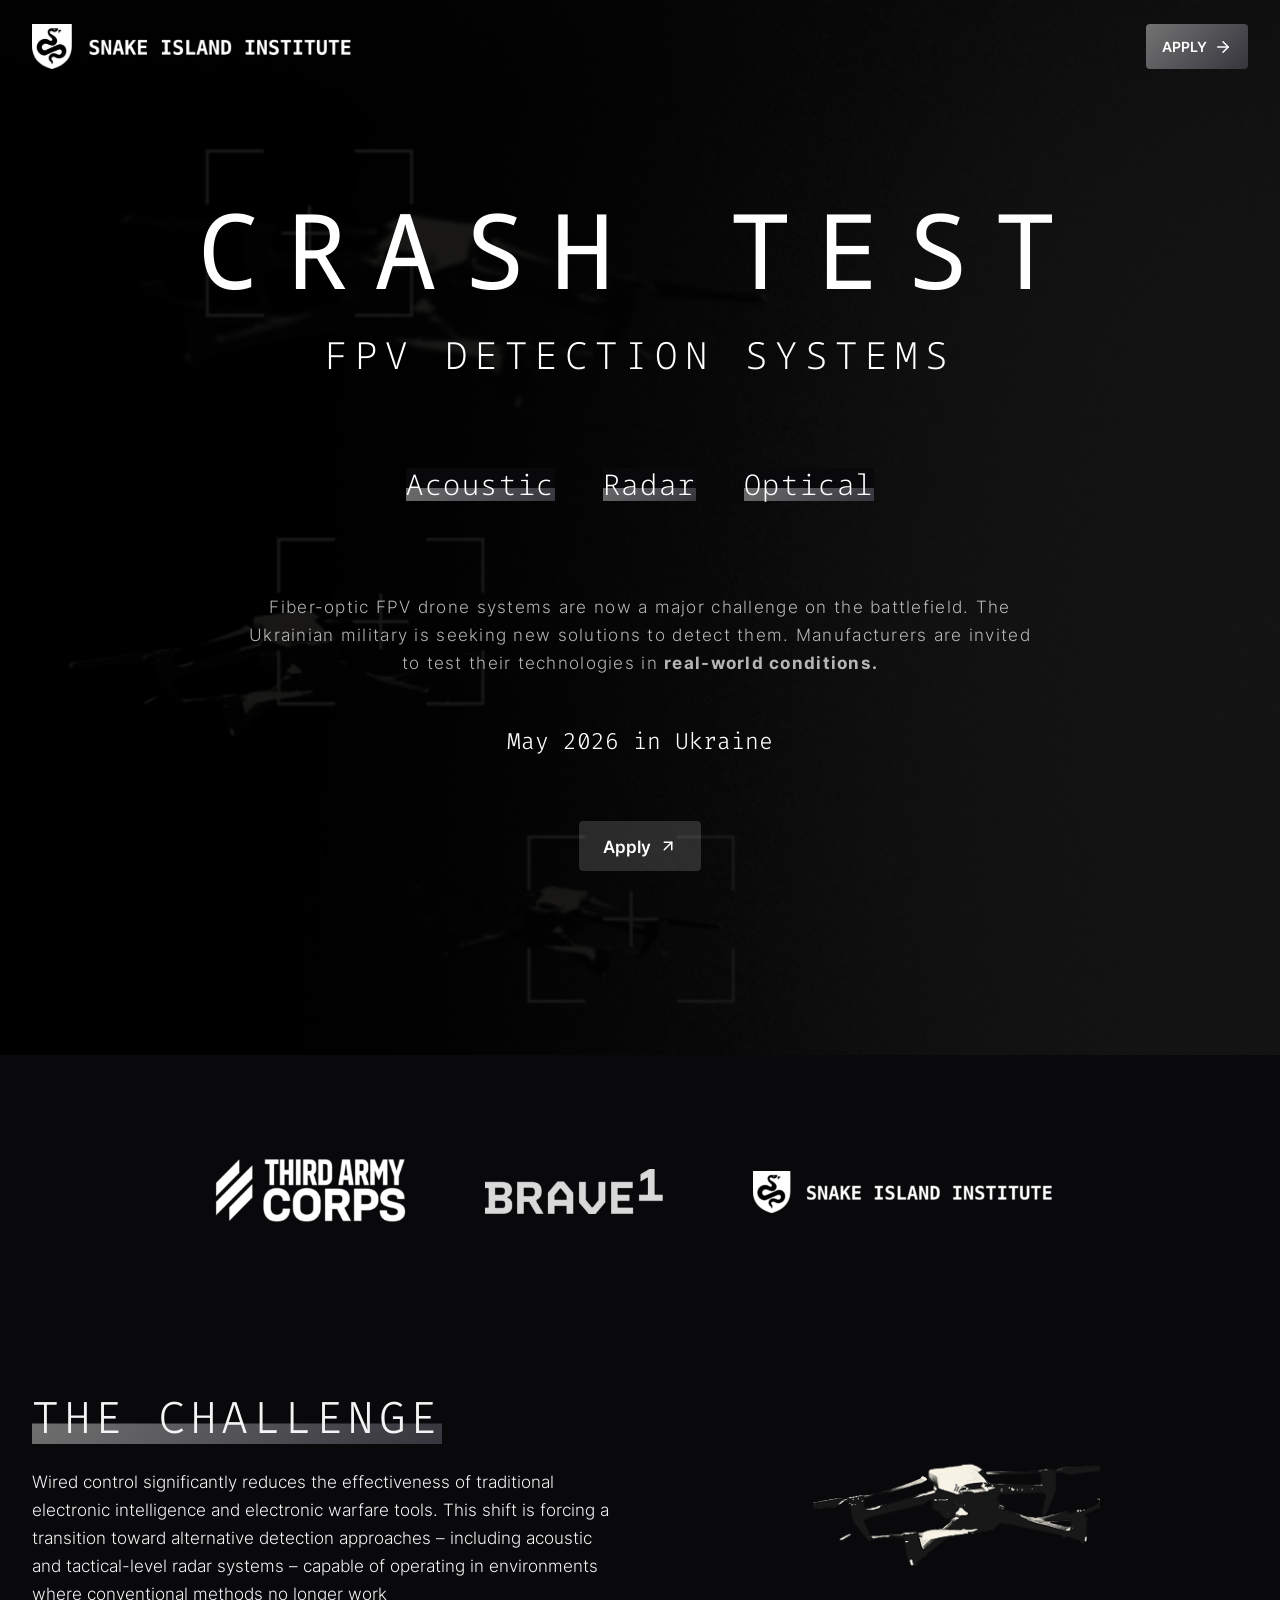
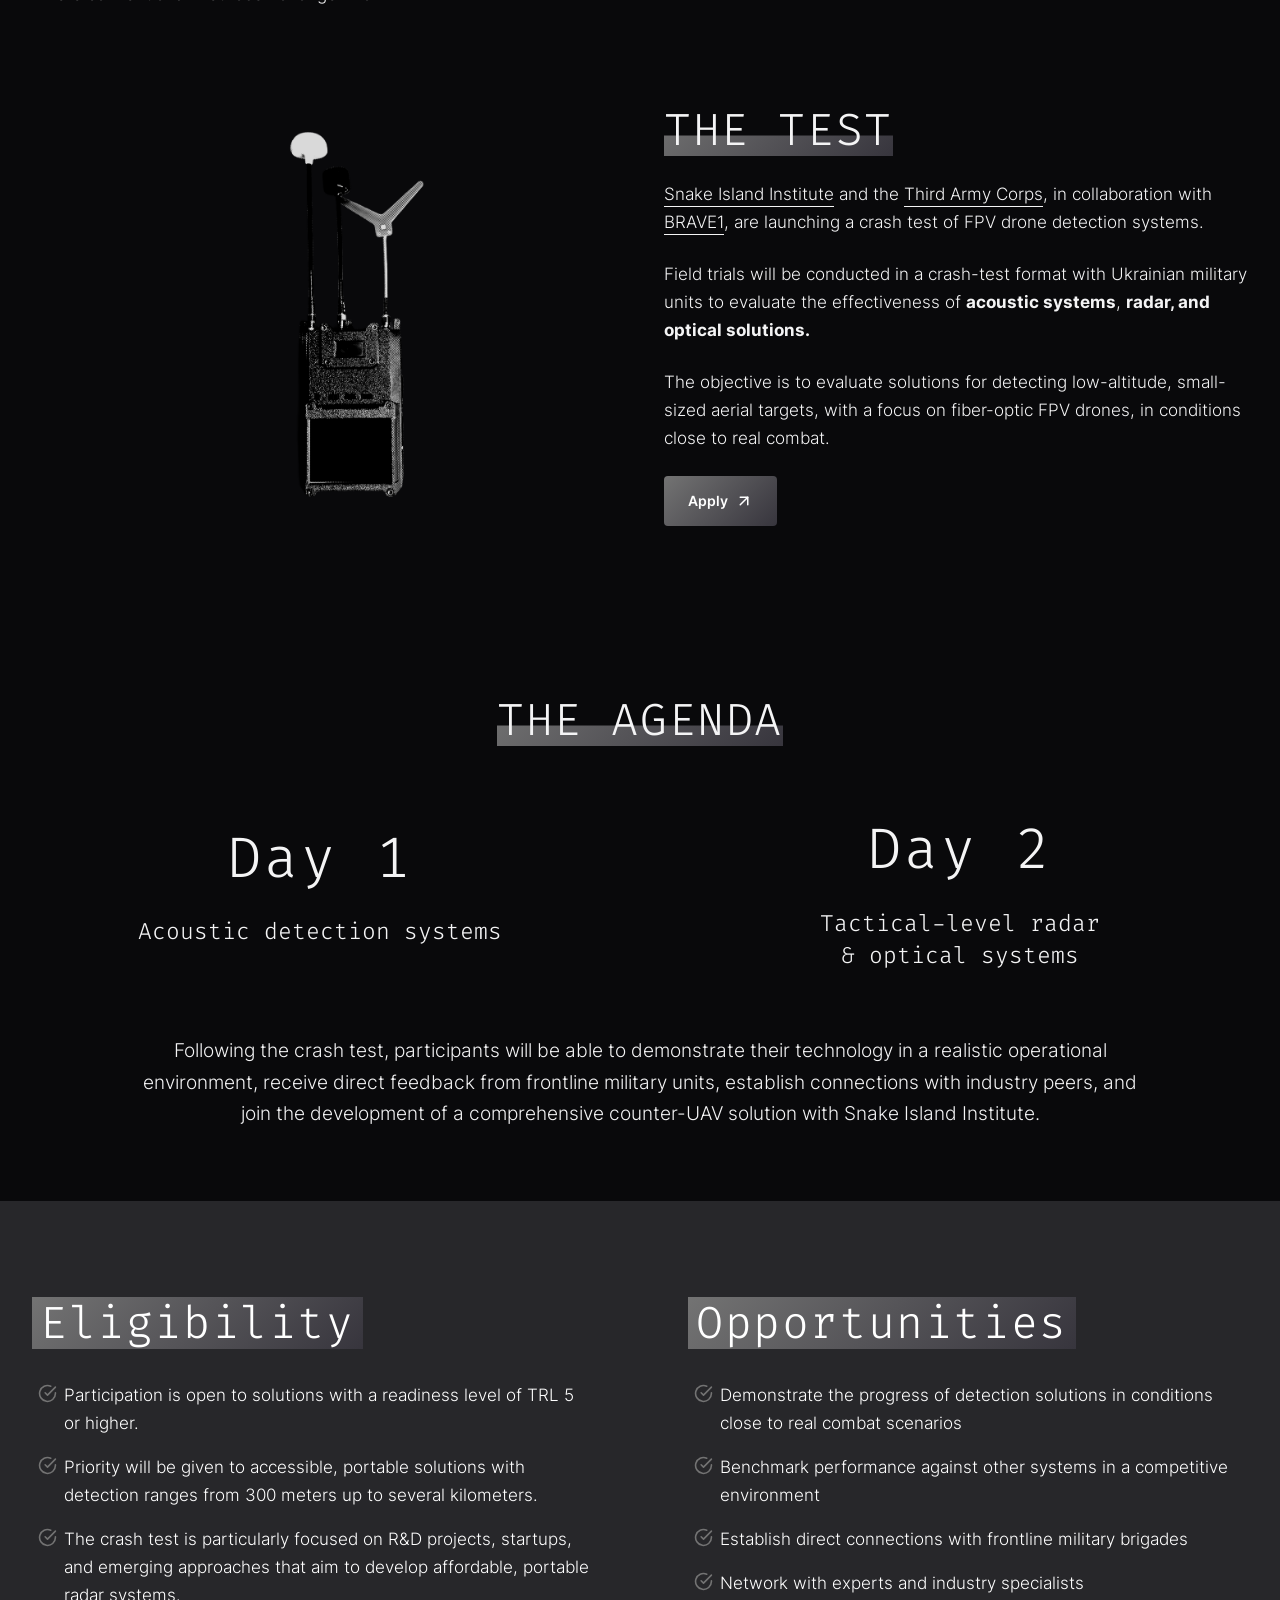
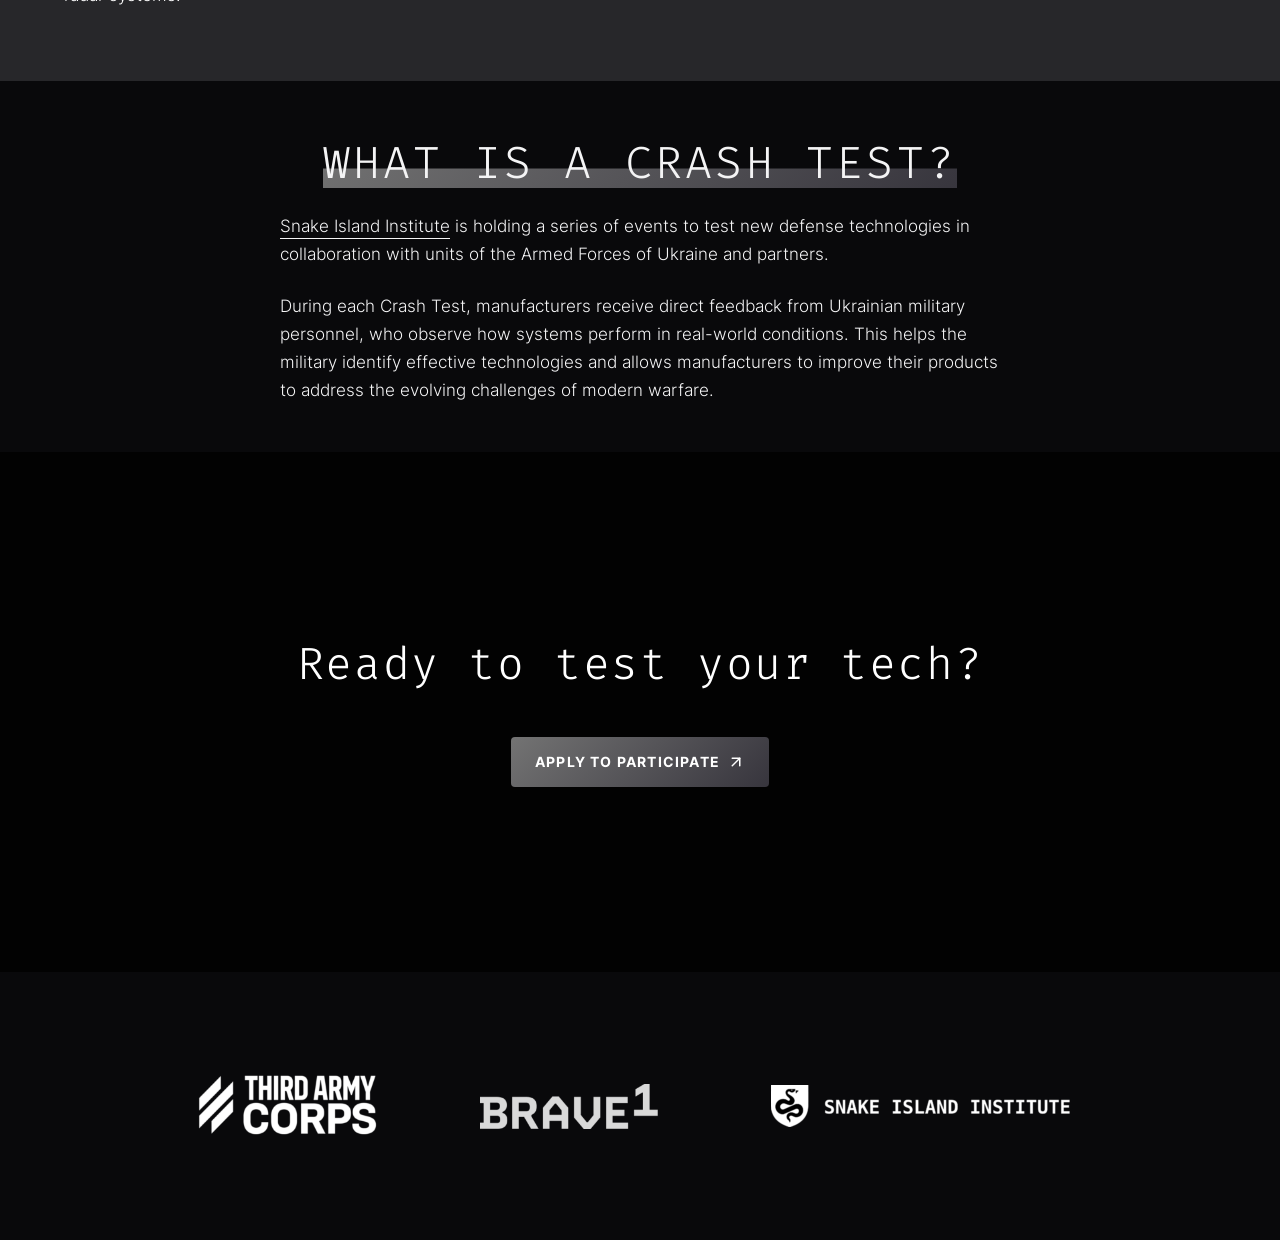
==== commit 617dae15: "Fix mobile spacing issue" ====
--- a/index.html
+++ b/index.html
@@ -118,7 +118,16 @@
   }
 }
 
-
+@media (max-width: 768px) {
+  .mobile-fit-row .wp-block-heading {
+    font-size: clamp(17px, 4vw, 19px) !important;
+  }
+
+  .mobile-fit-row .wp-block-paragraph,
+  .mobile-fit-row p {
+    font-size: clamp(14px, 3.5vw, 16px) !important;
+  }
+}
 :root :where(.wp-block-button .wp-block-button__link){padding-top: var(--wp--preset--spacing--x-small);padding-right: var(--wp--preset--spacing--small);padding-bottom: var(--wp--preset--spacing--x-small);padding-left: var(--wp--preset--spacing--small);}
 :root :where(.wp-block-buttons){border-radius: var(--wp--custom--border-radius--rounded);color: var(--wp--custom--color--text);}:root :where(.wp-block-buttons-is-layout-flow) > :first-child{margin-block-start: 0;}:root :where(.wp-block-buttons-is-layout-flow) > :last-child{margin-block-end: 0;}:root :where(.wp-block-buttons-is-layout-flow) > *{margin-block-start: var(--wp--preset--spacing--x-small);margin-block-end: 0;}:root :where(.wp-block-buttons-is-layout-constrained) > :first-child{margin-block-start: 0;}:root :where(.wp-block-buttons-is-layout-constrained) > :last-child{margin-block-end: 0;}:root :where(.wp-block-buttons-is-layout-constrained) > *{margin-block-start: var(--wp--preset--spacing--x-small);margin-block-end: 0;}:root :where(.wp-block-buttons-is-layout-flex){gap: var(--wp--preset--spacing--x-small);}:root :where(.wp-block-buttons-is-layout-grid){gap: var(--wp--preset--spacing--x-small);}
 :root :where(.wp-block-list){padding-left: var(--wp--preset--spacing--medium);}:root :where(.wp-block-list:not(.wp-block-list .wp-block-list)){border-radius: var(--wp--custom--border-radius--global);}
@@ -126,7 +135,7 @@
 /*# sourceURL=global-styles-inline-css */
 </style>
 <style id="core-block-supports-inline-css">
-.wp-elements-6e107b036c9a8a4373ed859cf96ebb82 a:where(:not(.wp-element-button)){color:var(--wp--preset--color--neutral-950);}.wp-container-core-group-is-layout-4a8ca3eb{flex-wrap:nowrap;gap:var(--wp--preset--spacing--x-small);}.wp-container-core-buttons-is-layout-d7af6e26{gap:0;}.wp-container-core-group-is-layout-cb46ffcb{flex-wrap:nowrap;justify-content:space-between;}.wp-container-core-group-is-layout-83a1974e{flex-wrap:nowrap;gap:var(--wp--preset--spacing--large);justify-content:center;}.wp-container-core-group-is-layout-58da26d9{flex-wrap:nowrap;gap:0;justify-content:center;}.wp-elements-56e3367ca095dff72a58a8682159abbd a:where(:not(.wp-element-button)){color:#ffffffb3;}.wp-container-core-group-is-layout-ec0fe091 > :where(:not(.alignleft):not(.alignright):not(.alignfull)){max-width:800px;margin-left:auto !important;margin-right:auto !important;}.wp-container-core-group-is-layout-ec0fe091 > .alignwide{max-width:800px;}.wp-container-core-group-is-layout-ec0fe091 .alignfull{max-width:none;}.wp-container-core-group-is-layout-ec0fe091 > .alignfull{margin-right:calc(var(--wp--preset--spacing--small) * -1);margin-left:calc(var(--wp--preset--spacing--small) * -1);}.wp-container-core-buttons-is-layout-a58630fa{justify-content:center;}.wp-container-core-group-is-layout-7fd381dd > *{margin-block-start:0;margin-block-end:0;}.wp-container-core-group-is-layout-7fd381dd > * + *{margin-block-start:var(--wp--preset--spacing--small);margin-block-end:0;}.wp-container-core-cover-is-layout-da604d14 > .alignfull{margin-right:calc(0px * -1);margin-left:calc(0px * -1);}.wp-container-core-cover-is-layout-da604d14 > *{margin-block-start:0;margin-block-end:0;}.wp-container-core-cover-is-layout-da604d14 > * + *{margin-block-start:0;margin-block-end:0;}.wp-container-content-69bc4bdf{grid-column:span 1;grid-row:span 1;}@container (max-width: 12rem ){.wp-container-content-69bc4bdf{grid-column:1/-1;}}.wp-container-content-869d6e6b{grid-column:span 1;grid-row:span 1;}@container (max-width: 12rem ){.wp-container-content-869d6e6b{grid-column:1/-1;}}.wp-container-core-columns-is-layout-318252f0{flex-wrap:nowrap;gap:var(--wp--preset--spacing--large) var(--wp--preset--spacing--large);}.wp-container-core-group-is-layout-6c531013{flex-wrap:nowrap;}.wp-container-core-group-is-layout-ddcc1fd1{flex-wrap:nowrap;gap:0;justify-content:center;}.wp-container-core-columns-is-layout-28f84493{flex-wrap:nowrap;}.wp-container-core-columns-is-layout-9a20cdea{flex-wrap:nowrap;gap:var(--wp--preset--spacing--medium) var(--wp--preset--spacing--large);}.wp-container-core-group-is-layout-06a449b1 > *{margin-block-start:0;margin-block-end:0;}.wp-container-core-group-is-layout-06a449b1 > * + *{margin-block-start:var(--wp--preset--spacing--2-x-large);margin-block-end:0;}.wp-container-core-group-is-layout-33e2f833{flex-wrap:nowrap;justify-content:center;}.wp-container-core-columns-is-layout-2d7698b3{flex-wrap:nowrap;gap:2em 0;}.wp-container-core-group-is-layout-c5783243 > *{margin-block-start:0;margin-block-end:0;}.wp-container-core-group-is-layout-c5783243 > * + *{margin-block-start:var(--wp--preset--spacing--2-x-small);margin-block-end:0;}.wp-container-core-group-is-layout-3f389dd0 > :where(:not(.alignleft):not(.alignright):not(.alignfull)){max-width:1000px;margin-left:auto !important;margin-right:auto !important;}.wp-container-core-group-is-layout-3f389dd0 > .alignwide{max-width:1000px;}.wp-container-core-group-is-layout-3f389dd0 .alignfull{max-width:none;}.wp-container-core-group-is-layout-3f389dd0 > .alignfull{margin-right:calc(var(--wp--preset--spacing--small) * -1);margin-left:calc(var(--wp--preset--spacing--small) * -1);}.wp-container-core-group-is-layout-3f389dd0 > *{margin-block-start:0;margin-block-end:0;}.wp-container-core-group-is-layout-3f389dd0 > * + *{margin-block-start:var(--wp--preset--spacing--x-small);margin-block-end:0;}.wp-container-core-group-is-layout-af8e5fad{flex-wrap:nowrap;gap:var(--wp--preset--spacing--large);justify-content:center;}.wp-elements-7402631cc9b3815ebc9f8da7e0a4759d a:where(:not(.wp-element-button)){color:var(--wp--preset--color--neutral-950);}.wp-container-core-group-is-layout-f66f9956{flex-wrap:nowrap;align-items:flex-start;}.wp-container-core-list-is-layout-fe9cc265{flex-direction:column;align-items:flex-start;}.wp-container-core-group-is-layout-2d729e81{flex-direction:column;align-items:flex-start;justify-content:flex-start;}.wp-container-content-9cfa9a5a{flex-grow:1;}.wp-container-core-group-is-layout-fe9cc265{flex-direction:column;align-items:flex-start;}.wp-container-core-columns-is-layout-b2b6e01b{flex-wrap:nowrap;gap:var(--wp--preset--spacing--small) var(--wp--preset--spacing--2-x-large);}.wp-container-core-group-is-layout-732ad4bd > *{margin-block-start:0;margin-block-end:0;}.wp-container-core-group-is-layout-732ad4bd > * + *{margin-block-start:var(--wp--preset--spacing--small);margin-block-end:0;}.wp-elements-381510b8f1a6594e6139d4f20f6716b5 a:where(:not(.wp-element-button)){color:var(--wp--preset--color--neutral-0);}.wp-container-core-group-is-layout-23441af8{flex-wrap:nowrap;justify-content:center;}.wp-elements-c243e93375f56763a2e452de3ce292ab a:where(:not(.wp-element-button)){color:#ffffffa8;}.wp-container-core-buttons-is-layout-a89b3969{justify-content:center;}.wp-container-core-cover-is-layout-1687fb2a > *{margin-block-start:0;margin-block-end:0;}.wp-container-core-cover-is-layout-1687fb2a > * + *{margin-block-start:var(--wp--preset--spacing--large);margin-block-end:0;}.wp-container-core-columns-is-layout-190a76f8{flex-wrap:nowrap;gap:0 var(--wp--preset--spacing--large);}.wp-container-core-group-is-layout-5429f13c{flex-wrap:nowrap;gap:0;justify-content:center;}.wp-container-core-group-is-layout-a77db08e > *{margin-block-start:0;margin-block-end:0;}.wp-container-core-group-is-layout-a77db08e > * + *{margin-block-start:0;margin-block-end:0;}
+.wp-elements-4b92776f02cc43e5537fff211bc7eaf8 a:where(:not(.wp-element-button)){color:var(--wp--preset--color--neutral-950);}.wp-container-core-group-is-layout-4a8ca3eb{flex-wrap:nowrap;gap:var(--wp--preset--spacing--x-small);}.wp-container-core-buttons-is-layout-d7af6e26{gap:0;}.wp-container-core-group-is-layout-cb46ffcb{flex-wrap:nowrap;justify-content:space-between;}.wp-container-core-group-is-layout-a5128b22{flex-wrap:nowrap;gap:var(--wp--preset--spacing--large);justify-content:center;}.wp-container-core-group-is-layout-346aea80{flex-wrap:nowrap;gap:0;justify-content:center;}.wp-elements-56e3367ca095dff72a58a8682159abbd a:where(:not(.wp-element-button)){color:#ffffffb3;}.wp-container-core-group-is-layout-ec0fe091 > :where(:not(.alignleft):not(.alignright):not(.alignfull)){max-width:800px;margin-left:auto !important;margin-right:auto !important;}.wp-container-core-group-is-layout-ec0fe091 > .alignwide{max-width:800px;}.wp-container-core-group-is-layout-ec0fe091 .alignfull{max-width:none;}.wp-container-core-group-is-layout-ec0fe091 > .alignfull{margin-right:calc(var(--wp--preset--spacing--small) * -1);margin-left:calc(var(--wp--preset--spacing--small) * -1);}.wp-container-core-buttons-is-layout-a58630fa{justify-content:center;}.wp-container-core-group-is-layout-223772a3 > .alignfull{margin-right:calc(0px * -1);margin-left:calc(0px * -1);}.wp-container-core-group-is-layout-223772a3 > *{margin-block-start:0;margin-block-end:0;}.wp-container-core-group-is-layout-223772a3 > * + *{margin-block-start:var(--wp--preset--spacing--small);margin-block-end:0;}.wp-container-core-cover-is-layout-da604d14 > .alignfull{margin-right:calc(0px * -1);margin-left:calc(0px * -1);}.wp-container-core-cover-is-layout-da604d14 > *{margin-block-start:0;margin-block-end:0;}.wp-container-core-cover-is-layout-da604d14 > * + *{margin-block-start:0;margin-block-end:0;}.wp-container-content-69bc4bdf{grid-column:span 1;grid-row:span 1;}@container (max-width: 12rem ){.wp-container-content-69bc4bdf{grid-column:1/-1;}}.wp-container-content-869d6e6b{grid-column:span 1;grid-row:span 1;}@container (max-width: 12rem ){.wp-container-content-869d6e6b{grid-column:1/-1;}}.wp-container-core-columns-is-layout-318252f0{flex-wrap:nowrap;gap:var(--wp--preset--spacing--large) var(--wp--preset--spacing--large);}.wp-container-core-group-is-layout-6c531013{flex-wrap:nowrap;}.wp-container-core-group-is-layout-ddcc1fd1{flex-wrap:nowrap;gap:0;justify-content:center;}.wp-container-core-columns-is-layout-28f84493{flex-wrap:nowrap;}.wp-container-core-columns-is-layout-9a20cdea{flex-wrap:nowrap;gap:var(--wp--preset--spacing--medium) var(--wp--preset--spacing--large);}.wp-container-core-group-is-layout-06a449b1 > *{margin-block-start:0;margin-block-end:0;}.wp-container-core-group-is-layout-06a449b1 > * + *{margin-block-start:var(--wp--preset--spacing--2-x-large);margin-block-end:0;}.wp-container-core-group-is-layout-33e2f833{flex-wrap:nowrap;justify-content:center;}.wp-container-core-columns-is-layout-2d7698b3{flex-wrap:nowrap;gap:2em 0;}.wp-container-core-group-is-layout-c5783243 > *{margin-block-start:0;margin-block-end:0;}.wp-container-core-group-is-layout-c5783243 > * + *{margin-block-start:var(--wp--preset--spacing--2-x-small);margin-block-end:0;}.wp-container-core-group-is-layout-3f389dd0 > :where(:not(.alignleft):not(.alignright):not(.alignfull)){max-width:1000px;margin-left:auto !important;margin-right:auto !important;}.wp-container-core-group-is-layout-3f389dd0 > .alignwide{max-width:1000px;}.wp-container-core-group-is-layout-3f389dd0 .alignfull{max-width:none;}.wp-container-core-group-is-layout-3f389dd0 > .alignfull{margin-right:calc(var(--wp--preset--spacing--small) * -1);margin-left:calc(var(--wp--preset--spacing--small) * -1);}.wp-container-core-group-is-layout-3f389dd0 > *{margin-block-start:0;margin-block-end:0;}.wp-container-core-group-is-layout-3f389dd0 > * + *{margin-block-start:var(--wp--preset--spacing--x-small);margin-block-end:0;}.wp-container-core-group-is-layout-af8e5fad{flex-wrap:nowrap;gap:var(--wp--preset--spacing--large);justify-content:center;}.wp-elements-34e8264aefb08740ef0ed9881adfec8d a:where(:not(.wp-element-button)){color:var(--wp--preset--color--neutral-950);}.wp-container-core-group-is-layout-f66f9956{flex-wrap:nowrap;align-items:flex-start;}.wp-container-core-list-is-layout-fe9cc265{flex-direction:column;align-items:flex-start;}.wp-container-core-group-is-layout-2d729e81{flex-direction:column;align-items:flex-start;justify-content:flex-start;}.wp-container-core-group-is-layout-fe9cc265{flex-direction:column;align-items:flex-start;}.wp-container-core-columns-is-layout-211c796b{flex-wrap:nowrap;gap:var(--wp--preset--spacing--small) var(--wp--preset--spacing--2-x-large);}.wp-container-core-group-is-layout-7db9d80f > .alignfull{margin-right:calc(0px * -1);margin-left:calc(0px * -1);}.wp-container-core-group-is-layout-732ad4bd > *{margin-block-start:0;margin-block-end:0;}.wp-container-core-group-is-layout-732ad4bd > * + *{margin-block-start:var(--wp--preset--spacing--small);margin-block-end:0;}.wp-elements-381510b8f1a6594e6139d4f20f6716b5 a:where(:not(.wp-element-button)){color:var(--wp--preset--color--neutral-0);}.wp-container-core-group-is-layout-23441af8{flex-wrap:nowrap;justify-content:center;}.wp-elements-c243e93375f56763a2e452de3ce292ab a:where(:not(.wp-element-button)){color:#ffffffa8;}.wp-container-core-buttons-is-layout-a89b3969{justify-content:center;}.wp-container-core-cover-is-layout-1687fb2a > *{margin-block-start:0;margin-block-end:0;}.wp-container-core-cover-is-layout-1687fb2a > * + *{margin-block-start:var(--wp--preset--spacing--large);margin-block-end:0;}.wp-container-content-9cfa9a5a{flex-grow:1;}.wp-container-core-columns-is-layout-190a76f8{flex-wrap:nowrap;gap:0 var(--wp--preset--spacing--large);}.wp-container-core-group-is-layout-5429f13c{flex-wrap:nowrap;gap:0;justify-content:center;}.wp-container-core-group-is-layout-3e8e1870 > *{margin-block-start:0;margin-block-end:0;}.wp-container-core-group-is-layout-3e8e1870 > * + *{margin-block-start:0;margin-block-end:0;}.wp-container-core-group-is-layout-9817af40{flex-wrap:nowrap;justify-content:center;}
 /*# sourceURL=core-block-supports-inline-css */
 </style>
 <style id="wp-block-template-skip-link-inline-css">
@@ -271,9 +280,9 @@
 <body class="home blog wp-custom-logo wp-embed-responsive wp-theme-plover wp-child-theme-pulse-folio is-style-dark default-mode-dark">
 
 <div class="wp-site-blocks">
-<div class="wp-block-group is-nowrap is-layout-flex wp-container-core-group-is-layout-6c531013 wp-block-group-is-layout-flex">
-<main class="wp-block-group alignfull is-layout-flow wp-container-core-group-is-layout-a77db08e wp-block-group-is-layout-flow">
-<div class="wp-block-cover alignfull has-custom-content-position is-position-top-center is-style-dark has-neutral-950-color has-text-color has-link-color wp-elements-6e107b036c9a8a4373ed859cf96ebb82" style="padding-top:0;padding-right:0;padding-bottom:0;padding-left:0;min-height:900px;aspect-ratio:unset;"><img width="819" height="1024" class="wp-block-cover__image-background wp-image-259 size-large" alt="" src="/wp-content/uploads/2026/04/crash-test-background-819x1024.jpg" style="object-position:56% 31%" data-object-fit="cover" data-object-position="56% 31%" srcset="/wp-content/uploads/2026/04/crash-test-background-819x1024.jpg 819w, /wp-content/uploads/2026/04/crash-test-background-240x300.jpg 240w, /wp-content/uploads/2026/04/crash-test-background-768x960.jpg 768w, /wp-content/uploads/2026/04/crash-test-background-1229x1536.jpg 1229w, /wp-content/uploads/2026/04/crash-test-background-1638x2048.jpg 1638w, /wp-content/uploads/2026/04/crash-test-background.jpg 1728w" sizes="(max-width: 819px) 100vw, 819px"><span aria-hidden="true" class="wp-block-cover__background has-black-background-color has-background-dim-90 has-background-dim"></span><div class="wp-block-cover__inner-container has-global-padding is-layout-constrained wp-container-core-cover-is-layout-da604d14 wp-block-cover-is-layout-constrained"><header class="alignfull wp-block-template-part"><div class="wp-block-group alignfull has-sticky-border-bottom has-sticky-dark-background is-style-default site-header has-transparent-background-color has-background has-global-padding is-layout-constrained wp-block-group-is-layout-constrained plover-is-sticky-block" style="padding-top:var(--wp--preset--spacing--small);padding-bottom:var(--wp--preset--spacing--small)" data-sticky-container="document">
+<div class="wp-block-group is-content-justification-center is-nowrap is-layout-flex wp-container-core-group-is-layout-9817af40 wp-block-group-is-layout-flex" style="padding-right:0;padding-left:0">
+<main class="wp-block-group alignfull is-layout-flow wp-container-core-group-is-layout-3e8e1870 wp-block-group-is-layout-flow" style="padding-right:0;padding-left:0">
+<div class="wp-block-cover alignfull has-custom-content-position is-position-top-center is-style-dark has-neutral-950-color has-text-color has-link-color wp-elements-4b92776f02cc43e5537fff211bc7eaf8" style="padding-top:0;padding-right:0;padding-bottom:0;padding-left:0;min-height:900px;aspect-ratio:unset;"><img width="819" height="1024" class="wp-block-cover__image-background wp-image-259 size-large" alt="" src="/wp-content/uploads/2026/04/crash-test-background-819x1024.jpg" style="object-position:56% 31%" data-object-fit="cover" data-object-position="56% 31%" srcset="/wp-content/uploads/2026/04/crash-test-background-819x1024.jpg 819w, /wp-content/uploads/2026/04/crash-test-background-240x300.jpg 240w, /wp-content/uploads/2026/04/crash-test-background-768x960.jpg 768w, /wp-content/uploads/2026/04/crash-test-background-1229x1536.jpg 1229w, /wp-content/uploads/2026/04/crash-test-background-1638x2048.jpg 1638w, /wp-content/uploads/2026/04/crash-test-background.jpg 1728w" sizes="(max-width: 819px) 100vw, 819px"><span aria-hidden="true" class="wp-block-cover__background has-black-background-color has-background-dim-90 has-background-dim"></span><div class="wp-block-cover__inner-container has-global-padding is-layout-constrained wp-container-core-cover-is-layout-da604d14 wp-block-cover-is-layout-constrained"><header class="alignfull wp-block-template-part"><div class="wp-block-group alignfull has-sticky-border-bottom has-sticky-dark-background is-style-default site-header has-transparent-background-color has-background has-global-padding is-layout-constrained wp-block-group-is-layout-constrained plover-is-sticky-block" style="padding-top:var(--wp--preset--spacing--small);padding-bottom:var(--wp--preset--spacing--small)" data-sticky-container="document">
 <div class="wp-block-group alignwide is-content-justification-space-between is-nowrap is-layout-flex wp-container-core-group-is-layout-cb46ffcb wp-block-group-is-layout-flex">
 <div class="wp-block-group is-nowrap is-layout-flex wp-container-core-group-is-layout-4a8ca3eb wp-block-group-is-layout-flex"><div class="wp-block-site-logo"><a href="/" class="custom-logo-link" rel="home" aria-current="page"><img width="320" height="44" src="/wp-content/uploads/2026/04/LogoSII_white.png" class="custom-logo" alt="" decoding="async" srcset="/wp-content/uploads/2026/04/LogoSII_white.png 2001w, /wp-content/uploads/2026/04/LogoSII_white-300x42.png 300w, /wp-content/uploads/2026/04/LogoSII_white-1024x143.png 1024w, /wp-content/uploads/2026/04/LogoSII_white-768x107.png 768w, /wp-content/uploads/2026/04/LogoSII_white-1536x215.png 1536w" sizes="(max-width: 320px) 100vw, 320px"></a></div></div>
 
@@ -295,9 +304,9 @@
 </header>
 
 
-<div class="wp-block-group alignfull is-style-default has-global-padding is-layout-constrained wp-container-core-group-is-layout-7fd381dd wp-block-group-is-layout-constrained" style="padding-top:var(--wp--preset--spacing--2-x-large);padding-bottom:var(--wp--preset--spacing--2-x-large)">
-<div class="wp-block-group alignfull is-layout-flow wp-block-group-is-layout-flow">
-<h1 class="wp-block-heading alignwide has-text-align-center has-noto-sans-mono-font-family" style="padding-top:0;padding-right:0;padding-bottom:0;padding-left:0;font-size:clamp(3.615rem, 3.615rem + ((1vw - 0.2rem) * 4.856), 7.5rem);font-style:normal;font-weight:400;letter-spacing:1.7rem">CRASH TEST</h1>
+<div class="wp-block-group alignfull is-style-default has-global-padding is-layout-constrained wp-container-core-group-is-layout-223772a3 wp-block-group-is-layout-constrained" style="padding-top:var(--wp--preset--spacing--2-x-large);padding-right:0;padding-bottom:var(--wp--preset--spacing--2-x-large);padding-left:0">
+<div class="wp-block-group alignfull is-layout-flow wp-block-group-is-layout-flow" style="padding-right:0;padding-left:0">
+<h1 class="wp-block-heading alignwide has-text-align-center has-noto-sans-mono-font-family" style="padding-top:0;padding-right:0;padding-bottom:0;padding-left:0;font-size:clamp(3.615rem, 3.615rem + ((1vw - 0.2rem) * 4.856), 7.5rem);font-style:normal;font-weight:400;letter-spacing:1.6rem">CRASH TEST</h1>
 
 
 
@@ -309,8 +318,8 @@
 
 
 
-<div class="wp-block-group is-content-justification-center is-nowrap is-layout-flex wp-container-core-group-is-layout-58da26d9 wp-block-group-is-layout-flex" style="padding-top:var(--wp--preset--spacing--2-x-small);padding-right:0;padding-bottom:var(--wp--preset--spacing--2-x-small);padding-left:0">
-<div class="wp-block-group is-content-justification-center is-nowrap is-layout-flex wp-container-core-group-is-layout-83a1974e wp-block-group-is-layout-flex" style="padding-top:0;padding-right:var(--wp--preset--spacing--2-x-small);padding-bottom:0;padding-left:var(--wp--preset--spacing--2-x-small)"><h2 class="wp-block-heading has-text-align-center has-primary-gradient-background has-background has-noto-sans-mono-font-family has-3-x-large-font-size" style="border-style:none;border-width:0px;border-top-left-radius:0px;border-top-right-radius:0px;border-bottom-left-radius:0px;border-bottom-right-radius:0px;margin-top:0;margin-right:0;margin-bottom:0;margin-left:0;padding-top:0;padding-right:0;padding-bottom:0;padding-left:0;letter-spacing:0.1rem;box-shadow:inset 0em 0.7em var(--wp--preset--color--neutral-0);">Acoustic</h2>
+<div class="wp-block-group is-content-justification-center is-nowrap is-layout-flex wp-container-core-group-is-layout-346aea80 wp-block-group-is-layout-flex" style="padding-top:var(--wp--preset--spacing--2-x-small);padding-right:var(--wp--preset--spacing--x-small);padding-bottom:var(--wp--preset--spacing--2-x-small);padding-left:var(--wp--preset--spacing--x-small)">
+<div class="wp-block-group mobile-fit-row is-content-justification-center is-nowrap is-layout-flex wp-container-core-group-is-layout-a5128b22 wp-block-group-is-layout-flex" style="padding-top:0;padding-right:0;padding-bottom:0;padding-left:0"><h2 class="wp-block-heading has-text-align-center has-primary-gradient-background has-background has-noto-sans-mono-font-family has-3-x-large-font-size" style="border-style:none;border-width:0px;border-top-left-radius:0px;border-top-right-radius:0px;border-bottom-left-radius:0px;border-bottom-right-radius:0px;margin-top:0;margin-right:0;margin-bottom:0;margin-left:0;padding-top:0;padding-right:0;padding-bottom:0;padding-left:0;letter-spacing:0.1rem;box-shadow:inset 0em 0.7em var(--wp--preset--color--neutral-0);">Acoustic</h2>
 
 
 <h2 class="wp-block-heading has-text-align-center has-primary-gradient-background has-background has-noto-sans-mono-font-family has-3-x-large-font-size" style="border-style:none;border-width:0px;border-top-left-radius:0px;border-top-right-radius:0px;border-bottom-left-radius:0px;border-bottom-right-radius:0px;margin-top:0;margin-right:0;margin-bottom:0;margin-left:0;padding-top:0;padding-right:0;padding-bottom:0;padding-left:0;letter-spacing:0.1rem;box-shadow:inset 0em 0.7em var(--wp--preset--color--neutral-0);">Radar</h2>
@@ -329,11 +338,11 @@
 <div class="wp-block-group has-global-padding is-layout-constrained wp-container-core-group-is-layout-ec0fe091 wp-block-group-is-layout-constrained" style="padding-right:var(--wp--preset--spacing--small);padding-left:var(--wp--preset--spacing--small)">
 <p class="has-text-align-center has-text-color has-link-color has-inter-font-family wp-elements-56e3367ca095dff72a58a8682159abbd" style="color:#ffffffb3;letter-spacing:0.08rem">Fiber-optic FPV drone systems are now a major challenge on the battlefield. The Ukrainian military is seeking new solutions to detect them. Manufacturers are invited to test their technologies in <strong>real-world conditions.</strong></p>
 </div>
-</div>
 
 
 
 <h4 class="wp-block-heading has-text-align-center has-2-x-large-font-size" style="margin-top:var(--wp--preset--spacing--large);margin-bottom:var(--wp--preset--spacing--large)">May 2026 in Ukraine</h4>
+</div>
 
 
 
@@ -452,7 +461,7 @@
 
 <div class="wp-block-column is-vertically-aligned-bottom is-layout-flow wp-block-column-is-layout-flow" style="flex-basis:50%">
 <div class="wp-block-group has-global-padding is-layout-constrained wp-block-group-is-layout-constrained">
-<div class="wp-block-group has-global-padding is-layout-constrained wp-block-group-is-layout-constrained" style="padding-top:var(--wp--preset--spacing--x-small);padding-bottom:var(--wp--preset--spacing--x-small)">
+<div class="wp-block-group has-global-padding is-layout-constrained wp-block-group-is-layout-constrained" style="padding-top:var(--wp--preset--spacing--small);padding-bottom:var(--wp--preset--spacing--small)">
 <h1 class="wp-block-heading has-text-align-center has-6-x-large-font-size" style="letter-spacing:0.2rem">Day 2</h1>
 
 
@@ -474,12 +483,12 @@
 
 
 
-<div class="wp-block-group alignfull is-style-dark has-neutral-950-color has-neutral-200-background-color has-text-color has-background has-link-color wp-elements-7402631cc9b3815ebc9f8da7e0a4759d is-layout-flow wp-block-group-is-layout-flow" style="padding-top:var(--wp--preset--spacing--2-x-large);padding-bottom:var(--wp--preset--spacing--x-large)">
-<div class="wp-block-group has-global-padding is-layout-constrained wp-block-group-is-layout-constrained">
-<div class="wp-block-columns alignwide is-style-columns-reverse is-layout-flex wp-container-core-columns-is-layout-b2b6e01b wp-block-columns-is-layout-flex">
+<div class="wp-block-group alignfull is-style-dark has-neutral-950-color has-neutral-200-background-color has-text-color has-background has-link-color wp-elements-34e8264aefb08740ef0ed9881adfec8d is-layout-flow wp-block-group-is-layout-flow" style="padding-top:var(--wp--preset--spacing--2-x-large);padding-right:0;padding-bottom:var(--wp--preset--spacing--x-large);padding-left:0">
+<div class="wp-block-group has-global-padding is-layout-constrained wp-container-core-group-is-layout-7db9d80f wp-block-group-is-layout-constrained" style="padding-right:0;padding-left:0">
+<div class="wp-block-columns alignwide is-style-columns-reverse is-layout-flex wp-container-core-columns-is-layout-211c796b wp-block-columns-is-layout-flex" style="padding-right:0;padding-left:0">
 <div class="wp-block-column is-vertically-aligned-top is-layout-flow wp-block-column-is-layout-flow">
 <div class="wp-block-group is-vertical is-layout-flex wp-container-core-group-is-layout-2d729e81 wp-block-group-is-layout-flex">
-<div class="wp-block-group is-nowrap is-layout-flex wp-container-core-group-is-layout-f66f9956 wp-block-group-is-layout-flex"><h2 class="wp-block-heading has-primary-gradient-background has-background has-5-x-large-font-size is-display-inline-desktop is-display-inline-tablet is-display-inline-mobile" style="padding-top:0;padding-right:var(--wp--preset--spacing--2-x-small);padding-bottom:0;padding-left:var(--wp--preset--spacing--2-x-small);letter-spacing:0.2rem;">Eligibility</h2>
+<div class="wp-block-group is-nowrap is-layout-flex wp-container-core-group-is-layout-f66f9956 wp-block-group-is-layout-flex"><h2 class="wp-block-heading has-primary-gradient-background has-background has-5-x-large-font-size is-display-inline-desktop is-display-inline-tablet is-display-inline-mobile" style="padding-top:0;padding-right:var(--wp--preset--spacing--2-x-small);padding-bottom:0;padding-left:var(--wp--preset--spacing--2-x-small);letter-spacing:0.1rem;">Eligibility</h2>
 </div>
 
 
@@ -499,9 +508,9 @@
 
 
 
-<div class="wp-block-column is-vertically-aligned-top is-layout-flow wp-block-column-is-layout-flow">
+<div class="wp-block-column is-vertically-aligned-top is-layout-flow wp-block-column-is-layout-flow" style="padding-right:0;padding-left:0">
 <div class="wp-block-group is-vertical is-layout-flex wp-container-core-group-is-layout-fe9cc265 wp-block-group-is-layout-flex">
-<div class="wp-block-group is-nowrap is-layout-flex wp-container-core-group-is-layout-6c531013 wp-block-group-is-layout-flex"><h2 class="wp-block-heading has-primary-gradient-background has-background has-5-x-large-font-size wp-container-content-9cfa9a5a is-display-inline-desktop is-display-inline-tablet is-display-inline-mobile" style="padding-top:0;padding-right:var(--wp--preset--spacing--2-x-small);padding-bottom:0;padding-left:var(--wp--preset--spacing--2-x-small);letter-spacing:0.2rem;">Opportunities</h2>
+<div class="wp-block-group is-nowrap is-layout-flex wp-container-core-group-is-layout-6c531013 wp-block-group-is-layout-flex"><h2 class="wp-block-heading has-primary-gradient-background has-background has-5-x-large-font-size is-display-inline-desktop is-display-inline-tablet is-display-inline-mobile" style="padding-top:0;padding-right:var(--wp--preset--spacing--2-x-small);padding-bottom:0;padding-left:var(--wp--preset--spacing--2-x-small);letter-spacing:0.1rem;">Opportunities</h2>
 </div>
 
 
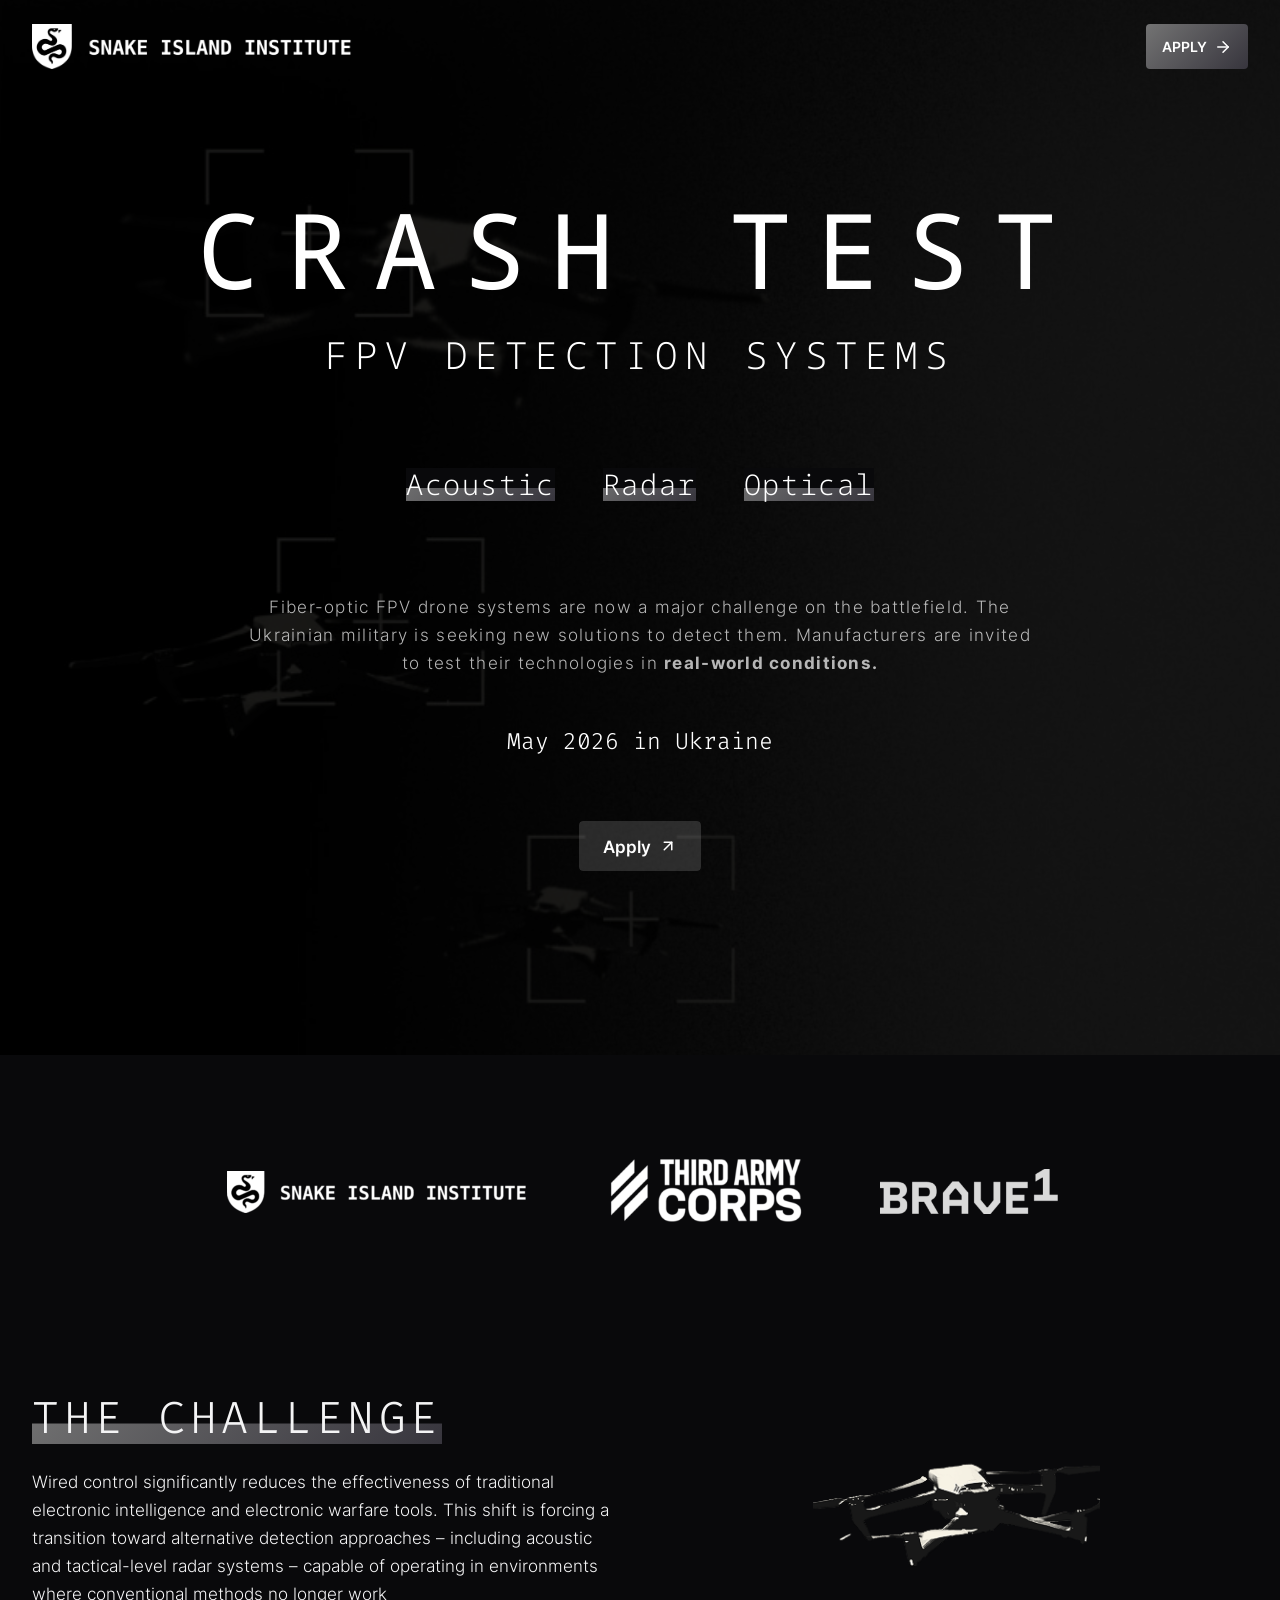
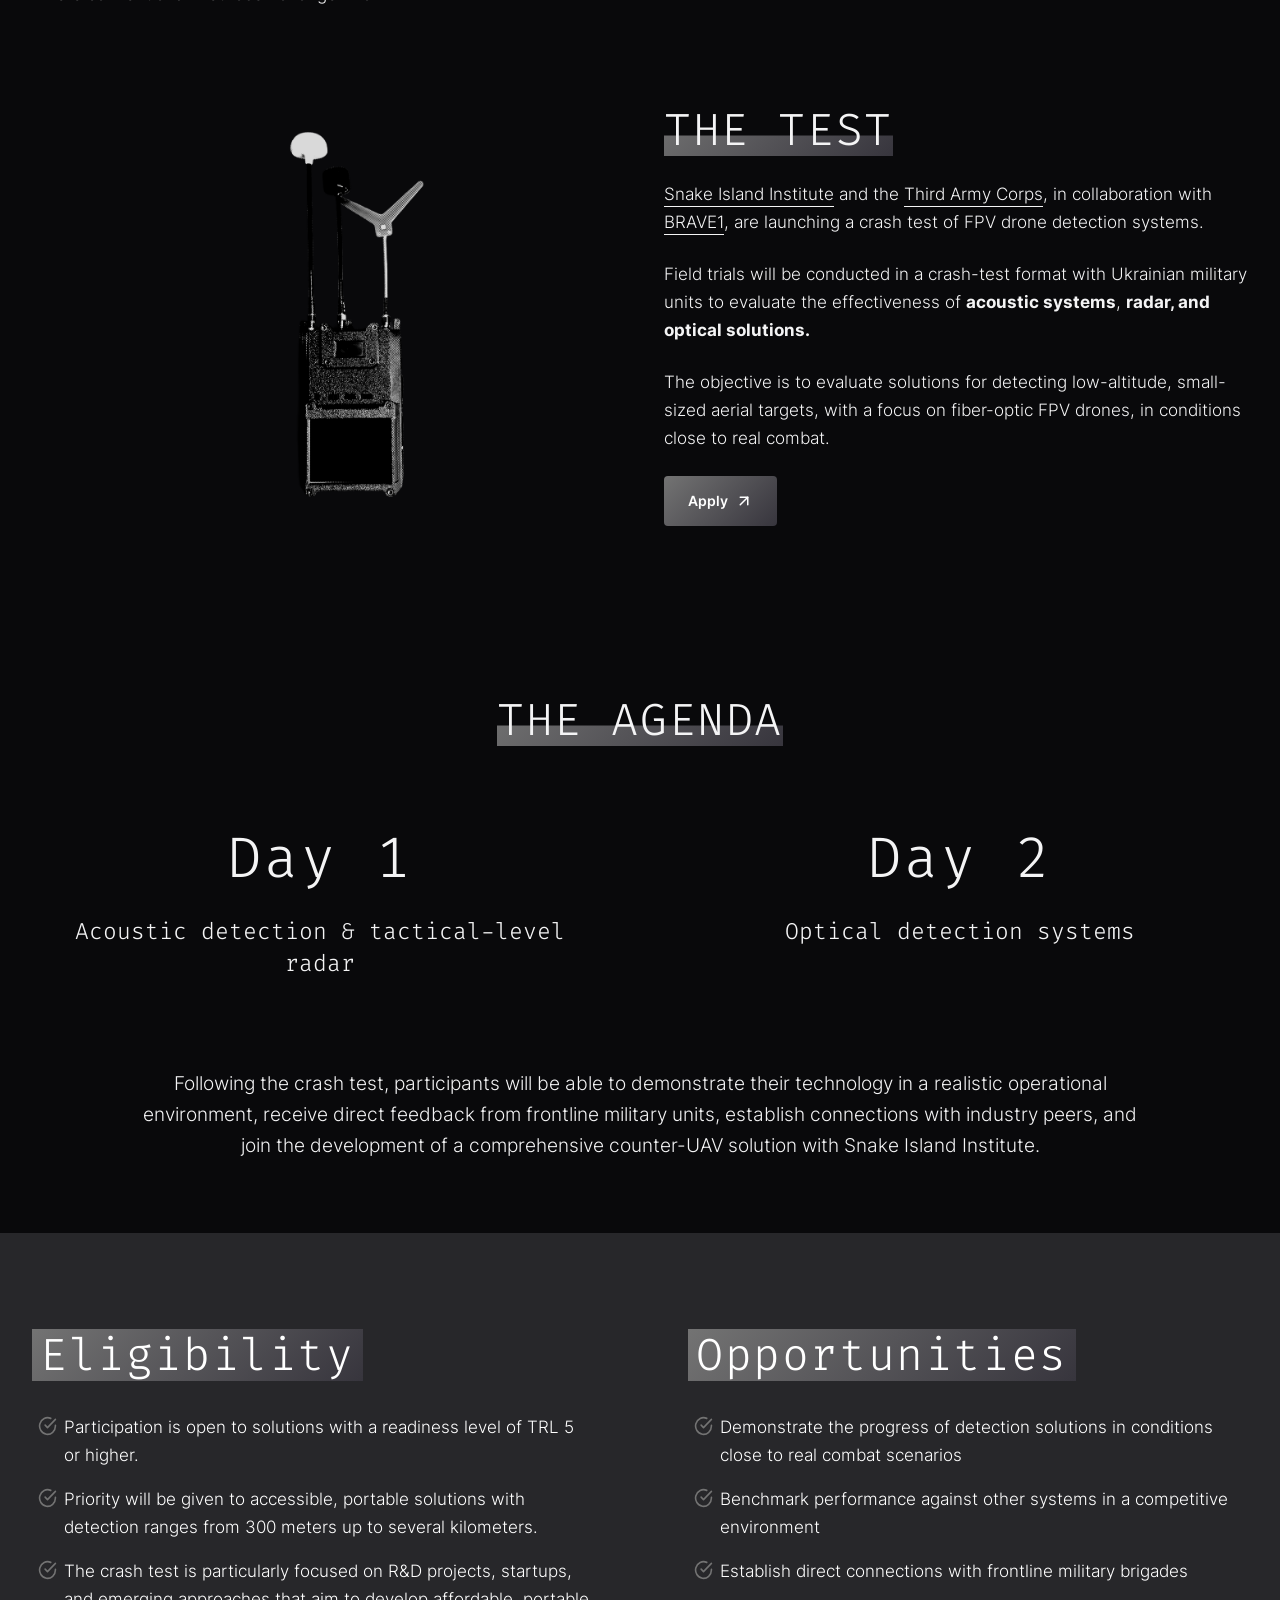
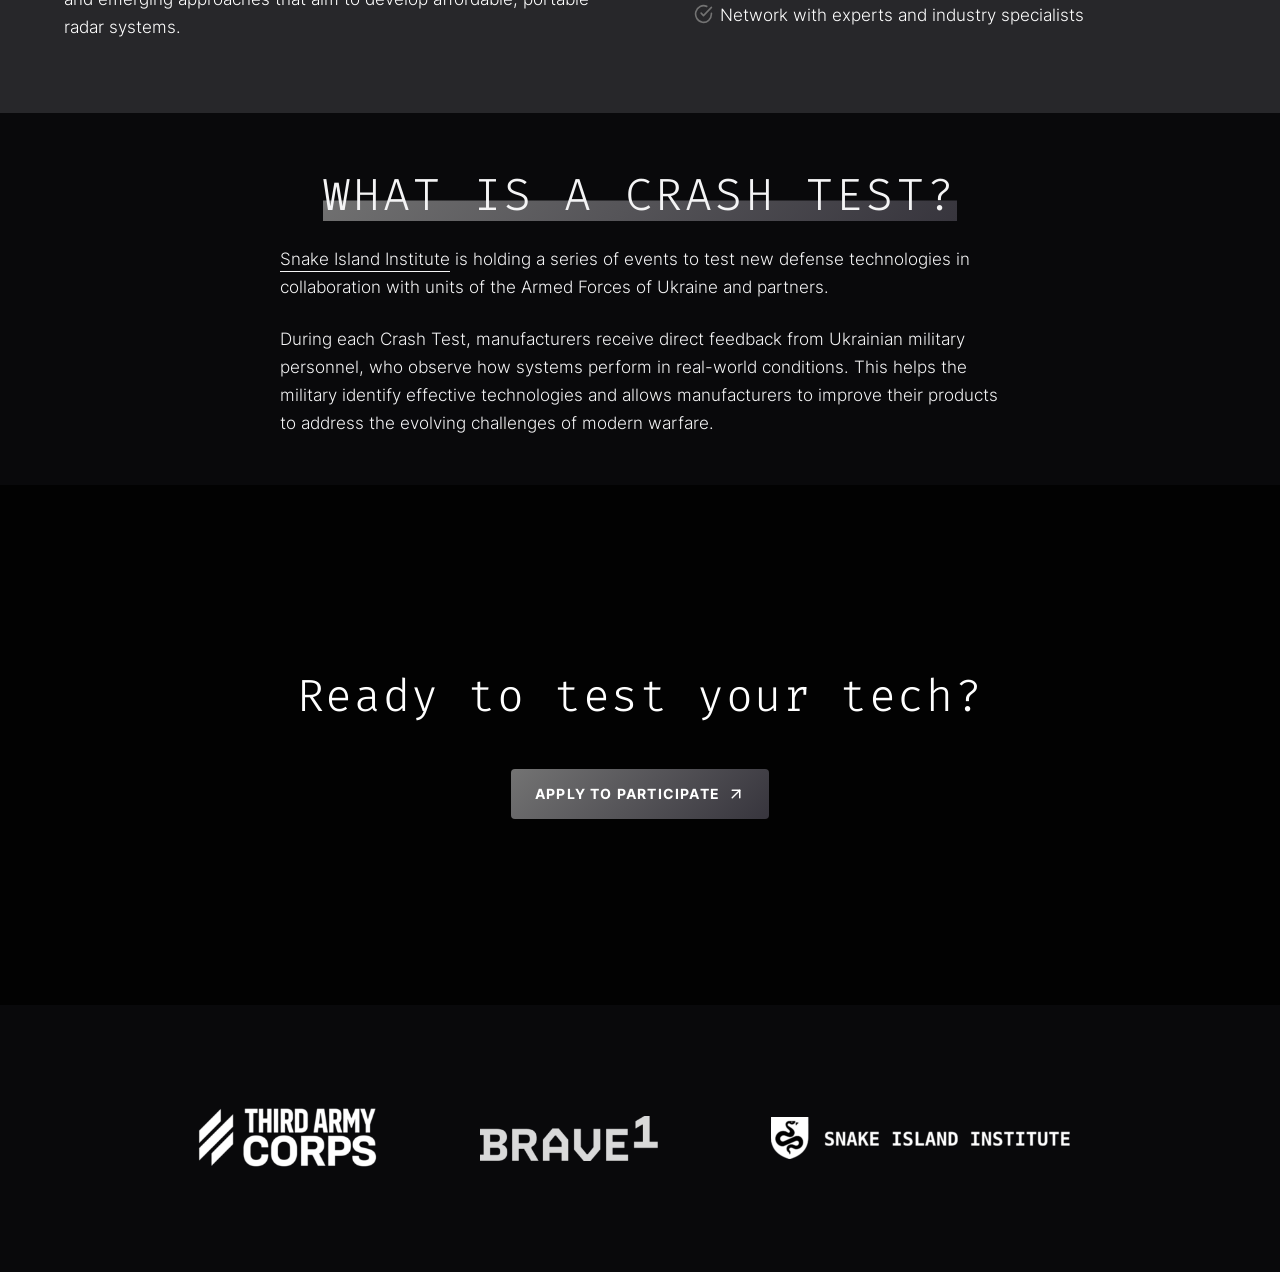
==== commit 2c9d4189: "update agenda section" ====
--- a/index.html
+++ b/index.html
@@ -135,7 +135,7 @@
 /*# sourceURL=global-styles-inline-css */
 </style>
 <style id="core-block-supports-inline-css">
-.wp-elements-4b92776f02cc43e5537fff211bc7eaf8 a:where(:not(.wp-element-button)){color:var(--wp--preset--color--neutral-950);}.wp-container-core-group-is-layout-4a8ca3eb{flex-wrap:nowrap;gap:var(--wp--preset--spacing--x-small);}.wp-container-core-buttons-is-layout-d7af6e26{gap:0;}.wp-container-core-group-is-layout-cb46ffcb{flex-wrap:nowrap;justify-content:space-between;}.wp-container-core-group-is-layout-a5128b22{flex-wrap:nowrap;gap:var(--wp--preset--spacing--large);justify-content:center;}.wp-container-core-group-is-layout-346aea80{flex-wrap:nowrap;gap:0;justify-content:center;}.wp-elements-56e3367ca095dff72a58a8682159abbd a:where(:not(.wp-element-button)){color:#ffffffb3;}.wp-container-core-group-is-layout-ec0fe091 > :where(:not(.alignleft):not(.alignright):not(.alignfull)){max-width:800px;margin-left:auto !important;margin-right:auto !important;}.wp-container-core-group-is-layout-ec0fe091 > .alignwide{max-width:800px;}.wp-container-core-group-is-layout-ec0fe091 .alignfull{max-width:none;}.wp-container-core-group-is-layout-ec0fe091 > .alignfull{margin-right:calc(var(--wp--preset--spacing--small) * -1);margin-left:calc(var(--wp--preset--spacing--small) * -1);}.wp-container-core-buttons-is-layout-a58630fa{justify-content:center;}.wp-container-core-group-is-layout-223772a3 > .alignfull{margin-right:calc(0px * -1);margin-left:calc(0px * -1);}.wp-container-core-group-is-layout-223772a3 > *{margin-block-start:0;margin-block-end:0;}.wp-container-core-group-is-layout-223772a3 > * + *{margin-block-start:var(--wp--preset--spacing--small);margin-block-end:0;}.wp-container-core-cover-is-layout-da604d14 > .alignfull{margin-right:calc(0px * -1);margin-left:calc(0px * -1);}.wp-container-core-cover-is-layout-da604d14 > *{margin-block-start:0;margin-block-end:0;}.wp-container-core-cover-is-layout-da604d14 > * + *{margin-block-start:0;margin-block-end:0;}.wp-container-content-69bc4bdf{grid-column:span 1;grid-row:span 1;}@container (max-width: 12rem ){.wp-container-content-69bc4bdf{grid-column:1/-1;}}.wp-container-content-869d6e6b{grid-column:span 1;grid-row:span 1;}@container (max-width: 12rem ){.wp-container-content-869d6e6b{grid-column:1/-1;}}.wp-container-core-columns-is-layout-318252f0{flex-wrap:nowrap;gap:var(--wp--preset--spacing--large) var(--wp--preset--spacing--large);}.wp-container-core-group-is-layout-6c531013{flex-wrap:nowrap;}.wp-container-core-group-is-layout-ddcc1fd1{flex-wrap:nowrap;gap:0;justify-content:center;}.wp-container-core-columns-is-layout-28f84493{flex-wrap:nowrap;}.wp-container-core-columns-is-layout-9a20cdea{flex-wrap:nowrap;gap:var(--wp--preset--spacing--medium) var(--wp--preset--spacing--large);}.wp-container-core-group-is-layout-06a449b1 > *{margin-block-start:0;margin-block-end:0;}.wp-container-core-group-is-layout-06a449b1 > * + *{margin-block-start:var(--wp--preset--spacing--2-x-large);margin-block-end:0;}.wp-container-core-group-is-layout-33e2f833{flex-wrap:nowrap;justify-content:center;}.wp-container-core-columns-is-layout-2d7698b3{flex-wrap:nowrap;gap:2em 0;}.wp-container-core-group-is-layout-c5783243 > *{margin-block-start:0;margin-block-end:0;}.wp-container-core-group-is-layout-c5783243 > * + *{margin-block-start:var(--wp--preset--spacing--2-x-small);margin-block-end:0;}.wp-container-core-group-is-layout-3f389dd0 > :where(:not(.alignleft):not(.alignright):not(.alignfull)){max-width:1000px;margin-left:auto !important;margin-right:auto !important;}.wp-container-core-group-is-layout-3f389dd0 > .alignwide{max-width:1000px;}.wp-container-core-group-is-layout-3f389dd0 .alignfull{max-width:none;}.wp-container-core-group-is-layout-3f389dd0 > .alignfull{margin-right:calc(var(--wp--preset--spacing--small) * -1);margin-left:calc(var(--wp--preset--spacing--small) * -1);}.wp-container-core-group-is-layout-3f389dd0 > *{margin-block-start:0;margin-block-end:0;}.wp-container-core-group-is-layout-3f389dd0 > * + *{margin-block-start:var(--wp--preset--spacing--x-small);margin-block-end:0;}.wp-container-core-group-is-layout-af8e5fad{flex-wrap:nowrap;gap:var(--wp--preset--spacing--large);justify-content:center;}.wp-elements-34e8264aefb08740ef0ed9881adfec8d a:where(:not(.wp-element-button)){color:var(--wp--preset--color--neutral-950);}.wp-container-core-group-is-layout-f66f9956{flex-wrap:nowrap;align-items:flex-start;}.wp-container-core-list-is-layout-fe9cc265{flex-direction:column;align-items:flex-start;}.wp-container-core-group-is-layout-2d729e81{flex-direction:column;align-items:flex-start;justify-content:flex-start;}.wp-container-core-group-is-layout-fe9cc265{flex-direction:column;align-items:flex-start;}.wp-container-core-columns-is-layout-211c796b{flex-wrap:nowrap;gap:var(--wp--preset--spacing--small) var(--wp--preset--spacing--2-x-large);}.wp-container-core-group-is-layout-7db9d80f > .alignfull{margin-right:calc(0px * -1);margin-left:calc(0px * -1);}.wp-container-core-group-is-layout-732ad4bd > *{margin-block-start:0;margin-block-end:0;}.wp-container-core-group-is-layout-732ad4bd > * + *{margin-block-start:var(--wp--preset--spacing--small);margin-block-end:0;}.wp-elements-381510b8f1a6594e6139d4f20f6716b5 a:where(:not(.wp-element-button)){color:var(--wp--preset--color--neutral-0);}.wp-container-core-group-is-layout-23441af8{flex-wrap:nowrap;justify-content:center;}.wp-elements-c243e93375f56763a2e452de3ce292ab a:where(:not(.wp-element-button)){color:#ffffffa8;}.wp-container-core-buttons-is-layout-a89b3969{justify-content:center;}.wp-container-core-cover-is-layout-1687fb2a > *{margin-block-start:0;margin-block-end:0;}.wp-container-core-cover-is-layout-1687fb2a > * + *{margin-block-start:var(--wp--preset--spacing--large);margin-block-end:0;}.wp-container-content-9cfa9a5a{flex-grow:1;}.wp-container-core-columns-is-layout-190a76f8{flex-wrap:nowrap;gap:0 var(--wp--preset--spacing--large);}.wp-container-core-group-is-layout-5429f13c{flex-wrap:nowrap;gap:0;justify-content:center;}.wp-container-core-group-is-layout-3e8e1870 > *{margin-block-start:0;margin-block-end:0;}.wp-container-core-group-is-layout-3e8e1870 > * + *{margin-block-start:0;margin-block-end:0;}.wp-container-core-group-is-layout-9817af40{flex-wrap:nowrap;justify-content:center;}
+.wp-elements-4b92776f02cc43e5537fff211bc7eaf8 a:where(:not(.wp-element-button)){color:var(--wp--preset--color--neutral-950);}.wp-container-core-group-is-layout-4a8ca3eb{flex-wrap:nowrap;gap:var(--wp--preset--spacing--x-small);}.wp-container-core-buttons-is-layout-d7af6e26{gap:0;}.wp-container-core-group-is-layout-cb46ffcb{flex-wrap:nowrap;justify-content:space-between;}.wp-container-core-group-is-layout-a5128b22{flex-wrap:nowrap;gap:var(--wp--preset--spacing--large);justify-content:center;}.wp-container-core-group-is-layout-346aea80{flex-wrap:nowrap;gap:0;justify-content:center;}.wp-elements-56e3367ca095dff72a58a8682159abbd a:where(:not(.wp-element-button)){color:#ffffffb3;}.wp-container-core-group-is-layout-ec0fe091 > :where(:not(.alignleft):not(.alignright):not(.alignfull)){max-width:800px;margin-left:auto !important;margin-right:auto !important;}.wp-container-core-group-is-layout-ec0fe091 > .alignwide{max-width:800px;}.wp-container-core-group-is-layout-ec0fe091 .alignfull{max-width:none;}.wp-container-core-group-is-layout-ec0fe091 > .alignfull{margin-right:calc(var(--wp--preset--spacing--small) * -1);margin-left:calc(var(--wp--preset--spacing--small) * -1);}.wp-container-core-buttons-is-layout-a58630fa{justify-content:center;}.wp-container-core-group-is-layout-223772a3 > .alignfull{margin-right:calc(0px * -1);margin-left:calc(0px * -1);}.wp-container-core-group-is-layout-223772a3 > *{margin-block-start:0;margin-block-end:0;}.wp-container-core-group-is-layout-223772a3 > * + *{margin-block-start:var(--wp--preset--spacing--small);margin-block-end:0;}.wp-container-core-cover-is-layout-da604d14 > .alignfull{margin-right:calc(0px * -1);margin-left:calc(0px * -1);}.wp-container-core-cover-is-layout-da604d14 > *{margin-block-start:0;margin-block-end:0;}.wp-container-core-cover-is-layout-da604d14 > * + *{margin-block-start:0;margin-block-end:0;}.wp-container-content-869d6e6b{grid-column:span 1;grid-row:span 1;}@container (max-width: 12rem ){.wp-container-content-869d6e6b{grid-column:1/-1;}}.wp-container-content-69bc4bdf{grid-column:span 1;grid-row:span 1;}@container (max-width: 12rem ){.wp-container-content-69bc4bdf{grid-column:1/-1;}}.wp-container-core-columns-is-layout-318252f0{flex-wrap:nowrap;gap:var(--wp--preset--spacing--large) var(--wp--preset--spacing--large);}.wp-container-core-group-is-layout-6c531013{flex-wrap:nowrap;}.wp-container-core-group-is-layout-ddcc1fd1{flex-wrap:nowrap;gap:0;justify-content:center;}.wp-container-core-columns-is-layout-28f84493{flex-wrap:nowrap;}.wp-container-core-columns-is-layout-9a20cdea{flex-wrap:nowrap;gap:var(--wp--preset--spacing--medium) var(--wp--preset--spacing--large);}.wp-container-core-group-is-layout-06a449b1 > *{margin-block-start:0;margin-block-end:0;}.wp-container-core-group-is-layout-06a449b1 > * + *{margin-block-start:var(--wp--preset--spacing--2-x-large);margin-block-end:0;}.wp-container-core-group-is-layout-33e2f833{flex-wrap:nowrap;justify-content:center;}.wp-container-core-columns-is-layout-2d7698b3{flex-wrap:nowrap;gap:2em 0;}.wp-container-core-group-is-layout-c5783243 > *{margin-block-start:0;margin-block-end:0;}.wp-container-core-group-is-layout-c5783243 > * + *{margin-block-start:var(--wp--preset--spacing--2-x-small);margin-block-end:0;}.wp-container-core-group-is-layout-3f389dd0 > :where(:not(.alignleft):not(.alignright):not(.alignfull)){max-width:1000px;margin-left:auto !important;margin-right:auto !important;}.wp-container-core-group-is-layout-3f389dd0 > .alignwide{max-width:1000px;}.wp-container-core-group-is-layout-3f389dd0 .alignfull{max-width:none;}.wp-container-core-group-is-layout-3f389dd0 > .alignfull{margin-right:calc(var(--wp--preset--spacing--small) * -1);margin-left:calc(var(--wp--preset--spacing--small) * -1);}.wp-container-core-group-is-layout-3f389dd0 > *{margin-block-start:0;margin-block-end:0;}.wp-container-core-group-is-layout-3f389dd0 > * + *{margin-block-start:var(--wp--preset--spacing--x-small);margin-block-end:0;}.wp-container-core-group-is-layout-af8e5fad{flex-wrap:nowrap;gap:var(--wp--preset--spacing--large);justify-content:center;}.wp-elements-1199fdbd371f18a0d9e1e93b0485fac6 a:where(:not(.wp-element-button)){color:var(--wp--preset--color--neutral-950);}.wp-container-core-group-is-layout-f66f9956{flex-wrap:nowrap;align-items:flex-start;}.wp-container-core-list-is-layout-fe9cc265{flex-direction:column;align-items:flex-start;}.wp-container-core-group-is-layout-2d729e81{flex-direction:column;align-items:flex-start;justify-content:flex-start;}.wp-container-core-group-is-layout-fe9cc265{flex-direction:column;align-items:flex-start;}.wp-container-core-columns-is-layout-8c476741{flex-wrap:nowrap;gap:var(--wp--preset--spacing--medium) var(--wp--preset--spacing--2-x-large);}.wp-container-core-group-is-layout-023e3e1f > .alignfull{margin-right:calc(0px * -1);margin-left:calc(0px * -1);}.wp-container-core-group-is-layout-023e3e1f > *{margin-block-start:0;margin-block-end:0;}.wp-container-core-group-is-layout-023e3e1f > * + *{margin-block-start:var(--wp--preset--spacing--small);margin-block-end:0;}.wp-container-core-group-is-layout-51cc8abe > *{margin-block-start:0;margin-block-end:0;}.wp-container-core-group-is-layout-51cc8abe > * + *{margin-block-start:var(--wp--preset--spacing--medium);margin-block-end:0;}.wp-container-core-group-is-layout-732ad4bd > *{margin-block-start:0;margin-block-end:0;}.wp-container-core-group-is-layout-732ad4bd > * + *{margin-block-start:var(--wp--preset--spacing--small);margin-block-end:0;}.wp-elements-381510b8f1a6594e6139d4f20f6716b5 a:where(:not(.wp-element-button)){color:var(--wp--preset--color--neutral-0);}.wp-container-core-group-is-layout-23441af8{flex-wrap:nowrap;justify-content:center;}.wp-elements-c243e93375f56763a2e452de3ce292ab a:where(:not(.wp-element-button)){color:#ffffffa8;}.wp-container-core-buttons-is-layout-a89b3969{justify-content:center;}.wp-container-core-cover-is-layout-1687fb2a > *{margin-block-start:0;margin-block-end:0;}.wp-container-core-cover-is-layout-1687fb2a > * + *{margin-block-start:var(--wp--preset--spacing--large);margin-block-end:0;}.wp-container-content-9cfa9a5a{flex-grow:1;}.wp-container-core-columns-is-layout-190a76f8{flex-wrap:nowrap;gap:0 var(--wp--preset--spacing--large);}.wp-container-core-group-is-layout-5429f13c{flex-wrap:nowrap;gap:0;justify-content:center;}.wp-container-core-group-is-layout-3e8e1870 > *{margin-block-start:0;margin-block-end:0;}.wp-container-core-group-is-layout-3e8e1870 > * + *{margin-block-start:0;margin-block-end:0;}.wp-container-core-group-is-layout-9817af40{flex-wrap:nowrap;justify-content:center;}
 /*# sourceURL=core-block-supports-inline-css */
 </style>
 <style id="wp-block-template-skip-link-inline-css">
@@ -359,6 +359,12 @@
 <div class="wp-block-group is-content-justification-center is-nowrap is-layout-flex wp-container-core-group-is-layout-ddcc1fd1 wp-block-group-is-layout-flex is-flex-row-tablet" style="margin-top:0;margin-bottom:0;padding-top:var(--wp--preset--spacing--2-x-large);padding-right:var(--wp--preset--spacing--x-small);padding-bottom:var(--wp--preset--spacing--2-x-large);padding-left:var(--wp--preset--spacing--x-small);">
 <div class="wp-block-group alignwide is-nowrap is-layout-flex wp-container-core-group-is-layout-6c531013 wp-block-group-is-layout-flex is-flex-column-mobile" style="">
 <div class="wp-block-columns logo-row is-layout-flex wp-container-core-columns-is-layout-318252f0 wp-block-columns-is-layout-flex">
+<div class="wp-block-column is-vertically-aligned-center is-layout-flow wp-block-column-is-layout-flow" style="flex-basis:40.33%">
+<figure class="wp-block-image aligncenter size-medium has-custom-border wp-container-content-869d6e6b"><a href="https://www.snakeisland.org/"><img width="300" height="42" src="/wp-content/uploads/2026/04/LogoSII_white-1-300x42.png" alt="" class="wp-image-131" style="border-style:none;border-width:0px;border-top-left-radius:0px;border-top-right-radius:0px;border-bottom-left-radius:0px;border-bottom-right-radius:0px" srcset="/wp-content/uploads/2026/04/LogoSII_white-1-300x42.png 300w, /wp-content/uploads/2026/04/LogoSII_white-1-1024x143.png 1024w, /wp-content/uploads/2026/04/LogoSII_white-1-768x107.png 768w, /wp-content/uploads/2026/04/LogoSII_white-1-1536x215.png 1536w, /wp-content/uploads/2026/04/LogoSII_white-1.png 2001w" sizes="(max-width: 300px) 100vw, 300px"></a></figure>
+</div>
+
+
+
 <div class="wp-block-column is-vertically-aligned-center is-layout-flow wp-block-column-is-layout-flow" style="flex-basis:25%">
 <figure class="wp-block-image aligncenter size-medium has-custom-border wp-container-content-69bc4bdf" style="padding-right:0;padding-left:0"><a href="https://ab3.army/en/"><img width="300" height="113" src="/wp-content/uploads/2026/04/third_army_corp_alpha_white_cropped-1-300x113.png" alt="" class="wp-image-129" style="border-style:none;border-width:0px;border-top-left-radius:0px;border-top-right-radius:0px;border-bottom-left-radius:0px;border-bottom-right-radius:0px" srcset="/wp-content/uploads/2026/04/third_army_corp_alpha_white_cropped-1-300x113.png 300w, /wp-content/uploads/2026/04/third_army_corp_alpha_white_cropped-1.png 752w" sizes="(max-width: 300px) 100vw, 300px"></a></figure>
 </div>
@@ -367,12 +373,6 @@
 
 <div class="wp-block-column is-vertically-aligned-center is-layout-flow wp-block-column-is-layout-flow" style="flex-basis:25%">
 <figure class="wp-block-image aligncenter size-medium is-resized has-custom-border wp-container-content-69bc4bdf" style="padding-top:0;padding-right:0;padding-bottom:0;padding-left:0"><a href="https://www.linkedin.com/company/brave1ukraine/"><img width="300" height="76" src="/wp-content/uploads/2026/04/Group-2-1-300x76.png" alt="" class="wp-image-130" style="border-style:none;border-width:0px;border-top-left-radius:0px;border-top-right-radius:0px;border-bottom-left-radius:0px;border-bottom-right-radius:0px;aspect-ratio:3.9473684857487252;width:178px;height:auto" srcset="/wp-content/uploads/2026/04/Group-2-1-300x76.png 300w, /wp-content/uploads/2026/04/Group-2-1.png 405w" sizes="(max-width: 300px) 100vw, 300px"></a></figure>
-</div>
-
-
-
-<div class="wp-block-column is-vertically-aligned-center is-layout-flow wp-block-column-is-layout-flow" style="flex-basis:40.33%">
-<figure class="wp-block-image aligncenter size-medium has-custom-border wp-container-content-869d6e6b"><a href="https://www.snakeisland.org/"><img width="300" height="42" src="/wp-content/uploads/2026/04/LogoSII_white-1-300x42.png" alt="" class="wp-image-131" style="border-style:none;border-width:0px;border-top-left-radius:0px;border-top-right-radius:0px;border-bottom-left-radius:0px;border-bottom-right-radius:0px" srcset="/wp-content/uploads/2026/04/LogoSII_white-1-300x42.png 300w, /wp-content/uploads/2026/04/LogoSII_white-1-1024x143.png 1024w, /wp-content/uploads/2026/04/LogoSII_white-1-768x107.png 768w, /wp-content/uploads/2026/04/LogoSII_white-1-1536x215.png 1536w, /wp-content/uploads/2026/04/LogoSII_white-1.png 2001w" sizes="(max-width: 300px) 100vw, 300px"></a></figure>
 </div>
 </div>
 </div>
@@ -445,28 +445,28 @@
 
 
 <div class="wp-block-columns is-layout-flex wp-container-core-columns-is-layout-2d7698b3 wp-block-columns-is-layout-flex" style="padding-right:0;padding-left:0">
-<div class="wp-block-column is-vertically-aligned-center is-layout-flow wp-block-column-is-layout-flow" style="flex-basis:50%">
+<div class="wp-block-column is-vertically-aligned-top is-layout-flow wp-block-column-is-layout-flow" style="flex-basis:50%">
 <div class="wp-block-group has-global-padding is-layout-constrained wp-block-group-is-layout-constrained" style="padding-top:var(--wp--preset--spacing--large);padding-bottom:var(--wp--preset--spacing--large)">
 <div class="wp-block-group has-global-padding is-layout-constrained wp-block-group-is-layout-constrained">
 <h1 class="wp-block-heading has-text-align-center has-6-x-large-font-size" style="letter-spacing:0.2rem">Day 1</h1>
 
 
 
-<h5 class="wp-block-heading has-text-align-center">Acoustic detection systems</h5>
-</div>
-</div>
-</div>
-
-
-
-<div class="wp-block-column is-vertically-aligned-bottom is-layout-flow wp-block-column-is-layout-flow" style="flex-basis:50%">
+<h5 class="wp-block-heading has-text-align-center">Acoustic detection &amp; tactical-level radar</h5>
+</div>
+</div>
+</div>
+
+
+
+<div class="wp-block-column is-vertically-aligned-top is-layout-flow wp-block-column-is-layout-flow" style="padding-top:var(--wp--preset--spacing--large);padding-bottom:var(--wp--preset--spacing--large);flex-basis:50%">
 <div class="wp-block-group has-global-padding is-layout-constrained wp-block-group-is-layout-constrained">
-<div class="wp-block-group has-global-padding is-layout-constrained wp-block-group-is-layout-constrained" style="padding-top:var(--wp--preset--spacing--small);padding-bottom:var(--wp--preset--spacing--small)">
+<div class="wp-block-group has-global-padding is-layout-constrained wp-block-group-is-layout-constrained" style="padding-top:0;padding-bottom:0">
 <h1 class="wp-block-heading has-text-align-center has-6-x-large-font-size" style="letter-spacing:0.2rem">Day 2</h1>
 
 
 
-<h5 class="wp-block-heading has-text-align-center">Tactical-level radar<br>&amp; optical systems</h5>
+<h5 class="wp-block-heading has-text-align-center">Optical detection systems</h5>
 </div>
 </div>
 </div>
@@ -483,9 +483,9 @@
 
 
 
-<div class="wp-block-group alignfull is-style-dark has-neutral-950-color has-neutral-200-background-color has-text-color has-background has-link-color wp-elements-34e8264aefb08740ef0ed9881adfec8d is-layout-flow wp-block-group-is-layout-flow" style="padding-top:var(--wp--preset--spacing--2-x-large);padding-right:0;padding-bottom:var(--wp--preset--spacing--x-large);padding-left:0">
-<div class="wp-block-group has-global-padding is-layout-constrained wp-container-core-group-is-layout-7db9d80f wp-block-group-is-layout-constrained" style="padding-right:0;padding-left:0">
-<div class="wp-block-columns alignwide is-style-columns-reverse is-layout-flex wp-container-core-columns-is-layout-211c796b wp-block-columns-is-layout-flex" style="padding-right:0;padding-left:0">
+<div class="wp-block-group alignfull is-style-dark has-neutral-950-color has-neutral-200-background-color has-text-color has-background has-link-color wp-elements-1199fdbd371f18a0d9e1e93b0485fac6 is-layout-flow wp-container-core-group-is-layout-51cc8abe wp-block-group-is-layout-flow" style="padding-top:var(--wp--preset--spacing--2-x-large);padding-right:0;padding-bottom:var(--wp--preset--spacing--x-large);padding-left:0">
+<div class="wp-block-group has-global-padding is-layout-constrained wp-container-core-group-is-layout-023e3e1f wp-block-group-is-layout-constrained" style="padding-right:0;padding-left:0">
+<div class="wp-block-columns alignwide is-style-columns-reverse is-layout-flex wp-container-core-columns-is-layout-8c476741 wp-block-columns-is-layout-flex" style="padding-right:0;padding-left:0">
 <div class="wp-block-column is-vertically-aligned-top is-layout-flow wp-block-column-is-layout-flow">
 <div class="wp-block-group is-vertical is-layout-flex wp-container-core-group-is-layout-2d729e81 wp-block-group-is-layout-flex">
 <div class="wp-block-group is-nowrap is-layout-flex wp-container-core-group-is-layout-f66f9956 wp-block-group-is-layout-flex"><h2 class="wp-block-heading has-primary-gradient-background has-background has-5-x-large-font-size is-display-inline-desktop is-display-inline-tablet is-display-inline-mobile" style="padding-top:0;padding-right:var(--wp--preset--spacing--2-x-small);padding-bottom:0;padding-left:var(--wp--preset--spacing--2-x-small);letter-spacing:0.1rem;">Eligibility</h2>
